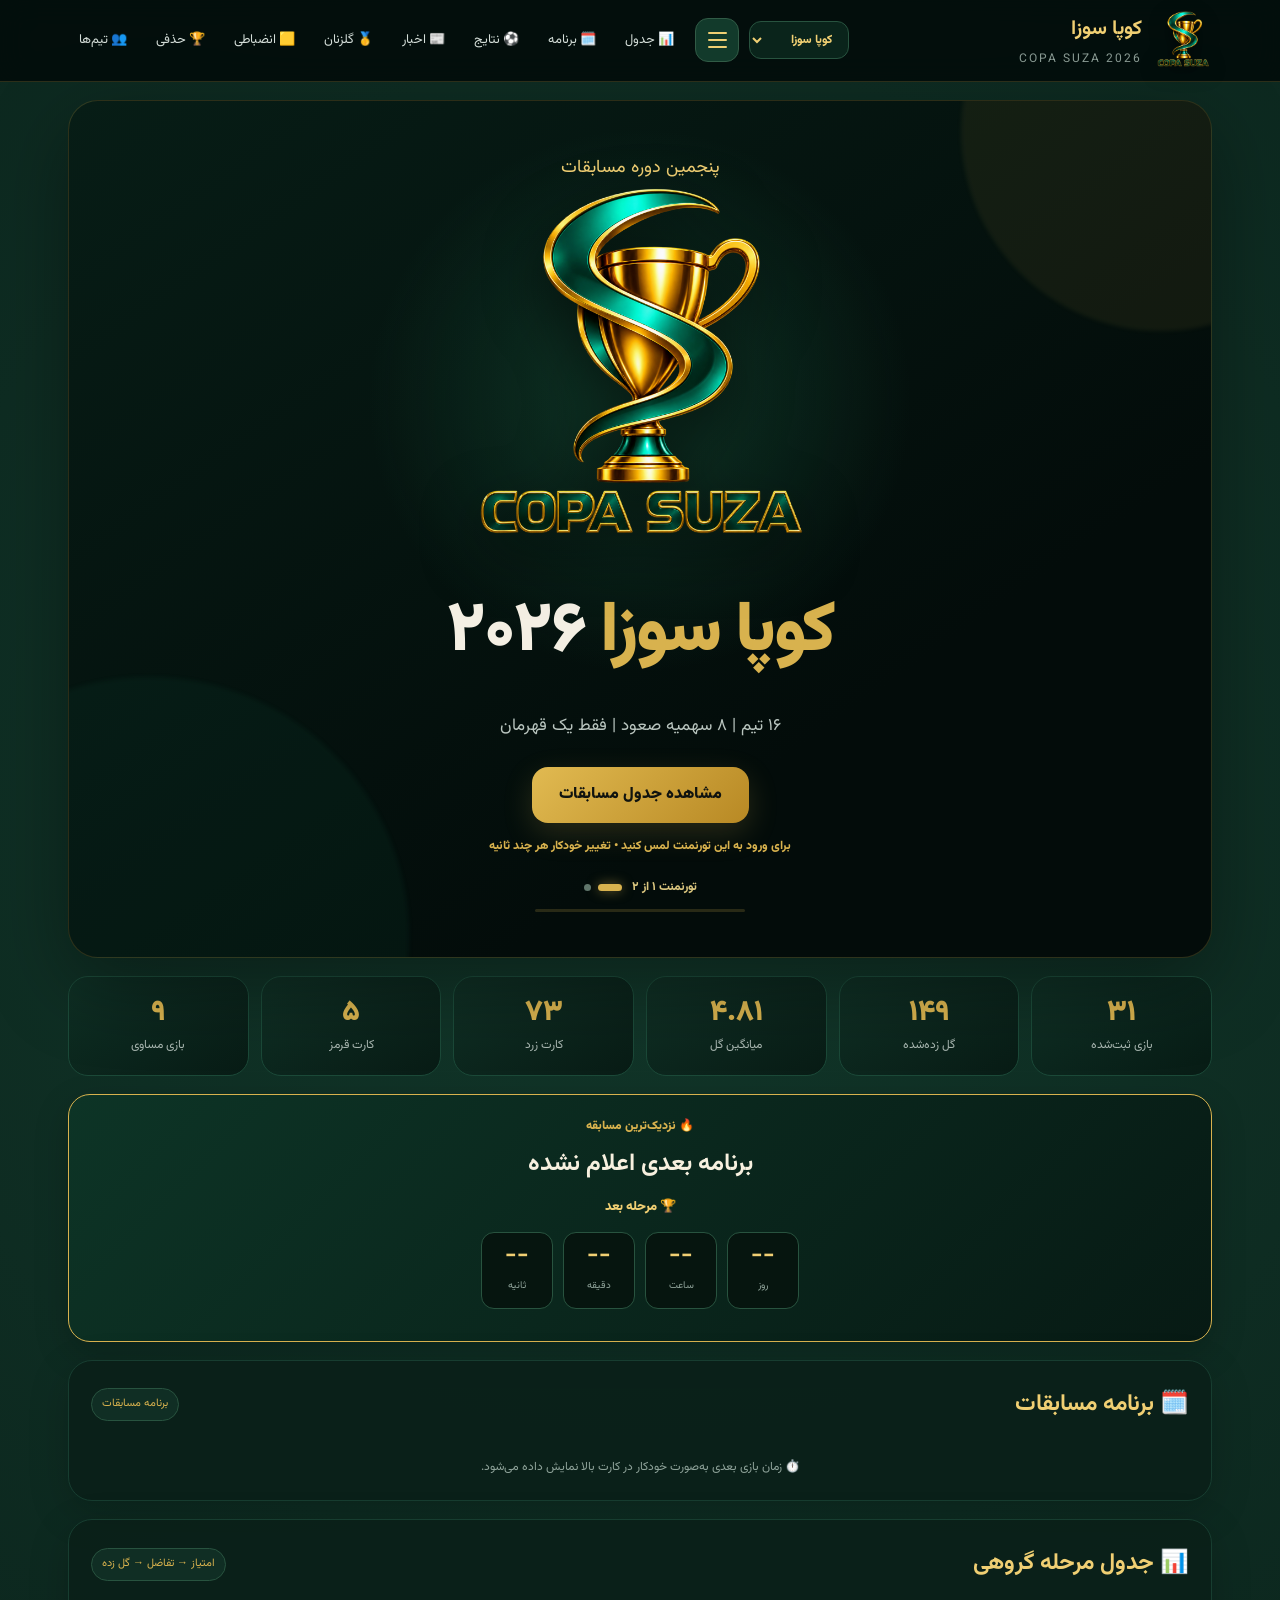
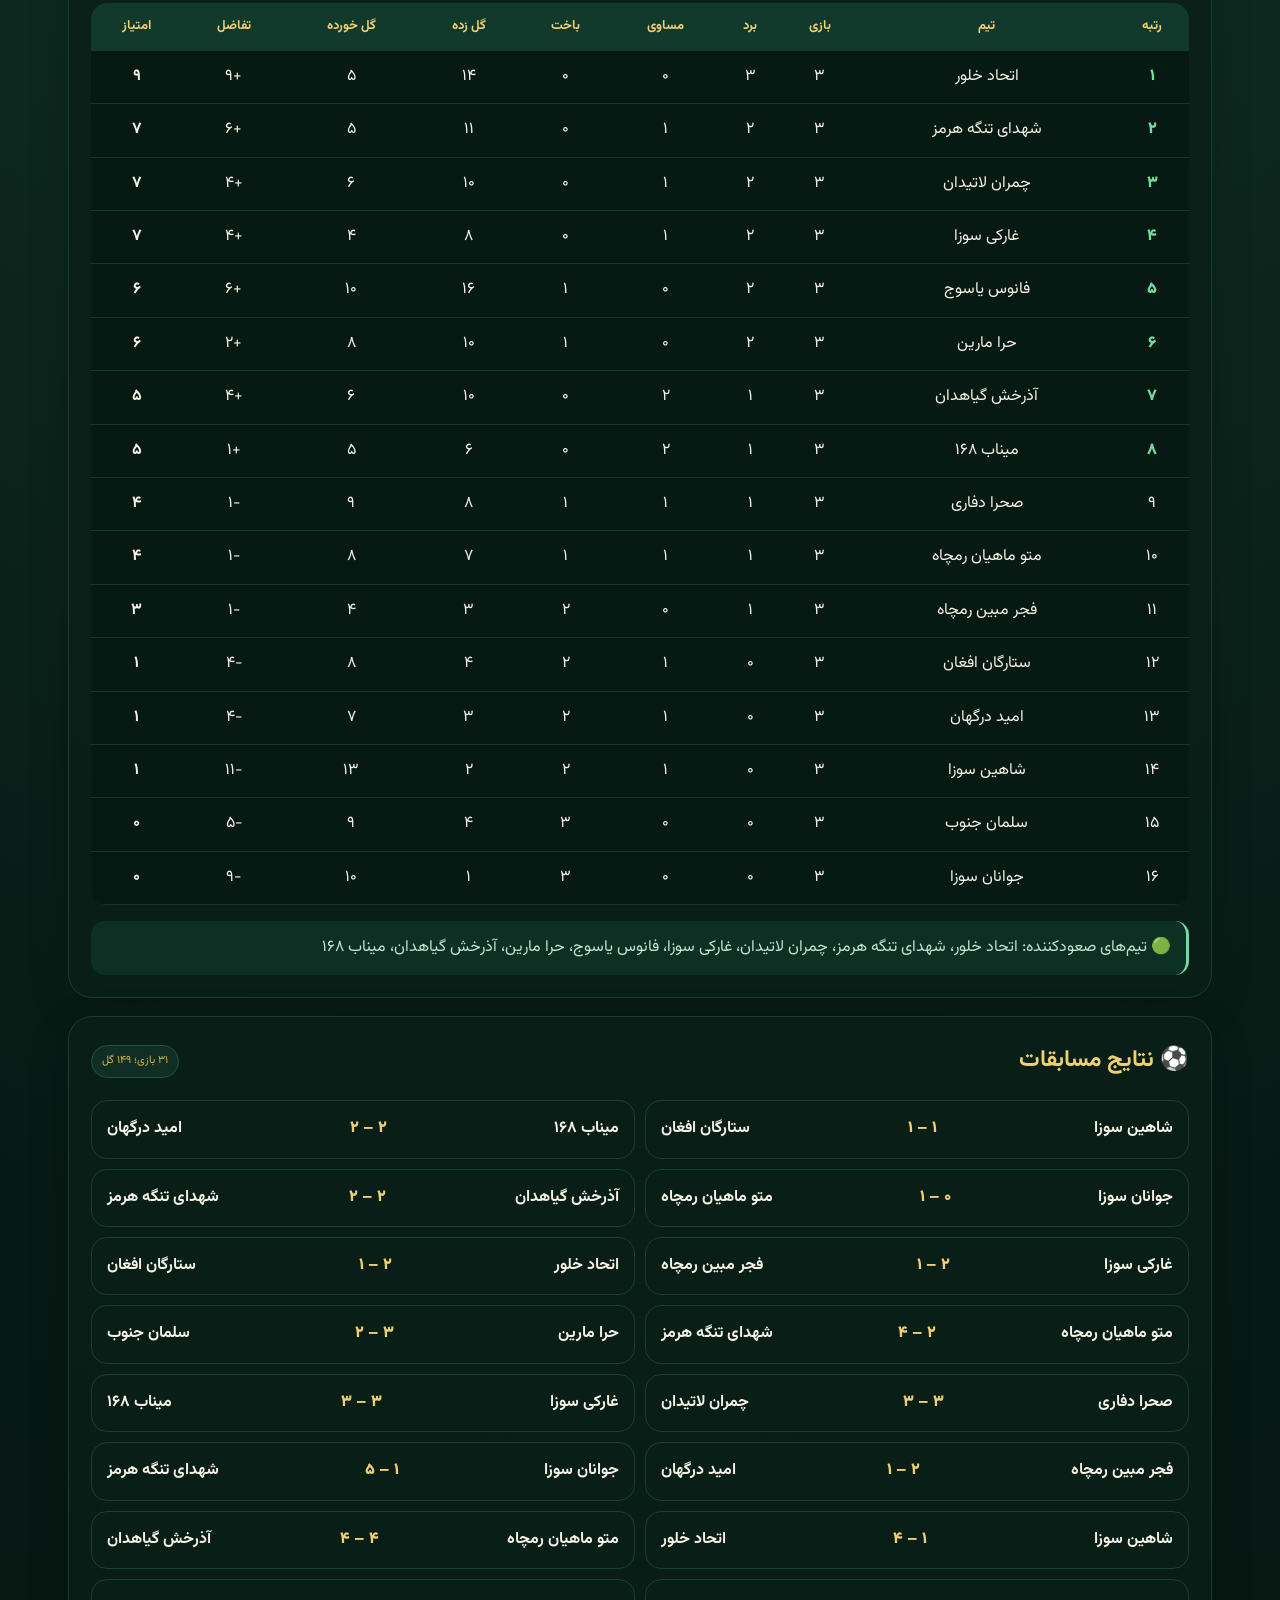
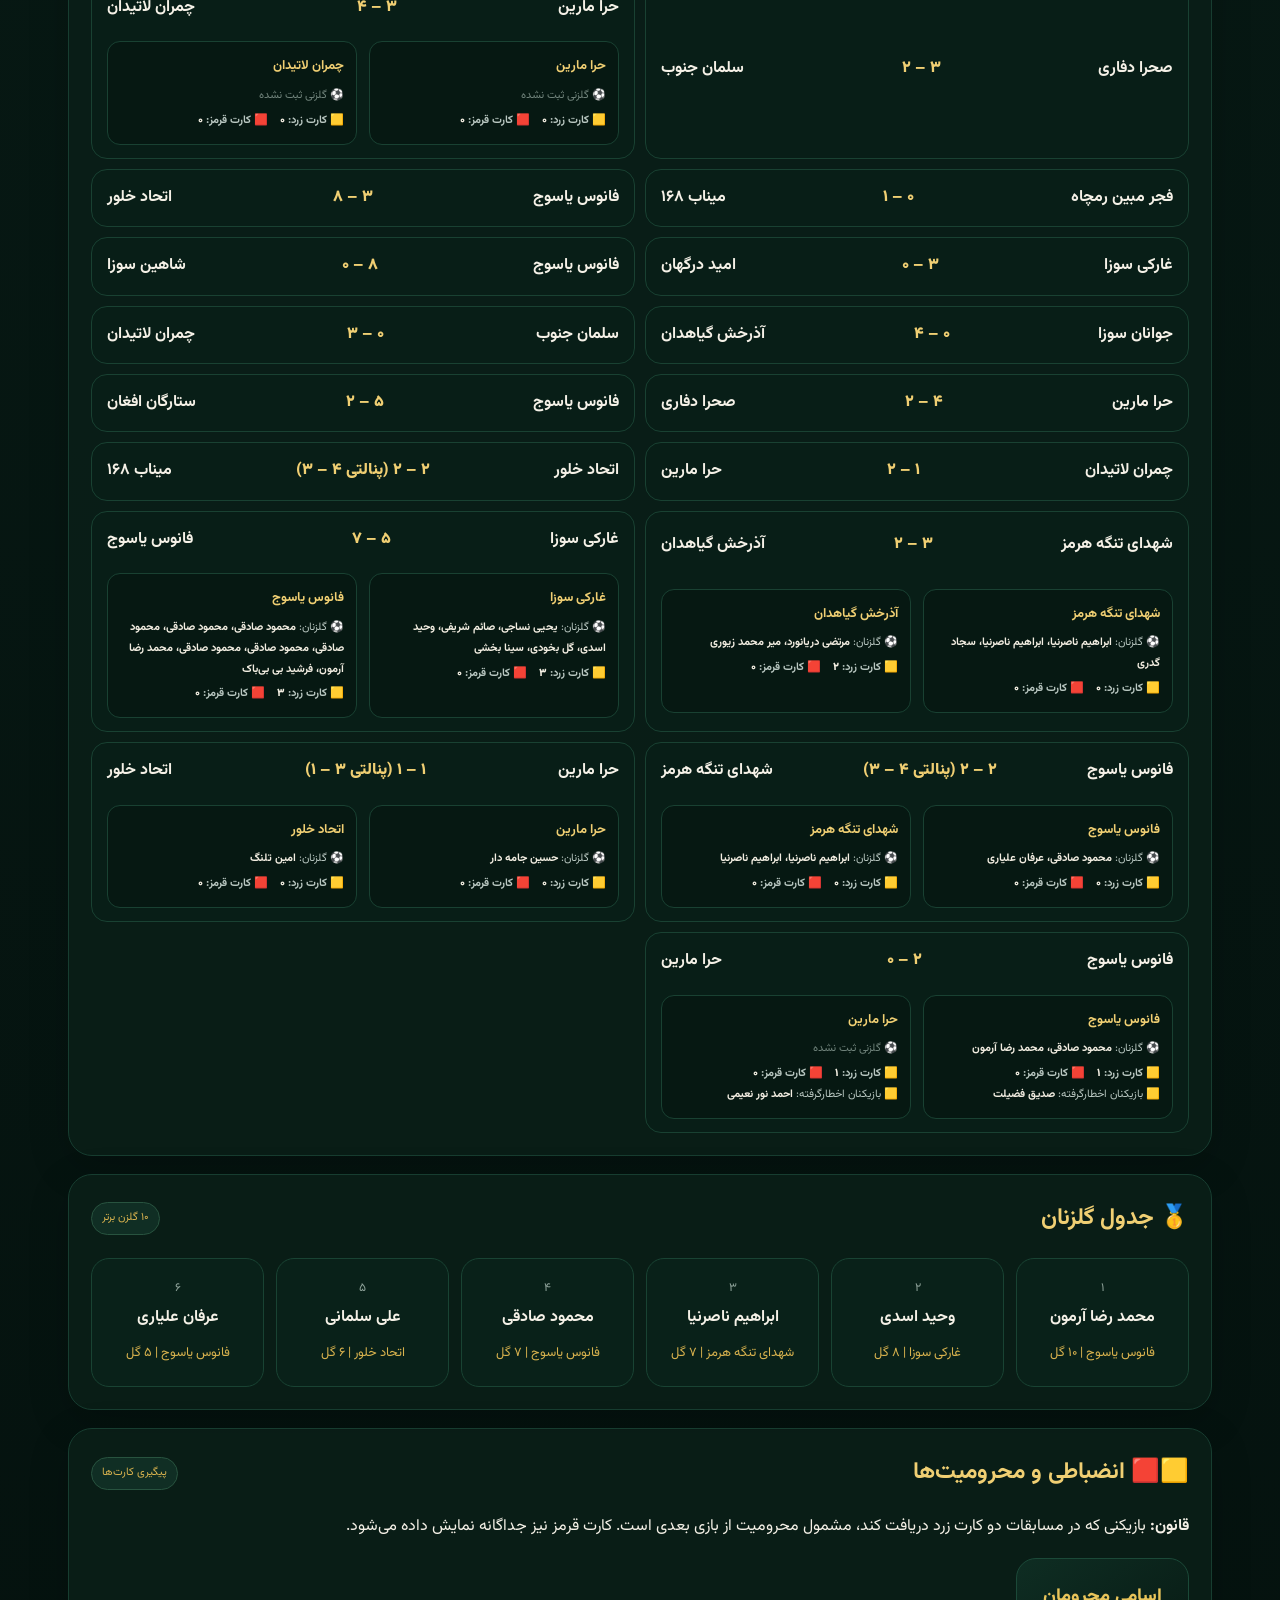
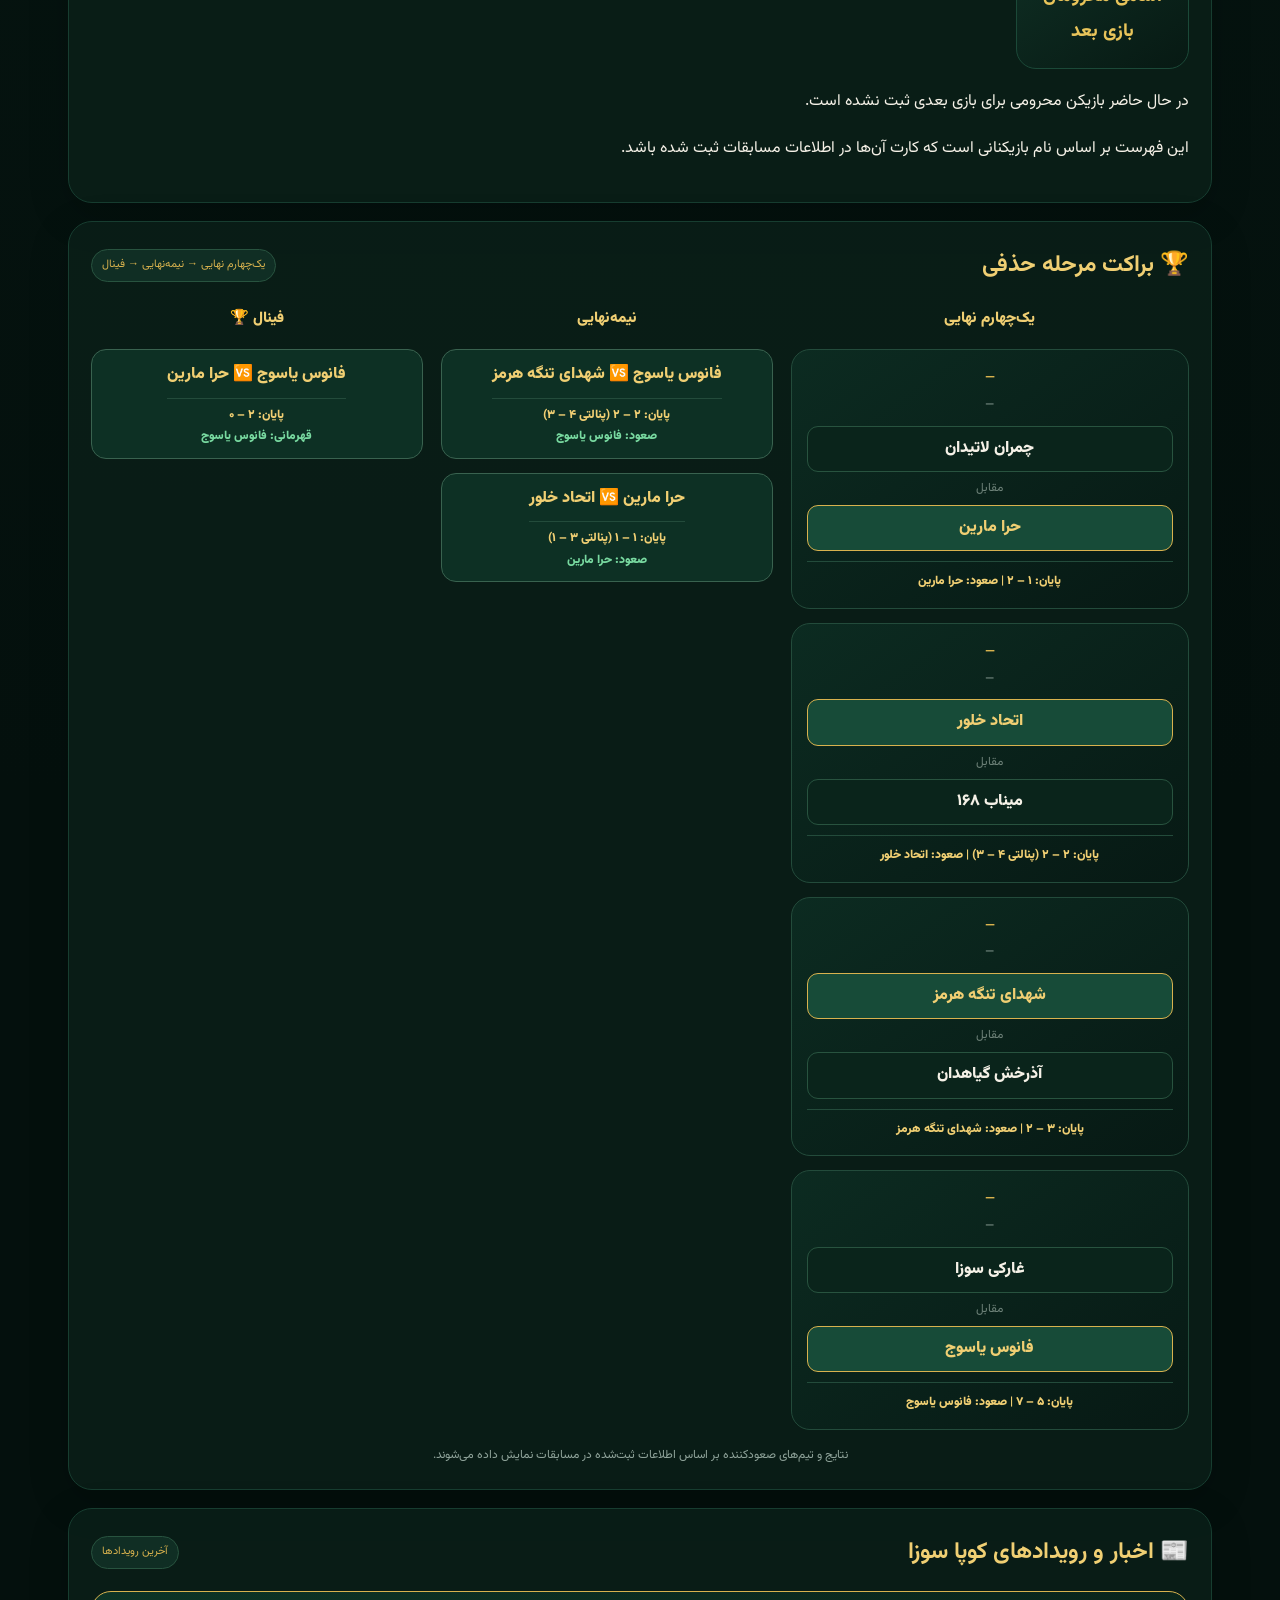
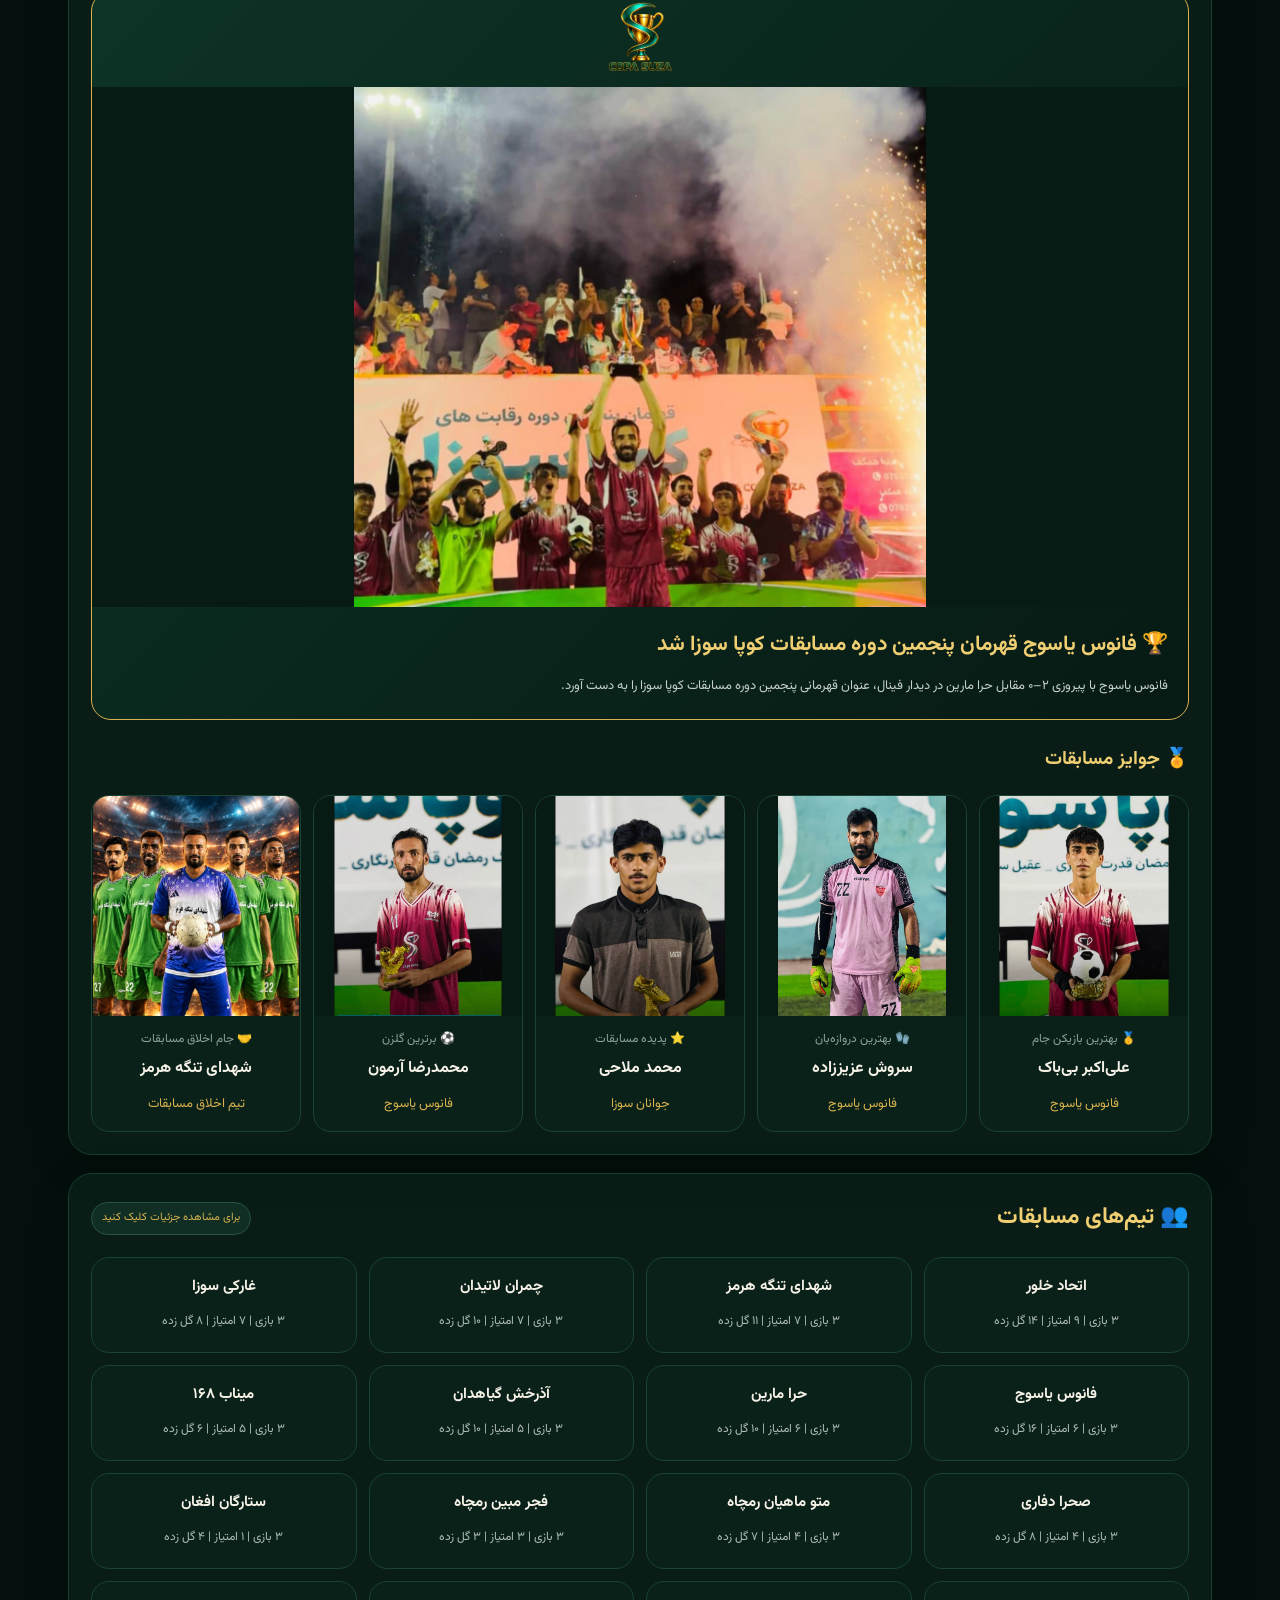
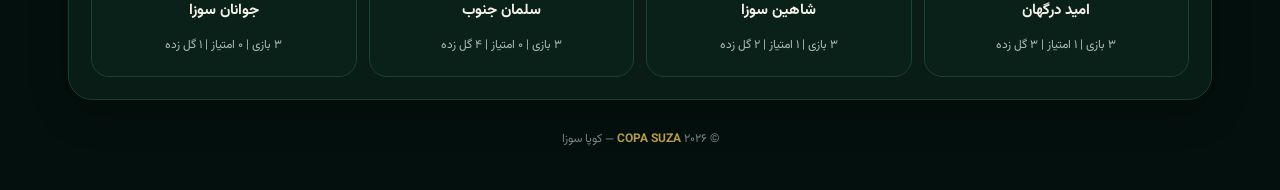
==== index.html @ 51bbc002 "Simplify mobile header to one clean row and remove overlay" ====
<!doctype html>
<html lang="fa" dir="rtl">
<head>
<meta charset="utf-8">
<meta name="viewport" content="width=device-width,initial-scale=1,viewport-fit=cover">
<meta name="theme-color" content="#06110e">
<title>کوپا سوزا ۲۰۲۶ | Copa Suza</title>
<link rel="preconnect" href="https://fonts.googleapis.com"><link rel="preconnect" href="https://fonts.gstatic.com" crossorigin><link href="https://fonts.googleapis.com/css2?family=Vazirmatn:wght@100..900&display=swap" rel="stylesheet">
<style>
:root{--bg:#04100d;--bg2:#071914;--card:rgba(10,31,24,.86);--line:rgba(210,177,75,.20);--gold:#d8b24e;--gold2:#f0cf73;--text:#f5f1e7;--muted:#aebcb5;--green:#0d3a2b;--green2:#124d39;--success:#78d9a0}
*{box-sizing:border-box}html{scroll-behavior:smooth}body{margin:0;background:radial-gradient(circle at 50% 10%,#12372a 0,#071914 28%,#04100d 65%);color:var(--text);font-family:'Vazirmatn',Tahoma,Arial,sans-serif;line-height:1.9}
a{color:inherit;text-decoration:none}.wrap{max-width:1180px;margin:auto;padding:0 18px 35px}
.topbar{position:sticky;top:0;z-index:20;background:rgba(3,13,11,.92);backdrop-filter:blur(14px);border-bottom:1px solid var(--line)}.topin{max-width:1180px;margin:auto;min-height:76px;padding:10px 18px;display:flex;align-items:center;justify-content:space-between;gap:18px}.brand{display:flex;align-items:center;gap:12px}.brand img{width:58px;height:58px;object-fit:contain;filter:drop-shadow(0 5px 10px rgba(0,0,0,.45))}.brandtext strong{display:block;color:var(--gold2);font-size:20px}.brandtext span{display:block;color:#899a93;font-size:12px;letter-spacing:2px;direction:ltr}.nav{display:flex;gap:7px;flex-wrap:wrap;justify-content:center}.nav a{padding:7px 11px;border-radius:12px;color:#d4ddd8;font-size:13px}.nav a:hover{background:#12372b;color:var(--gold2)}.tournament-select{background:#0a241b;color:var(--gold2);border:1px solid #28533f;border-radius:12px;padding:8px 12px;font:inherit;font-size:12px;font-weight:800;outline:none;max-width:220px}.tournament-select:focus{border-color:var(--gold)}.site-menu-wrap{position:relative;display:flex;align-items:center;gap:10px}.hamburger-btn{width:44px;height:44px;display:flex;flex-direction:column;align-items:center;justify-content:center;gap:5px;border:1px solid #315b46;border-radius:13px;background:#123a2b;color:var(--gold2);cursor:pointer}.hamburger-btn span{width:19px;height:2px;border-radius:3px;background:var(--gold2);transition:.25s}.hamburger-btn[aria-expanded="true"] span:first-child{transform:translateY(7px) rotate(45deg)}.hamburger-btn[aria-expanded="true"] span:nth-child(2){opacity:0}.hamburger-btn[aria-expanded="true"] span:last-child{transform:translateY(-7px) rotate(-45deg)}.site-menu{position:absolute;top:calc(100% + 12px);right:0;width:245px;padding:10px;background:rgba(5,22,16,.98);border:1px solid var(--gold);border-radius:18px;box-shadow:0 18px 50px rgba(0,0,0,.48);z-index:60;opacity:0;visibility:hidden;transform:translateY(-8px);transition:.22s}.site-menu.open{opacity:1;visibility:visible;transform:translateY(0)}.site-menu-title{padding:5px 10px 9px;color:var(--gold2);font-size:12px;font-weight:900;border-bottom:1px solid #234635;margin-bottom:6px}.site-menu a{display:flex;gap:10px;padding:9px 11px;border-radius:11px;color:#e1e9e3;font-size:13px;font-weight:700}.site-menu a:hover{background:#123a2b;color:var(--gold2)}.site-menu a span{width:25px;text-align:center;font-size:17px}
.hero{position:relative;overflow:hidden;margin-top:18px;border:1px solid var(--line);border-radius:30px;min-height:590px;background:radial-gradient(circle at 50% 35%,rgba(28,100,70,.42),transparent 34%),linear-gradient(145deg,#071d16,#030c0a 70%);display:flex;align-items:center;justify-content:center;text-align:center;box-shadow:0 25px 80px rgba(0,0,0,.35)}.hero:before,.hero:after{content:"";position:absolute;border-radius:50%;filter:blur(2px);pointer-events:none}.hero:before{width:520px;height:520px;background:rgba(21,94,66,.12);left:-180px;bottom:-240px}.hero:after{width:400px;height:400px;background:rgba(216,178,78,.07);right:-150px;top:-170px}.hero-content{position:relative;z-index:2;padding:45px 20px;cursor:pointer;touch-action:manipulation}.hero-content.preview-slide{animation:heroSlideIn 1.15s cubic-bezier(.16,1,.3,1);will-change:transform,opacity}@keyframes heroSlideIn{0%{opacity:0;transform:translateX(-135px) scale(.975);filter:blur(5px)}45%{opacity:.75;filter:blur(1.5px)}75%{transform:translateX(8px) scale(1.005)}100%{opacity:1;transform:translateX(0) scale(1);filter:blur(0)}}.hero-carousel-status{display:flex;align-items:center;justify-content:center;gap:10px;margin:18px auto 0;color:#d9c57e;font-size:12px;font-weight:800}.hero-carousel-dots{display:flex;align-items:center;justify-content:center;gap:7px}.hero-carousel-dot{display:block;width:7px;height:7px;border-radius:20px;background:#60766b;transition:width .45s ease,background .45s ease,box-shadow .45s ease}.hero-carousel-dot.active{width:24px;background:var(--gold);box-shadow:0 0 12px rgba(216,178,78,.5)}.hero-carousel-progress{height:3px;width:min(210px,55vw);background:rgba(216,178,78,.18);border-radius:10px;overflow:hidden;margin:10px auto 0}.hero-carousel-progress span{display:block;height:100%;width:0;background:linear-gradient(90deg,#a77c22,#f0cf73);border-radius:10px}.hero-carousel-progress span.running{animation:heroProgress 5s linear forwards}@keyframes heroProgress{from{width:0}to{width:100%}}.hero-hint{display:block;margin-top:12px;color:var(--gold);font-size:12px;font-weight:800}.hero-logo{width:min(430px,82vw);max-height:365px;object-fit:contain;filter:drop-shadow(0 20px 28px rgba(0,0,0,.5));margin-bottom:5px}.eyebrow{color:var(--gold2);font-size:18px;margin:5px 0 0}.hero h1{margin:0;font-size:clamp(38px,7vw,70px);font-weight:900;color:#f4efe3;letter-spacing:-2px}.hero h1 b{color:var(--gold);font-weight:900}.subtitle{color:#b9c5bf;font-size:17px;margin:10px 0 24px}.cta{display:inline-flex;align-items:center;justify-content:center;background:linear-gradient(135deg,#e1ba51,#b88924);color:#10130f;font-weight:900;padding:13px 27px;border-radius:16px;box-shadow:0 10px 30px rgba(216,178,78,.18);transition:.2s}.cta:hover{transform:translateY(-2px)}
.stats{display:grid;grid-template-columns:repeat(6,1fr);gap:12px;margin:18px 0}.statcard{background:linear-gradient(145deg,rgba(15,47,36,.9),rgba(7,25,19,.9));border:1px solid #1b4938;border-radius:20px;padding:18px 10px;text-align:center}.num{font-size:29px;color:var(--gold);font-weight:900;line-height:1.25}.label{font-size:12px;color:#aab8b2;margin-top:3px}
.section{margin-top:18px;background:var(--card);border:1px solid #173d30;border-radius:24px;padding:22px;box-shadow:0 12px 40px rgba(0,0,0,.18)}.section-title{display:flex;align-items:center;justify-content:space-between;gap:12px;margin:0 0 17px}.section-title h2{margin:0;color:var(--gold2);font-size:23px}.tag{font-size:11px;color:var(--gold);background:#102e24;border:1px solid #28533f;border-radius:30px;padding:5px 10px;white-space:nowrap}
.table-wrap{overflow-x:auto;border-radius:16px}table{width:100%;min-width:720px;border-collapse:collapse;background:#071913}th,td{padding:11px 8px;border-bottom:1px solid #17372d;text-align:center;white-space:nowrap}th{background:#123a2c;color:var(--gold2);font-size:13px}tbody tr:hover{background:#0c261d}tbody tr:nth-child(-n+8) td:first-child{color:var(--success);font-weight:900}.qualified{margin:16px 0 0;padding:12px 15px;border-radius:14px;background:#0d3024;color:#bfe5ce;border-right:3px solid var(--success)}
.matches{display:grid;grid-template-columns:repeat(2,1fr);gap:10px}.schedule-status{color:var(--gold);font-size:12px;font-weight:900;white-space:nowrap}.match small{color:#8fa39a;font-size:11px}.match{display:flex;align-items:center;justify-content:space-between;gap:8px;padding:13px 15px;background:#081e17;border:1px solid #194132;border-radius:16px;flex-wrap:wrap}.match-details{display:grid!important;grid-template-columns:1fr 1fr!important;gap:12px!important;width:100%!important;flex-basis:100%!important;margin-top:10px!important}.match-team-details{background:#061812;border:1px solid #194132;border-radius:13px;padding:12px;text-align:right;min-width:0;display:block!important}.match-team-details h4{margin:0 0 7px;color:var(--gold2);font-size:13px}.match-team-details .detail{font-size:11px;color:#b9c7c1;line-height:1.9}.match-team-details .detail b{color:#f3eee2}.match-team-details .cards-line{margin-top:4px;font-weight:700}.match-team-details .cards-line b{font-weight:900}.match-team-details .empty{color:#71847c}.team{font-weight:700}.score{font-weight:900;color:var(--gold2);white-space:nowrap}.cards{display:grid;grid-template-columns:repeat(auto-fit,minmax(150px,1fr));gap:12px}.player{background:#092119;border:1px solid #194333;border-radius:18px;padding:18px;text-align:center}.player .rank{font-size:12px;color:#8fa39a}.player b{display:block;color:#f5f1e7;font-size:16px;margin:4px 0}.player span{color:var(--gold);font-size:13px}.bracket{display:grid;grid-template-columns:1.2fr 1fr 1fr;gap:18px;align-items:stretch}.round{display:flex;flex-direction:column;gap:14px}.round-title{color:var(--gold2);font-weight:900;text-align:center;font-size:15px;margin-bottom:2px}.game{background:linear-gradient(145deg,#0c2b21,#071914);border:1px solid #234b3b;border-radius:19px;padding:15px;text-align:center}.game .date{color:var(--gold);font-size:13px;font-weight:800}.game .time{font-size:12px;color:#91a39b;margin:3px 0 10px}.qf-result{margin-top:10px;padding-top:9px;border-top:1px solid #234b3b;color:var(--gold2);font-size:12px;font-weight:900;line-height:1.8}.game .teams{font-size:17px;font-weight:900;line-height:1.8}.game .vs{color:#6e8279;font-size:12px}.team-btn{display:block;width:100%;border:1px solid #28533f;background:#0a241b;color:var(--text);border-radius:11px;padding:7px 8px;margin:5px 0;font:inherit;font-weight:900;cursor:default;pointer-events:none}.team-btn.selected{background:#174b38;color:var(--gold2);border-color:var(--gold)}.winner-slot{min-height:82px;display:flex;align-items:center;justify-content:center;border:1px dashed #39624f;border-radius:15px;background:#081b15;color:#8fa39a;padding:10px;text-align:center;font-weight:900}.winner-slot.filled{border-style:solid;color:var(--gold2);background:#0d3024}.winner-slot .slot-teams{font-size:16px;line-height:1.9}.winner-slot .slot-result{margin-top:7px;padding-top:6px;border-top:1px solid #234b3b;color:var(--gold2);font-size:12px;line-height:1.8}.winner-slot .slot-winner{color:#78d9a0}.next-card{margin:18px 0 0;background:linear-gradient(135deg,#0d3426,#071a14);border:1px solid var(--gold);border-radius:22px;padding:20px;text-align:center;box-shadow:0 12px 35px rgba(0,0,0,.2)}.next-card .kicker{color:var(--gold);font-size:12px;font-weight:900}.next-card h3{margin:4px 0;color:#f7f0df;font-size:24px}.countdown{display:flex;justify-content:center;gap:10px;flex-wrap:wrap;margin:12px 0}.countbox{min-width:72px;background:#06150f;border:1px solid #28533f;border-radius:13px;padding:8px}.countbox b{display:block;font-size:24px;color:var(--gold2);line-height:1.2}.countbox span{font-size:10px;color:#8fa39a}.teams-grid{display:grid;grid-template-columns:repeat(4,1fr);gap:12px}.team-card{background:#092119;border:1px solid #194333;border-radius:18px;padding:15px;text-align:center;cursor:pointer;transition:.2s}.team-card:hover{transform:translateY(-2px);border-color:var(--gold)}.team-card b{display:block;color:#f5f1e7;font-size:15px;margin-bottom:5px}.team-card span{font-size:12px;color:#aebcb5}.modal{display:none;position:fixed;inset:0;z-index:50;background:rgba(0,0,0,.72);padding:20px;align-items:center;justify-content:center}.modal.open{display:flex}.modal-box{width:min(700px,100%);max-height:88vh;overflow:auto;background:#071913;border:1px solid var(--gold);border-radius:24px;padding:22px;position:relative}.modal-close{position:absolute;left:14px;top:10px;background:none;border:0;color:#c7d0cb;font-size:26px;cursor:pointer}.modal-box h3{margin:0 35px 4px 0;color:var(--gold2);font-size:26px}.team-summary{display:grid;grid-template-columns:repeat(4,1fr);gap:8px;margin:15px 0}.mini-stat{background:#0a241b;border:1px solid #194333;border-radius:12px;padding:9px;text-align:center}.mini-stat b{display:block;color:var(--gold2);font-size:18px}.mini-stat span{font-size:10px;color:#8fa39a}.team-matches{display:grid;gap:8px}.team-matches .match{background:#081e17}
footer{text-align:center;color:#758780;padding:28px 10px 5px;font-size:12px}footer strong{color:#b99a45}
@media(max-width:900px){.stats{grid-template-columns:repeat(3,1fr)}.cards{grid-template-columns:repeat(2,1fr)}.bracket{grid-template-columns:1fr}.teams-grid{grid-template-columns:repeat(2,1fr)}.nav{display:none}.topin{justify-content:center}.brandtext{text-align:right}.tournament-select{max-width:170px}}
@media(max-width:620px){.wrap{padding:0 11px 28px}.topbar{background:#030d0b;backdrop-filter:none;-webkit-backdrop-filter:none}.topin{min-height:66px;justify-content:space-between;flex-wrap:nowrap;gap:7px;padding:7px 9px;overflow:visible}.topin>.brand{flex:0 1 auto;width:auto;min-width:0;justify-content:flex-start;gap:6px;overflow:visible}.brand img{display:block;flex:0 0 42px;width:42px;min-width:42px;height:42px;object-fit:contain;filter:none;opacity:1;visibility:visible;mix-blend-mode:normal}.brandtext{flex:0 1 auto;min-width:0;white-space:nowrap}.brandtext strong{font-size:15px;line-height:1.5}.brandtext span{font-size:9px;letter-spacing:1px}.topin>div:last-child{width:auto;min-width:0;flex:1 1 auto;justify-content:flex-start;gap:6px}.tournament-select{flex:1 1 auto;width:1%;min-width:0;max-width:none;padding:7px 5px;font-size:11px}.site-menu-wrap{flex:0 0 40px;gap:0}.hamburger-btn{width:40px;height:40px;flex:0 0 40px}.site-menu{width:min(270px,calc(100vw - 18px));max-height:calc(100dvh - 100px);overflow-y:auto;overscroll-behavior:contain}.hero{min-height:610px;border-radius:25px;margin-top:12px}.hero-content{padding:30px 10px}.hero-logo{width:min(390px,92vw);max-height:340px}.eyebrow{font-size:16px}.hero h1{font-size:42px}.subtitle{font-size:14px}.stats{grid-template-columns:repeat(2,1fr)}.statcard{padding:15px 8px}.section{padding:17px 13px;border-radius:20px}.section-title h2{font-size:19px}.matches{grid-template-columns:1fr}.cards{grid-template-columns:1fr}.bracket{grid-template-columns:1fr}.game .teams{font-size:16px}.match-details{grid-template-columns:1fr!important}.teams-grid{grid-template-columns:1fr 1fr}.team-summary{grid-template-columns:repeat(2,1fr)}.countbox{min-width:65px}}</style>
</head>
<body>
<div class="topbar"><div class="topin">
  <a class="brand" href="#top"><img src="copa-suza-logo.png" alt="لوگوی کوپا سوزا"><div class="brandtext"><strong>کوپا سوزا</strong><span>COPA SUZA 2026</span></div></a>
  <div style="display:flex;align-items:center;gap:10px"><select id="tournament-select" class="tournament-select" aria-label="انتخاب تورنمنت"></select><div class="site-menu-wrap"><button type="button" id="hamburger-btn" class="hamburger-btn" aria-label="منوی سایت" aria-expanded="false" aria-controls="site-menu"><span></span><span></span><span></span></button><nav id="site-menu" class="site-menu" aria-label="منوی اصلی"><div class="site-menu-title">منوی کوپا سوزا</div><a href="#table"><span>📊</span>جدول مسابقات</a><a href="#schedule"><span>🗓️</span>برنامه مسابقات</a><a href="#matches"><span>⚽</span>نتایج مسابقات</a><a href="#scorers"><span>🥇</span>گلزنان برتر</a><a href="#discipline"><span>🟥</span>محرومان بازی بعد</a><a href="#quarter-finals"><span>🏆</span>مرحله حذفی</a><a href="#teams"><span>👥</span>تیم‌ها</a><a href="#news"><span>📰</span>اخبار و گزارش‌ها</a></nav></div><nav class="nav"><a href="#table">📊 جدول</a><a href="#schedule">🗓️ برنامه</a><a href="#matches">⚽ نتایج</a><a href="#news">📰 اخبار</a><a href="#scorers">🥇 گلزنان</a><a href="#discipline">🟨 انضباطی</a><a href="#quarter-finals">🏆 حذفی</a><a href="#teams">👥 تیم‌ها</a></nav></div>
</div></div>

<main class="wrap" id="top">
<section class="hero" id="hero-carousel" aria-label="انتخاب تورنمنت">
 <div class="hero-content" id="hero-content" role="button" tabindex="0" aria-label="برای مشاهده کامل این تورنمنت بزنید">
   <div class="eyebrow" id="hero-eyebrow">پنجمین دوره مسابقات</div>
   <img class="hero-logo" src="copa-suza-logo.png" alt="Copa Suza">
   <h1><b id="hero-name">کوپا سوزا</b> <span id="hero-year">۲۰۲۶</span></h1>
   <p class="subtitle" id="hero-subtitle">۱۶ تیم  |  رقابت برای ۸ سهمیه صعود  |  فقط یک قهرمان</p>
   <a class="cta" id="hero-cta" href="#table">مشاهده جدول مسابقات</a>
   <span class="hero-hint">برای ورود به این تورنمنت لمس کنید • تغییر خودکار هر چند ثانیه</span>
 </div>
</section>

<section class="stats">
 <div class="statcard"><div class="num">۲۶</div><div class="label">بازی ثبت‌شده</div></div>
 <div class="statcard"><div class="num">۱۲۱</div><div class="label">گل زده‌شده</div></div>
 <div class="statcard"><div class="num">۴.۶۵</div><div class="label">میانگین گل</div></div>
 <div class="statcard"><div class="num">۶۲</div><div class="label">کارت زرد</div></div>
 <div class="statcard"><div class="num">۴</div><div class="label">کارت قرمز</div></div>
 <div class="statcard"><div class="num">۹</div><div class="label">بازی مساوی</div></div>
</section>

<section class="next-card" id="next-match">
 <div class="kicker">🔥 نزدیک‌ترین مسابقه</div>
 <h3 id="next-title">شهدای تنگه هرمز 🆚 آذرخش گیاهدان</h3>
 <div id="next-date">سه‌شنبه ۲۴ شهریور  |  ساعت ۲۰:۳۰</div>
 <div id="next-stage" style="margin-top:8px;color:var(--gold2);font-size:13px;font-weight:900">🏆 مرحله بعد</div>
 <div class="countdown" id="countdown"><div class="countbox"><b>--</b><span>روز</span></div><div class="countbox"><b>--</b><span>ساعت</span></div><div class="countbox"><b>--</b><span>دقیقه</span></div><div class="countbox"><b>--</b><span>ثانیه</span></div></div>
</section>

<section class="section" id="schedule"><div class="section-title"><h2>🗓️ برنامه مسابقات</h2><span class="tag" id="schedule-tag">برنامه مسابقات</span></div><div class="matches" id="schedule-list"></div><p style="color:#8fa39a;font-size:12px;margin:12px 0 0;text-align:center">⏱️ زمان بازی بعدی به‌صورت خودکار در کارت بالا نمایش داده می‌شود.</p></section>

<section class="section" id="table"><div class="section-title"><h2>📊 جدول مرحله گروهی</h2><span class="tag">امتیاز → تفاضل → گل زده</span></div><div class="table-wrap"><table><thead><tr><th>رتبه</th><th>تیم</th><th>بازی</th><th>برد</th><th>مساوی</th><th>باخت</th><th>گل زده</th><th>گل خورده</th><th>تفاضل</th><th>امتیاز</th></tr></thead><tbody></tbody></table></div><p class="qualified">🟢 تیم‌های صعودکننده: —</p></section>

<section class="section" id="matches"><div class="section-title"><h2>⚽ نتایج مسابقات</h2><span class="tag" id="matches-tag">نتایج مسابقات</span></div><div class="matches"></div></section>

<section class="section" id="scorers"><div class="section-title"><h2>🥇 جدول گلزنان</h2><span class="tag" id="scorers-tag">برترین گلزنان</span></div><div class="cards"></div></section>

<section class="section" id="discipline"><div class="section-title"><h2>🟨🟥 انضباطی و محرومیت‌ها</h2><span class="tag">پیگیری کارت‌ها</span></div><p><b>قانون:</b> بازیکنی که در مسابقات دو کارت زرد دریافت کند، مشمول محرومیت از بازی بعدی است. کارت قرمز نیز جداگانه نمایش داده می‌شود.</p><div id="discipline-summary" class="stats" style="margin-top:12px"><div class="statcard"><div class="num">۰</div><div class="label">بازیکنان دو اخطاره</div></div><div class="statcard"><div class="num">۰</div><div class="label">بازیکنان اخراج‌شده</div></div></div><div id="discipline-list" style="margin-top:12px"></div><p class="empty" style="margin-top:8px">این فهرست بر اساس نام بازیکنانی است که کارت آن‌ها در اطلاعات مسابقات ثبت شده باشد.</p></section>

<section class="section" id="quarter-finals"><div class="section-title"><h2>🏆 براکت مرحله حذفی</h2><span class="tag">یک‌چهارم نهایی → نیمه‌نهایی → فینال</span></div>
<div class="bracket">
<div class="round"><div class="round-title">یک‌چهارم نهایی</div>
<div class="game"><div class="date">—</div><div class="time">—</div><button class="team-btn" data-qf="1" data-team="">تیم اول</button><div class="vs">مقابل</div><button class="team-btn" data-qf="1" data-team="">تیم دوم</button><div class="qf-result">برنامه‌ریزی شده</div></div>
<div class="game"><div class="date">—</div><div class="time">—</div><button class="team-btn" data-qf="2" data-team="">تیم اول</button><div class="vs">مقابل</div><button class="team-btn" data-qf="2" data-team="">تیم دوم</button><div class="qf-result">برنامه‌ریزی شده</div></div>
<div class="game"><div class="date">—</div><div class="time">—</div><button class="team-btn" data-qf="3" data-team="">تیم اول</button><div class="vs">مقابل</div><button class="team-btn" data-qf="3" data-team="">تیم دوم</button><div class="qf-result">برنامه‌ریزی شده</div></div>
<div class="game"><div class="date">—</div><div class="time">—</div><button class="team-btn" data-qf="4" data-team="">تیم اول</button><div class="vs">مقابل</div><button class="team-btn" data-qf="4" data-team="">تیم دوم</button><div class="qf-result">برنامه‌ریزی شده</div></div></div>
<div class="round"><div class="round-title">نیمه‌نهایی</div><div class="winner-slot" id="sf1">برنده بازی ۱ 🆚 برنده بازی ۲</div><div class="winner-slot" id="sf2">برنده بازی ۳ 🆚 برنده بازی ۴</div></div>
<div class="round"><div class="round-title">فینال 🏆</div><div class="winner-slot" id="final">برنده نیمه‌نهایی ۱ 🆚 برنده نیمه‌نهایی ۲</div></div>
</div><p style="color:#8fa39a;font-size:12px;margin:14px 0 0;text-align:center">نتایج و تیم‌های صعودکننده بر اساس اطلاعات ثبت‌شده در مسابقات نمایش داده می‌شوند.</p></section>

<section class="section" id="news"><div class="section-title"><h2>📰 اخبار و رویدادهای کوپا سوزا</h2><span class="tag">آخرین رویدادها</span></div>
<div style="background:linear-gradient(135deg,#0d3426,#071a14);border:1px solid var(--gold);border-radius:20px;overflow:hidden;text-align:right">
<div style="padding:10px 14px 0;text-align:center"><img src="copa-suza-logo.png" alt="لوگوی رسمی کوپا سوزا" style="width:72px;height:72px;object-fit:contain"></div>
<img src="images/03_breakthrough_mohammad_malahi.jpeg" alt="جشن قهرمانی فانوس یاسوج" style="display:block;width:100%;max-height:520px;object-fit:contain;background:#071a14">
<div style="padding:18px 20px 20px">
<h3 style="margin:0 0 8px;color:var(--gold2);font-size:21px">🏆 فانوس یاسوج قهرمان پنجمین دوره مسابقات کوپا سوزا شد</h3>
<p style="margin:0;color:#c6d0cb;font-size:13px;line-height:2">فانوس یاسوج با پیروزی ۲–۰ مقابل حرا مارین در دیدار فینال، عنوان قهرمانی پنجمین دوره مسابقات کوپا سوزا را به دست آورد.</p>
</div></div>
<div class="section-title" style="margin-top:22px"><h2 style="font-size:19px">🏅 جوایز مسابقات</h2></div>
<div class="cards" style="grid-template-columns:repeat(auto-fit,minmax(170px,1fr));align-items:stretch">
<div class="player" style="overflow:hidden;padding:0;text-align:center"><img src="images/01_best_player_aliakbar_bibak.jpeg" alt="علی‌اکبر بی‌باک" style="display:block;width:100%;height:220px;object-fit:contain;background:#071a14"><div style="padding:12px"><div class="rank">🥇 بهترین بازیکن جام</div><b>علی‌اکبر بی‌باک</b><span>فانوس یاسوج</span></div></div>
<div class="player" style="overflow:hidden;padding:0;text-align:center"><img src="images/02_best_goalkeeper_soroush_azizzadeh.jpeg" alt="سروش عزیززاده" style="display:block;width:100%;height:220px;object-fit:contain;background:#071a14"><div style="padding:12px"><div class="rank">🧤 بهترین دروازه‌بان</div><b>سروش عزیززاده</b><span>فانوس یاسوج</span></div></div>
<div class="player" style="overflow:hidden;padding:0;text-align:center"><img src="images/06_champion_fanus_yasuj.jpeg" alt="محمد ملاحی" style="display:block;width:100%;height:220px;object-fit:contain;background:#071a14"><div style="padding:12px"><div class="rank">⭐ پدیده مسابقات</div><b>محمد ملاحی</b><span>جوانان سوزا</span></div></div>
<div class="player" style="overflow:hidden;padding:0;text-align:center"><img src="images/04_top_scorer_mohammadreza_armoun.jpeg" alt="محمدرضا آرمون" style="display:block;width:100%;height:220px;object-fit:contain;background:#071a14"><div style="padding:12px"><div class="rank">⚽ برترین گلزن</div><b>محمدرضا آرمون</b><span>فانوس یاسوج</span></div></div>
<div class="player" style="overflow:hidden;padding:0;text-align:center"><img src="images/05_fair_play_shohadaye_tangeh_hormoz.jpeg" alt="تیم شهدای تنگه هرمز" style="display:block;width:100%;height:220px;object-fit:contain;background:#071a14"><div style="padding:12px"><div class="rank">🤝 جام اخلاق مسابقات</div><b>شهدای تنگه هرمز</b><span>تیم اخلاق مسابقات</span></div></div>
</div></section>

<section class="section" id="teams"><div class="section-title"><h2>👥 تیم‌های مسابقات</h2><span class="tag">برای مشاهده جزئیات کلیک کنید</span></div><div class="teams-grid" id="teams-grid"></div></section>

<div class="modal" id="team-modal"><div class="modal-box"><button class="modal-close" id="modal-close">×</button><h3 id="modal-title">تیم</h3><div class="team-summary" id="modal-summary"></div><div class="section-title" style="margin-top:18px"><h2 style="font-size:18px">⚽ بازی‌های مرحله گروهی</h2></div><div class="team-matches" id="modal-matches"></div><div id="modal-ko-wrap" style="display:none"><div class="section-title" style="margin-top:18px"><h2 style="font-size:18px">🏆 بازی‌های مرحله حذفی</h2></div><div class="team-matches" id="modal-ko"></div></div></div></div>
<footer id="site-footer">© ۲۰۲۶ <strong>COPA SUZA</strong></footer>
</main>

<script>
const fa=n=>String(n).replace(/\d/g,d=>'۰۱۲۳۴۵۶۷۸۹'[d]);
const winners={};
const teamModal=document.getElementById('team-modal'),teamModalClose=document.getElementById('modal-close');if(teamModalClose)teamModalClose.addEventListener('click',()=>teamModal&&teamModal.classList.remove('open'));if(teamModal)teamModal.addEventListener('click',e=>{if(e.target===teamModal)teamModal.classList.remove('open')});
</script>

<script>
(async function(){
  const DATA_URLS=[new URL('/copa-data.json?v='+Date.now(),location.origin).href,'./copa-data.json?v='+Date.now(),'https://copasuza.github.io/copa-data.json?v='+Date.now()];
  const esc=s=>String(s??'').replace(/[&<>"']/g,m=>({'&':'&amp;','<':'&lt;','>':'&gt;','"':'&quot;',"'":'&#39;'}[m]));
  function scoreText(m){let x=fa(m.homeScore)+' – '+fa(m.awayScore);if(m.penaltiesHome!=null&&m.penaltiesAway!=null)x+=' (پنالتی '+fa(m.penaltiesHome)+' – '+fa(m.penaltiesAway)+')';return x;}
  function calcTable(matches,teams){const t={};(teams||[]).forEach(n=>t[n]={name:n,p:0,w:0,d:0,l:0,gf:0,ga:0,gd:0,pts:0});(matches||[]).filter(m=>m.stage==='group'&&m.homeScore!=null&&m.awayScore!=null).forEach(m=>{if(!t[m.home])t[m.home]={name:m.home,p:0,w:0,d:0,l:0,gf:0,ga:0,gd:0,pts:0};if(!t[m.away])t[m.away]={name:m.away,p:0,w:0,d:0,l:0,gf:0,ga:0,gd:0,pts:0};const h=t[m.home],a=t[m.away];h.p++;a.p++;h.gf+=+m.homeScore;h.ga+=+m.awayScore;a.gf+=+m.awayScore;a.ga+=+m.homeScore;if(m.homeScore>m.awayScore){h.w++;a.l++;h.pts+=3}else if(m.homeScore<m.awayScore){a.w++;h.l++;a.pts+=3}else{h.d++;a.d++;h.pts++;a.pts++}});return Object.values(t).map(x=>(x.gd=x.gf-x.ga,x)).sort((a,b)=>b.pts-a.pts||b.gd-a.gd||b.gf-a.gf);}
  function render(data){
    const matches=(data.matches||[]).filter(m=>m.home&&m.away).sort((a,b)=>(+a.id||0)-(+b.id||0)),group=matches.filter(m=>m.stage==='group'),finished=matches.filter(m=>m.homeScore!=null&&m.awayScore!=null);const goals=finished.reduce((n,m)=>n+Number(m.homeScore||0)+Number(m.awayScore||0),0);const draws=finished.filter(m=>m.homeScore===m.awayScore).length;
    updateDiscipline(matches);
    function updateDiscipline(allMatches){
      const names=value=>{if(Array.isArray(value))return value.map(x=>typeof x==='string'?x.trim():String(x?.name||x?.player||'').trim()).filter(Boolean);const str=String(value||'').trim();if(!str)return [];return str.split(/[،,;]+/).flatMap(x=>x.split(String.fromCharCode(10))).map(x=>x.trim()).filter(Boolean)};
      const ordered=allMatches.slice().sort((a,b)=>(Number(a.id)||0)-(Number(b.id)||0));
      const booked={};
      const keyFor=(name,team)=>name.toLocaleLowerCase('fa').replace(/\s+/g,' ').trim()+'||'+team;
      ordered.forEach((m,index)=>{
        const completed=m.homeScore!=null&&m.awayScore!=null;
        [['homeYellowPlayers',m.home,'yellow'],['awayYellowPlayers',m.away,'yellow'],['homeRedPlayers',m.home,'red'],['awayRedPlayers',m.away,'red']].forEach(([field,team,type])=>{
          names(m[field]).forEach(name=>{
            const key=keyFor(name,team);
            if(!booked[key])booked[key]={name,team,yellows:0,events:[]};
            if(type==='yellow')booked[key].yellows++;
            const trigger=type==='red'||(type==='yellow'&&booked[key].yellows===2);
            if(trigger)booked[key].events.push({index,match:m,reason:type==='red'?'کارت قرمز':'دو کارت زرد'});
          });
        });
      });
      const pending=[];
      Object.values(booked).forEach(p=>{
        p.events.forEach(event=>{
          const next=ordered.find((m,i)=>i>event.index&&(m.home===p.team||m.away===p.team));
          // If a following match exists and is already completed, treat the suspension as served.
          // If no next fixture has been entered yet, keep the player listed as suspended.
          if(!next||(next.homeScore==null||next.awayScore==null)){
            if(!pending.some(x=>x.name===p.name&&x.team===p.team))pending.push({name:p.name,team:p.team,reason:event.reason,nextMatch:next||null});
          }
        });
      });
      const summary=document.getElementById('discipline-summary');
      if(summary)summary.innerHTML=`<div class="statcard"><div class="num" style="display:none">${fa(pending.length||0)}</div><div class="label" style="color:#e8c45a;font-weight:800;font-size:1.15rem">اسامی محرومان بازی بعد</div></div>`;
      const box=document.getElementById('discipline-list');if(!box)return;
      if(!pending.length){box.innerHTML='<p class="empty">در حال حاضر بازیکن محرومی برای بازی بعدی ثبت نشده است.</p>';return;}
      pending.sort((a,b)=>a.team.localeCompare(b.team,'fa')||a.name.localeCompare(b.name,'fa'));
      box.innerHTML=`<div style="overflow-x:auto"><table class="data-table" style="width:100%;border-collapse:collapse"><thead><tr><th>بازیکن محروم</th><th>تیم</th><th>دلیل محرومیت</th><th>بازی بعدی تیم</th></tr></thead><tbody>${pending.map(p=>`<tr><td><b>${esc(p.name)}</b></td><td>${esc(p.team)}</td><td>${esc(p.reason)}</td><td>${p.nextMatch?`${esc(p.nextMatch.home)} – ${esc(p.nextMatch.away)}`:'هنوز ثبت نشده'}</td></tr>`).join('')}</tbody></table></div>`;
    }
    const baseYellow=Number((data.stats&&data.stats.yellow)||0),baseRed=Number((data.stats&&data.stats.red)||0);const newMatches=matches.filter(m=>Number(m.id||0)>24);const isArchive=(data.id||'')==='copa-suza-2026';const yellow=isArchive?baseYellow+newMatches.reduce((n,m)=>n+Number(m.homeYellowCount||0)+Number(m.awayYellowCount||0),0):matches.reduce((n,m)=>n+Number(m.homeYellowCount??m.yellowCount??0)+Number(m.awayYellowCount||0),0);const red=isArchive?baseRed+newMatches.reduce((n,m)=>n+Number(m.homeRedCount||0)+Number(m.awayRedCount||0),0):matches.reduce((n,m)=>n+Number(m.homeRedCount??m.redCount??0)+Number(m.awayRedCount||0),0);
    document.querySelectorAll('.stats .statcard .num').forEach((el,i)=>el.textContent=fa([finished.length,goals,finished.length?(goals/finished.length).toFixed(2):'0.00',yellow,red,draws][i]));
    const table=calcTable(matches,data.teams||[]),tbody=document.querySelector('#table tbody');if(tbody)tbody.innerHTML=table.map((x,i)=>`<tr><td>${fa(i+1)}</td><td>${esc(x.name)}</td><td>${fa(x.p)}</td><td>${fa(x.w)}</td><td>${fa(x.d)}</td><td>${fa(x.l)}</td><td>${fa(x.gf)}</td><td>${fa(x.ga)}</td><td>${fa(x.gd>0?'+'+x.gd:x.gd)}</td><td><b>${fa(x.pts)}</b></td></tr>`).join('');const q=table.slice(0,8).map(x=>x.name),qEl=document.querySelector('#table .qualified');if(qEl)qEl.textContent='🟢 تیم‌های صعودکننده: '+q.join('، ');
    const mt=document.querySelector('#matches .matches');if(mt)mt.innerHTML=matches.map(m=>{const hs=(m.homeScorers||'').split(/\n|،|,/).map(x=>x.trim()).filter(Boolean),as=(m.awayScorers||'').split(/\n|،|,/).map(x=>x.trim()).filter(Boolean);const homeY=Number(m.homeYellowCount??0),homeR=Number(m.homeRedCount??0),awayY=Number(m.awayYellowCount??0),awayR=Number(m.awayRedCount??0);const cardNames=v=>{const a=Array.isArray(v)?v:String(v||'').replace(/\n/g,String.fromCharCode(10)).split(/[،,]/);return a.map(x=>typeof x==='string'?x.trim():String(x?.name||x?.player||'').trim()).filter(Boolean)};const hy=cardNames(m.homeYellowPlayers),hr=cardNames(m.homeRedPlayers),ay=cardNames(m.awayYellowPlayers),ar=cardNames(m.awayRedPlayers);const cardLine=(label,names)=>names.length?`<div class="detail card-names">${label}: <b>${esc(names.join('، '))}</b></div>`:'';const hasDetails=hs.length||as.length||m.homeYellowCount!=null||m.awayYellowCount!=null||m.homeRedCount!=null||m.awayRedCount!=null||m.yellowCount!=null||m.redCount!=null||hy.length||hr.length||ay.length||ar.length;const homeDetails=`<div class="match-team-details"><h4>${esc(m.home)}</h4><div class="detail">${hs.length?`⚽ گلزنان: <b>${esc(hs.join('، '))}</b>`:`<span class="empty">⚽ گلزنی ثبت نشده</span>`}</div><div class="detail cards-line">🟨 کارت زرد: <b>${fa(homeY)}</b> &nbsp;&nbsp; 🟥 کارت قرمز: <b>${fa(homeR)}</b></div>${cardLine('🟨 بازیکنان اخطارگرفته',hy)}${cardLine('🟥 بازیکنان اخراج‌شده',hr)}</div>`;const awayDetails=`<div class="match-team-details"><h4>${esc(m.away)}</h4><div class="detail">${as.length?`⚽ گلزنان: <b>${esc(as.join('، '))}</b>`:`<span class="empty">⚽ گلزنی ثبت نشده</span>`}</div><div class="detail cards-line">🟨 کارت زرد: <b>${fa(awayY)}</b> &nbsp;&nbsp; 🟥 کارت قرمز: <b>${fa(awayR)}</b></div>${cardLine('🟨 بازیکنان اخطارگرفته',ay)}${cardLine('🟥 بازیکنان اخراج‌شده',ar)}</div>`;return `<div class="match"><span class="team">${esc(m.home)}</span><span class="score">${m.homeScore!=null?scoreText(m):'🆚'}</span><span class="team">${esc(m.away)}</span>${hasDetails?`<div class="match-details">${homeDetails}${awayDetails}</div>`:''}</div>`}).join('');
    const scorerMap={};(data.scorers||[]).forEach(x=>{const key=(x.name||'')+'||'+(x.team||'');if(key!=='||')scorerMap[key]={name:x.name,team:x.team,goals:Number(x.goals||0)}});if(!isArchive&&!Object.keys(scorerMap).length){matches.forEach(m=>{[['homeScorers',m.home],['awayScorers',m.away]].forEach(([field,team])=>{String(m[field]||'').split(/\n|،|,/).map(n=>n.trim()).filter(n=>n&&n!=='گل بخودی'&&n!=='گل‌به‌خودی'&&n!=='گل به خودی').forEach(name=>{const key=name+'||'+team;if(!scorerMap[key])scorerMap[key]={name,team,goals:0};scorerMap[key].goals++;});});});}const sc=Object.values(scorerMap).slice().sort((a,b)=>(b.goals||0)-(a.goals||0)).slice(0,10),cards=document.querySelector('#scorers .cards');if(cards)cards.innerHTML=sc.map((x,i)=>`<div class="player"><div class="rank">${fa(i+1)}</div><b>${esc(x.name)}</b><span>${esc(x.team)}  |  ${fa(x.goals)} گل</span></div>`).join('');
    const schAll=data.schedule||[],sch=schAll.filter(x=>x.homeScore==null&&x.awayScore==null&&x.iso&&Date.parse(x.iso)>Date.now()),sl=document.getElementById('schedule-list');const scheduleTag=document.getElementById('schedule-tag');if(scheduleTag)scheduleTag.textContent=sch.length?fa(sch.length)+' مسابقه':'برنامه مسابقات';const matchesTag=document.getElementById('matches-tag');if(matchesTag)matchesTag.textContent=fa(matches.length)+' بازی؛ '+fa(goals)+' گل';const scorersTag=document.getElementById('scorers-tag');if(scorersTag)scorersTag.textContent='۱۰ گلزن برتر';
    if(sl)sl.innerHTML=sch.map((x,i)=>`<div class="match"><span><b>${esc(x.date||'')}</b><br><small>${esc(x.time||'')}  |  ${x.stage==='final'?'بازی فینال':(x.label|| (i%2?'بازی دوم':'بازی اول'))}</small></span><span class="team">${esc(x.home)} ${x.homeScore!=null?scoreText({homeScore:x.homeScore,awayScore:x.awayScore,penaltiesHome:x.penaltiesHome,penaltiesAway:x.penaltiesAway}):'🆚'} ${esc(x.away)}</span><span class="schedule-status">${x.homeScore!=null?'برگزار شده':'آینده'}</span></div>`).join('');if(sl)[...sl.querySelectorAll('.schedule-status')].forEach(e=>e.style.color=e.textContent==='آینده'?'var(--gold)':'#8fa39a');
    const ko=data.knockout||{},qfIds=[25,26,27,28],qfs=qfIds.map(id=>matches.find(m=>Number(m.id)===id)).filter(Boolean);const winnerOf=m=>{if(!m||m.homeScore==null||m.awayScore==null)return '';if(Number(m.homeScore)>Number(m.awayScore))return m.home;if(Number(m.awayScore)>Number(m.homeScore))return m.away;if(m.penaltiesHome!=null&&m.penaltiesAway!=null){if(Number(m.penaltiesHome)>Number(m.penaltiesAway))return m.home;if(Number(m.penaltiesAway)>Number(m.penaltiesHome))return m.away}return '';};const qfw=[1,2,3,4].map((n,i)=>winnerOf(qfs[i]));winners[1]=qfw[0]||'';winners[2]=qfw[1]||'';winners[3]=qfw[2]||'';winners[4]=qfw[3]||'';winners.sf1='';winners.sf2='';
    const qfCards=[...document.querySelectorAll('#quarter-finals .game')];qfCards.forEach((card,i)=>{const m=qfs[i];if(!m)return;const btns=card.querySelectorAll('.team-btn');if(btns[0])btns[0].textContent=m.home||'تیم اول';if(btns[1])btns[1].textContent=m.away||'تیم دوم';if(btns[0])btns[0].dataset.team=m.home||'';if(btns[1])btns[1].dataset.team=m.away||'';btns.forEach(b=>b.classList.toggle('selected',!!winnerOf(m)&&b.dataset.team===winnerOf(m)));let result=card.querySelector('.qf-result');if(!result){result=document.createElement('div');result.className='qf-result';card.appendChild(result)}result.textContent=(m.homeScore!=null&&m.awayScore!=null)?('پایان: '+scoreText(m)+(winnerOf(m)?' | صعود: '+winnerOf(m):' | نتیجه مساوی')):'برنامه‌ریزی شده'});
    const sfs=matches.filter(m=>m.stage==='sf').sort((a,b)=>(+a.id||0)-(+b.id||0));const setSlot=(id,a,b,m)=>{const e=document.getElementById(id);if(!e)return;const done=m&&m.homeScore!=null&&m.awayScore!=null;const w=done?winnerOf(m):'';e.classList.toggle('filled',!!w);e.innerHTML=`<div><div class="slot-teams">${esc(a||'برنده بازی')} 🆚 ${esc(b||'برنده بازی')}</div>${done?`<div class="slot-result">پایان: ${scoreText(m)}${w?`<br><span class="slot-winner">${id==='final'?'قهرمانی':'صعود'}: ${esc(w)}</span>`:''}</div>`:''}</div>`};setSlot('sf1',(sfs[0]&&sfs[0].home)||qfw[3]||ko.qf4,(sfs[0]&&sfs[0].away)||qfw[2]||ko.qf3,sfs[0]);setSlot('sf2',(sfs[1]&&sfs[1].home)||qfw[0]||ko.qf1,(sfs[1]&&sfs[1].away)||qfw[1]||ko.qf2,sfs[1]);const finalMatch=matches.find(m=>m.stage==='final');setSlot('final',winnerOf(sfs[0])||ko.finalA||'برنده نیمه‌نهایی ۱',winnerOf(sfs[1])||ko.finalB||'برنده نیمه‌نهایی ۲',finalMatch);
    const tg=document.getElementById('teams-grid');if(tg){tg.innerHTML='';table.forEach(d=>{const el=document.createElement('div');el.className='team-card';el.innerHTML=`<b>${esc(d.name)}</b><span>${fa(d.p)} بازی  |  ${fa(d.pts)} امتیاز  |  ${fa(d.gf)} گل زده</span>`;el.onclick=()=>openDynamicTeam(d.name,table,matches);tg.appendChild(el)})}function openDynamicTeam(name,table,matches){const all=matches.filter(m=>(m.home===name||m.away===name)&&m.homeScore!=null&&m.awayScore!=null),d={name,p:all.length,w:0,d:0,l:0,gf:0,ga:0,gd:0,pts:0};all.forEach(m=>{const h=Number(m.homeScore),a=Number(m.awayScore);d.gf+=m.home===name?h:a;d.ga+=m.home===name?a:h;let win=null;if(h>a)win=m.home===name;else if(a>h)win=m.away===name;else if(m.penaltiesHome!=null&&m.penaltiesAway!=null){const ph=Number(m.penaltiesHome),pa=Number(m.penaltiesAway);if(ph!==pa)win=m.home===name?ph>pa:pa>ph}if(win===true){d.w++;if(m.stage==='group')d.pts+=3}else if(win===false)d.l++;else{d.d++;if(m.stage==='group')d.pts++;}});d.gd=d.gf-d.ga;document.getElementById('modal-title').textContent=name;document.getElementById('modal-summary').innerHTML=[['بازی',d.p],['برد',d.w],['مساوی',d.d],['باخت',d.l],['گل زده',d.gf],['گل خورده',d.ga],['تفاضل',d.gd>0?'+'+d.gd:d.gd],['امتیاز',d.pts]].map(x=>`<div class="mini-stat"><b>${fa(x[1])}</b><span>${x[0]}</span></div>`).join('');const groupMatches=all.filter(m=>m.stage==='group'),koMatches=all.filter(m=>m.stage!=='group');document.getElementById('modal-matches').innerHTML=groupMatches.map(m=>`<div class="match"><span class="team">${esc(m.home)}</span><span class="score">${scoreText(m)}</span><span class="team">${esc(m.away)}</span></div>`).join('');document.getElementById('modal-ko').innerHTML=koMatches.map(m=>`<div class="match"><span class="team">${esc(m.home)}</span><span class="score">${scoreText(m)}</span><span class="team">${esc(m.away)}</span></div>`).join('');document.getElementById('modal-ko-wrap').style.display=koMatches.length?'block':'none';document.getElementById('team-modal').classList.add('open')}
    const now=Date.now(),next=sch.find(x=>x.iso&&Date.parse(x.iso)>now),nextStage=document.getElementById('next-stage');if(next){document.getElementById('next-title').textContent=next.home+' 🆚 '+next.away;document.getElementById('next-date').textContent=(next.date||'')+'  |  ساعت '+(next.time||'');if(nextStage)nextStage.textContent=next.stage==='group'?'📅 مرحله گروهی':(next.stage==='final'?'🏆 فینال':'🏆 مرحله حذفی');startCountdown(next.iso)}else{document.getElementById('next-title').textContent='برنامه بعدی اعلام نشده';document.getElementById('next-date').textContent='';if(nextStage)nextStage.textContent='🏆 مرحله بعد'}
    function startCountdown(iso){const box=document.getElementById('countdown');if(!box)return;const tick=()=>{let d=Math.max(0,Date.parse(iso)-Date.now()),s=Math.floor(d/1000),day=Math.floor(s/86400);s%=86400;let h=Math.floor(s/3600);s%=3600;let mi=Math.floor(s/60),se=s%60;box.innerHTML=[day,h,mi,se].map((v,i)=>`<div class="countbox"><b>${fa(v)}</b><span>${['روز','ساعت','دقیقه','ثانیه'][i]}</span></div>`).join('')};tick();setInterval(tick,1000)}
  }
  try{let liveData=null,lastError=null;for(const url of DATA_URLS){try{const r=await fetch(url,{cache:'no-store',credentials:'omit'});if(!r.ok)throw new Error('HTTP '+r.status);const j=await r.json();if(!j||(!Array.isArray(j.matches)&&!Array.isArray(j.tournaments)))throw new Error('ساختار copa-data.json نامعتبر است');liveData=j;break}catch(err){lastError=err}}if(!liveData)throw lastError||new Error('خطا در دریافت اطلاعات');
    const tournaments=Array.isArray(liveData.tournaments)&&liveData.tournaments.length?liveData.tournaments:[Object.assign({id:'copa-suza-2026',name:'کوپا سوزا ۲۰۲۶',year:'۲۰۲۶',edition:'پنجمین دوره مسابقات'},liveData)];const sel=document.getElementById('tournament-select');let currentId=localStorage.getItem('copa-selected-tournament')||tournaments[0].id;let idx=Math.max(0,tournaments.findIndex(t=>t.id===currentId));function tournamentLabel(t){return t.name||t.title||('مسابقه '+(t.year||''))}function fillTournamentSelect(){if(!sel)return;sel.innerHTML=tournaments.map((t,i)=>`<option value="${esc(t.id||String(i))}">${esc(tournamentLabel(t))}</option>`).join('');sel.value=tournaments[idx].id||String(idx)}let previewIdx=idx;function setHeroPreview(i,animate=true){previewIdx=(i+tournaments.length)%tournaments.length;const t=tournaments[previewIdx];const name=t.name||t.title||'کوپا سوزا',year=t.year||'',teams=(t.teams||[]).length,qualify=t.qualifyCount||8;const content=document.getElementById('hero-content');if(animate&&content){content.classList.remove('preview-slide');void content.offsetWidth;content.classList.add('preview-slide')}document.getElementById('hero-name').textContent=name.replace(/\s*[0-9۰-۹]{4}\s*$/,'').trim();document.getElementById('hero-year').textContent=year||'';document.getElementById('hero-eyebrow').textContent=t.edition||'مسابقات رسمی کوپا سوزا';document.getElementById('hero-subtitle').textContent=(teams?fa(teams)+' تیم':'مسابقات رسمی')+'  |  '+fa(qualify)+' سهمیه صعود  |  فقط یک قهرمان';let status=document.getElementById('hero-carousel-status');if(!status&&content){status=document.createElement('div');status.id='hero-carousel-status';status.className='hero-carousel-status';status.setAttribute('aria-hidden','true');content.appendChild(status)}if(status){status.innerHTML='<span>تورنمنت '+fa(previewIdx+1)+' از '+fa(tournaments.length)+'</span><span class="hero-carousel-dots">'+tournaments.map((x,n)=>'<i class="hero-carousel-dot '+(n===previewIdx?'active':'')+'"></i>').join('')+'</span>'}let progress=document.getElementById('hero-carousel-progress');if(!progress&&content){progress=document.createElement('div');progress.id='hero-carousel-progress';progress.className='hero-carousel-progress';progress.innerHTML='<span></span>';content.appendChild(progress)}if(progress){const bar=progress.firstElementChild;bar.classList.remove('running');bar.style.width='0';if(animate&&tournaments.length>1){void bar.offsetWidth;bar.classList.add('running')}}}function showTournament(i){idx=(i+tournaments.length)%tournaments.length;const t=tournaments[idx];currentId=t.id||String(idx);localStorage.setItem('copa-selected-tournament',currentId);if(sel)sel.value=currentId;setHeroPreview(idx,false);const name=t.name||t.title||'کوپا سوزا',year=t.year||'';document.title=name+(year?' | '+year:'');document.getElementById('site-footer').innerHTML='© '+(year||'2026')+' <strong>COPA SUZA</strong> — '+esc(name);const newsSection=document.getElementById('news');if(newsSection)newsSection.style.display=(t.id||'')==='copa-suza-2026'?'':'none';render(t)}fillTournamentSelect();if(sel)sel.onchange=()=>{const i=tournaments.findIndex(t=>(t.id||'')===sel.value);if(i>=0)showTournament(i)};const menuBtn=document.getElementById('hamburger-btn'),siteMenu=document.getElementById('site-menu');function closeSiteMenu(){if(menuBtn&&siteMenu){menuBtn.setAttribute('aria-expanded','false');siteMenu.classList.remove('open')}}if(menuBtn&&siteMenu){menuBtn.addEventListener('click',e=>{e.stopPropagation();const opening=menuBtn.getAttribute('aria-expanded')!=='true';menuBtn.setAttribute('aria-expanded',String(opening));siteMenu.classList.toggle('open',opening)});siteMenu.querySelectorAll('a').forEach(a=>a.addEventListener('click',closeSiteMenu));document.addEventListener('click',e=>{if(!e.target.closest('.site-menu-wrap'))closeSiteMenu()});document.addEventListener('keydown',e=>{if(e.key==='Escape')closeSiteMenu()});}const heroContent=document.getElementById('hero-content');const enterPreview=()=>showTournament(previewIdx);if(heroContent){heroContent.addEventListener('click',e=>{if(e.target.closest('#hero-cta'))return;enterPreview()});heroContent.addEventListener('keydown',e=>{if(e.key==='Enter'||e.key===' '){e.preventDefault();enterPreview()}})}const heroCta=document.getElementById('hero-cta');if(heroCta)heroCta.addEventListener('click',e=>e.stopPropagation());showTournament(idx);if(tournaments.length>1)setInterval(()=>setHeroPreview((previewIdx+1)%tournaments.length,true),5000);console.log('Copa Suza: multi-tournament data loaded; tournament changes only by user selection',tournaments.map(t=>tournamentLabel(t)));
  }catch(e){console.error('Copa Suza: copa-data.json could not be loaded',e);const note=document.createElement('div');note.style='position:fixed;bottom:12px;left:12px;right:12px;z-index:9999;background:#4b1f1f;color:#fff;border:1px solid #a44;border-radius:12px;padding:10px 14px;text-align:center;font-size:12px';note.textContent='اطلاعات پنل بارگذاری نشد؛ مطمئن شوید فایل copa-data.json در ریشه مخزن GitHub ذخیره شده است.';document.body.appendChild(note)}
})();
</script>
</body>
</html>
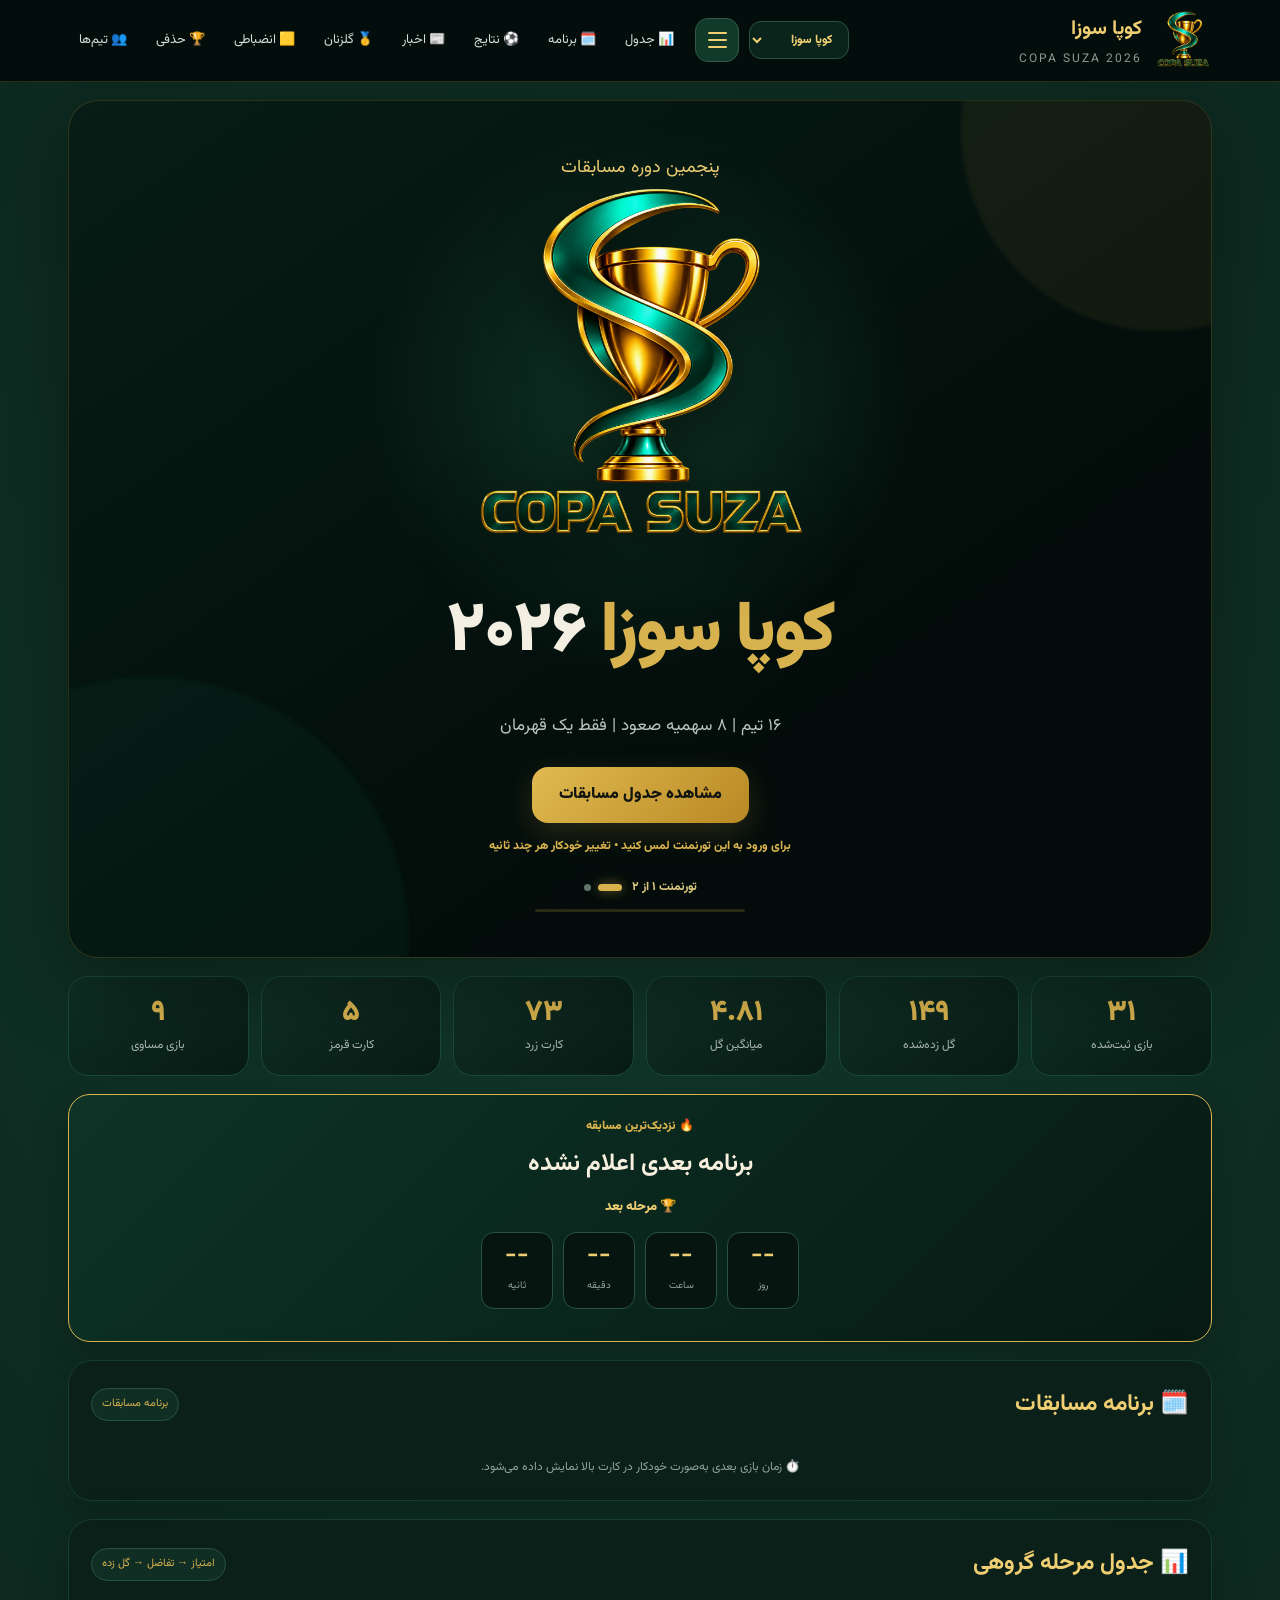
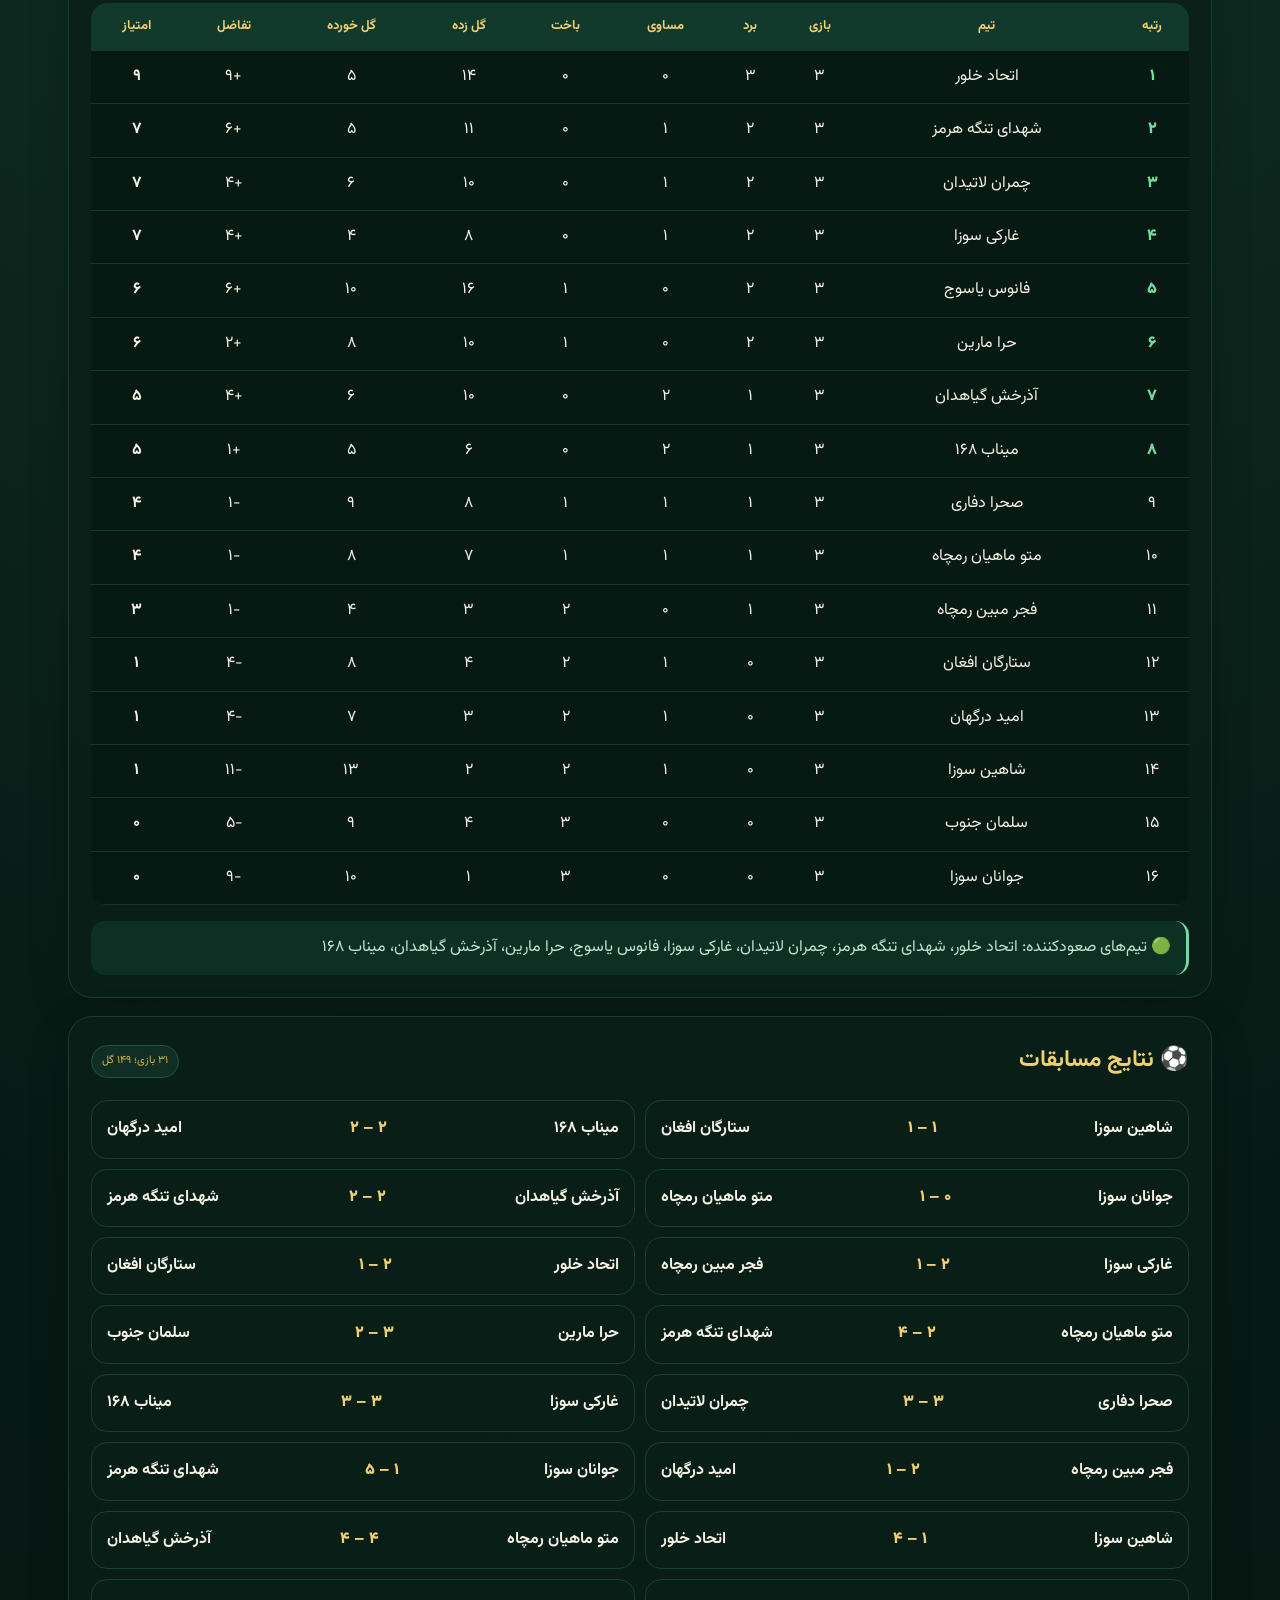
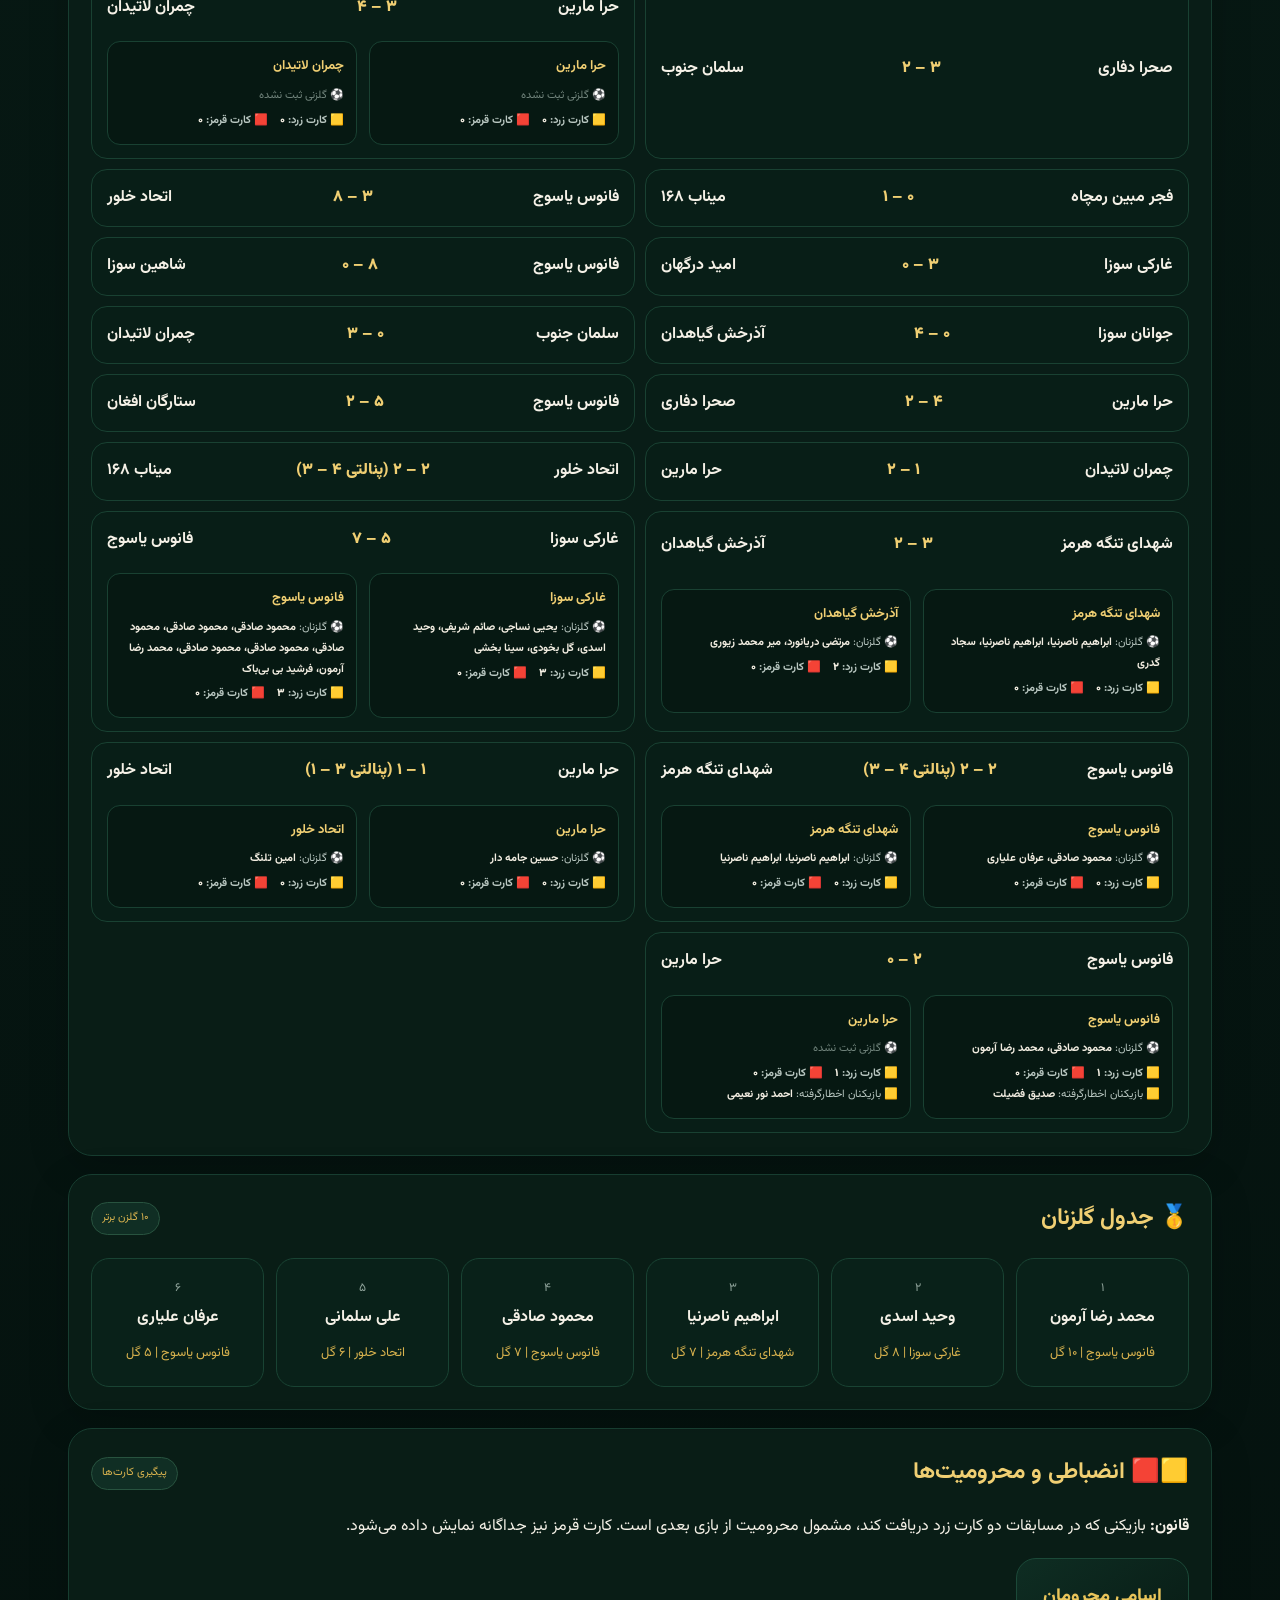
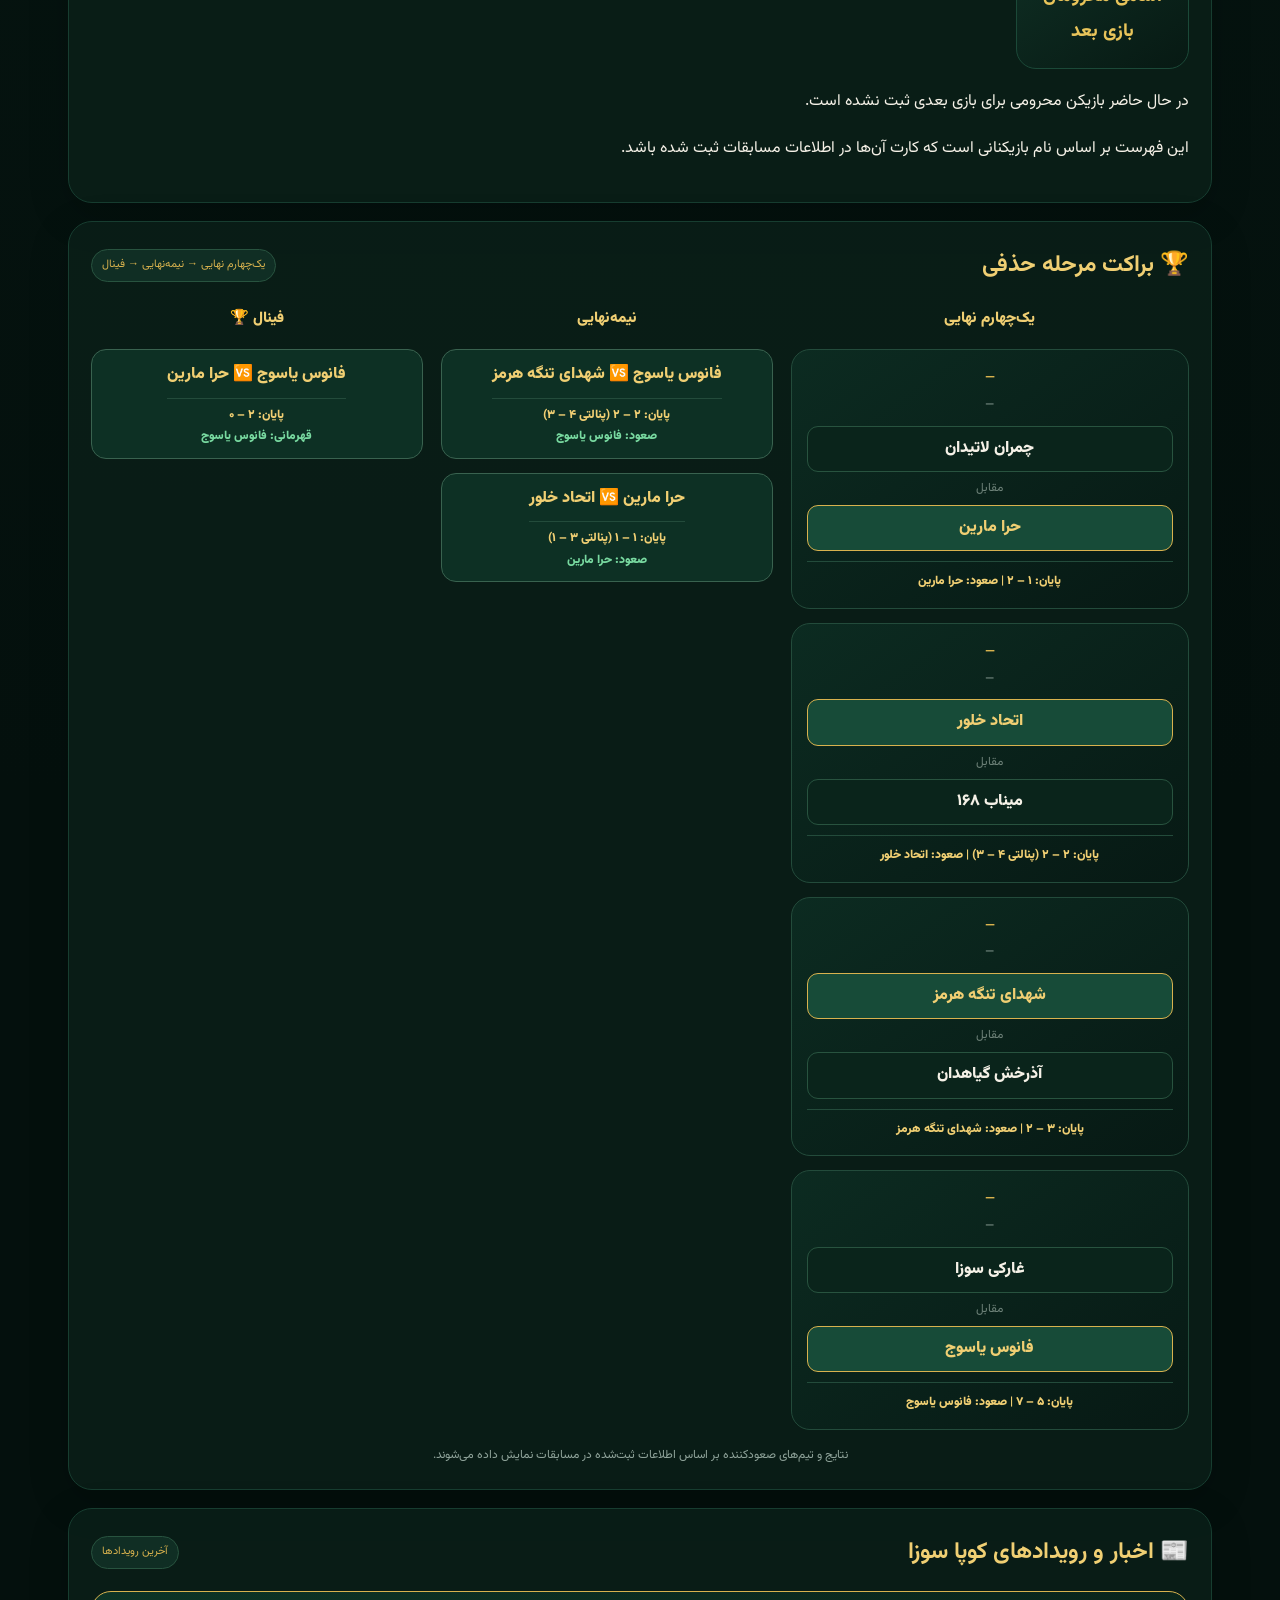
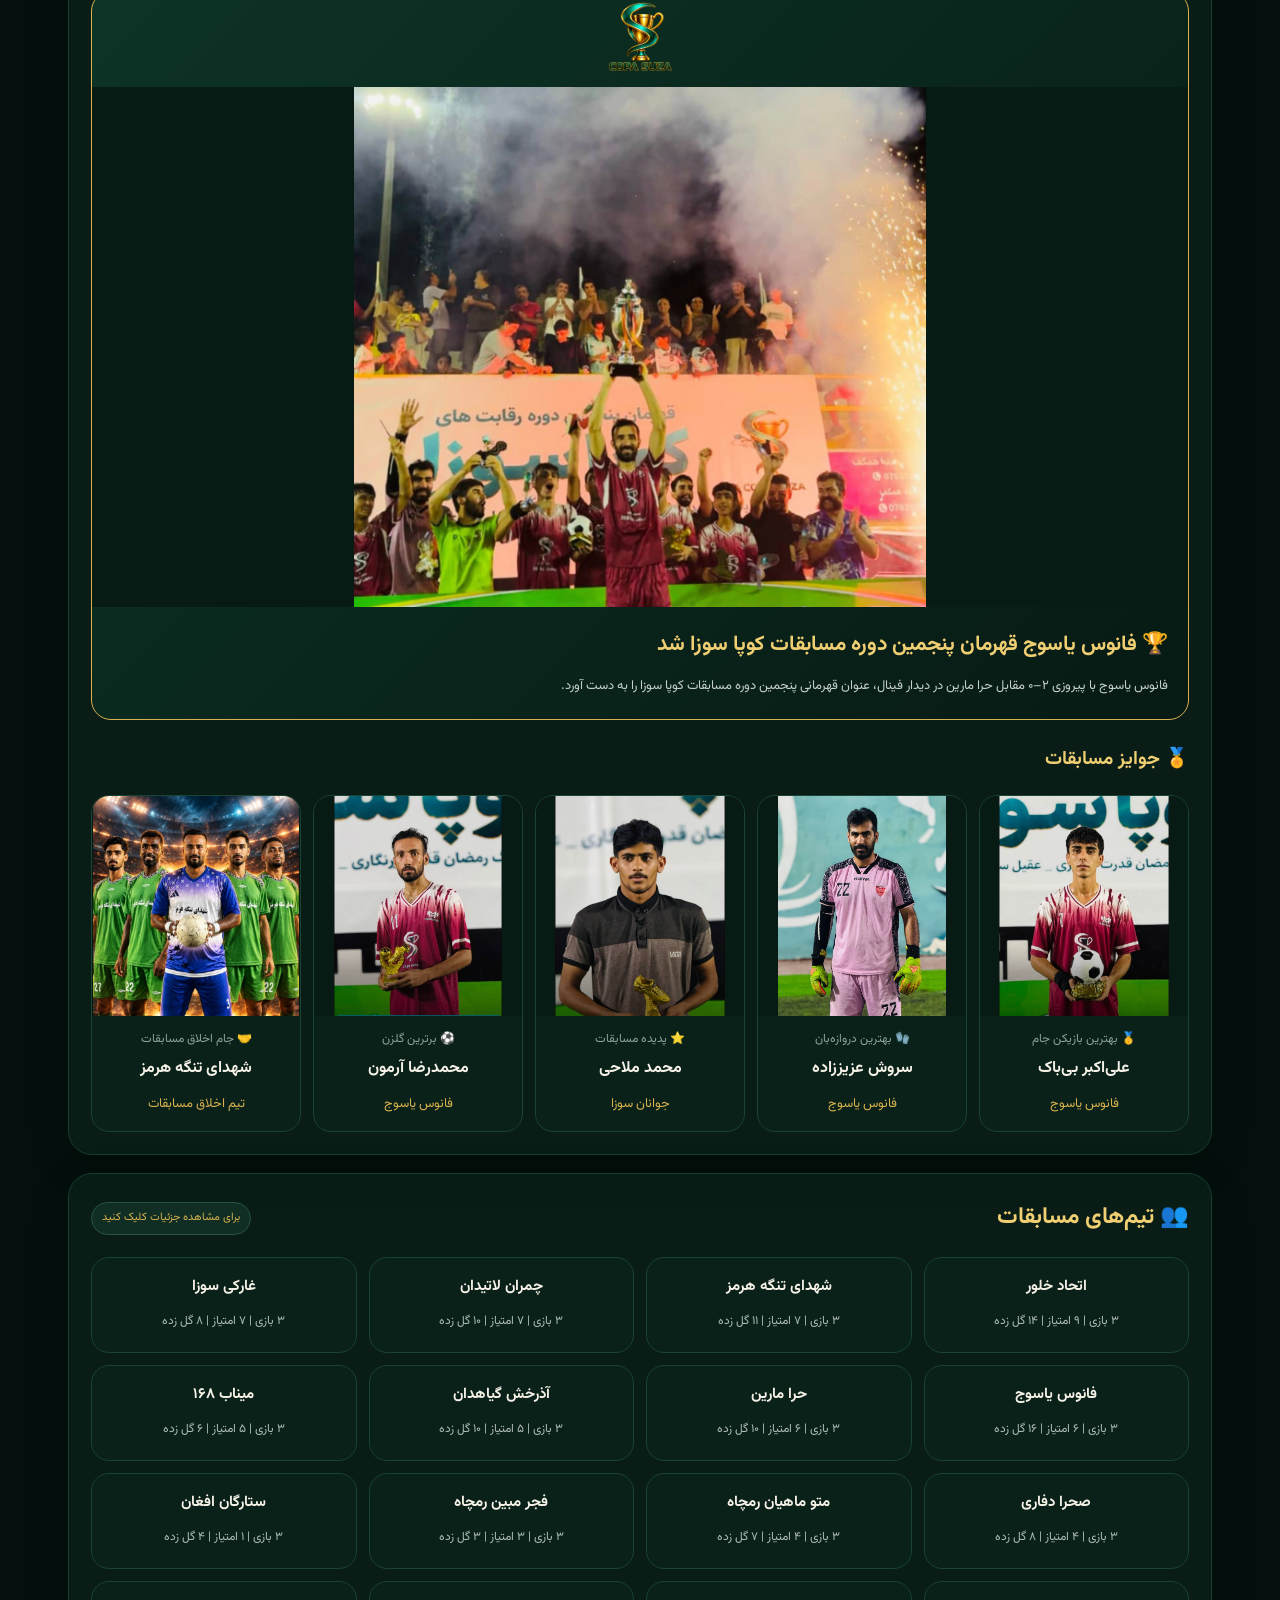
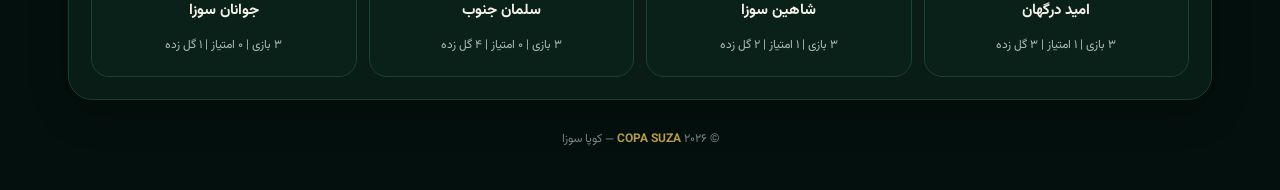
==== commit dd930a91: "Remove translucent header layer and simplify mobile header" ====
--- a/index.html
+++ b/index.html
@@ -10,7 +10,7 @@
 :root{--bg:#04100d;--bg2:#071914;--card:rgba(10,31,24,.86);--line:rgba(210,177,75,.20);--gold:#d8b24e;--gold2:#f0cf73;--text:#f5f1e7;--muted:#aebcb5;--green:#0d3a2b;--green2:#124d39;--success:#78d9a0}
 *{box-sizing:border-box}html{scroll-behavior:smooth}body{margin:0;background:radial-gradient(circle at 50% 10%,#12372a 0,#071914 28%,#04100d 65%);color:var(--text);font-family:'Vazirmatn',Tahoma,Arial,sans-serif;line-height:1.9}
 a{color:inherit;text-decoration:none}.wrap{max-width:1180px;margin:auto;padding:0 18px 35px}
-.topbar{position:sticky;top:0;z-index:20;background:rgba(3,13,11,.92);backdrop-filter:blur(14px);border-bottom:1px solid var(--line)}.topin{max-width:1180px;margin:auto;min-height:76px;padding:10px 18px;display:flex;align-items:center;justify-content:space-between;gap:18px}.brand{display:flex;align-items:center;gap:12px}.brand img{width:58px;height:58px;object-fit:contain;filter:drop-shadow(0 5px 10px rgba(0,0,0,.45))}.brandtext strong{display:block;color:var(--gold2);font-size:20px}.brandtext span{display:block;color:#899a93;font-size:12px;letter-spacing:2px;direction:ltr}.nav{display:flex;gap:7px;flex-wrap:wrap;justify-content:center}.nav a{padding:7px 11px;border-radius:12px;color:#d4ddd8;font-size:13px}.nav a:hover{background:#12372b;color:var(--gold2)}.tournament-select{background:#0a241b;color:var(--gold2);border:1px solid #28533f;border-radius:12px;padding:8px 12px;font:inherit;font-size:12px;font-weight:800;outline:none;max-width:220px}.tournament-select:focus{border-color:var(--gold)}.site-menu-wrap{position:relative;display:flex;align-items:center;gap:10px}.hamburger-btn{width:44px;height:44px;display:flex;flex-direction:column;align-items:center;justify-content:center;gap:5px;border:1px solid #315b46;border-radius:13px;background:#123a2b;color:var(--gold2);cursor:pointer}.hamburger-btn span{width:19px;height:2px;border-radius:3px;background:var(--gold2);transition:.25s}.hamburger-btn[aria-expanded="true"] span:first-child{transform:translateY(7px) rotate(45deg)}.hamburger-btn[aria-expanded="true"] span:nth-child(2){opacity:0}.hamburger-btn[aria-expanded="true"] span:last-child{transform:translateY(-7px) rotate(-45deg)}.site-menu{position:absolute;top:calc(100% + 12px);right:0;width:245px;padding:10px;background:rgba(5,22,16,.98);border:1px solid var(--gold);border-radius:18px;box-shadow:0 18px 50px rgba(0,0,0,.48);z-index:60;opacity:0;visibility:hidden;transform:translateY(-8px);transition:.22s}.site-menu.open{opacity:1;visibility:visible;transform:translateY(0)}.site-menu-title{padding:5px 10px 9px;color:var(--gold2);font-size:12px;font-weight:900;border-bottom:1px solid #234635;margin-bottom:6px}.site-menu a{display:flex;gap:10px;padding:9px 11px;border-radius:11px;color:#e1e9e3;font-size:13px;font-weight:700}.site-menu a:hover{background:#123a2b;color:var(--gold2)}.site-menu a span{width:25px;text-align:center;font-size:17px}
+.topbar{position:relative;top:auto;z-index:20;background:#030d0b!important;background-image:none!important;backdrop-filter:none!important;-webkit-backdrop-filter:none!important;box-shadow:none!important;border-bottom:1px solid var(--line)}.topbar:before,.topbar:after,.topin:before,.topin:after{content:none!important;display:none!important}.topin{max-width:1180px;margin:auto;min-height:76px;padding:10px 18px;display:flex;align-items:center;justify-content:space-between;gap:18px}.brand{display:flex;align-items:center;gap:12px}.brand img{width:58px;height:58px;object-fit:contain;filter:none!important;opacity:1!important;mix-blend-mode:normal!important}.brandtext strong{display:block;color:var(--gold2);font-size:20px}.brandtext span{display:block;color:#899a93;font-size:12px;letter-spacing:2px;direction:ltr}.nav{display:flex;gap:7px;flex-wrap:wrap;justify-content:center}.nav a{padding:7px 11px;border-radius:12px;color:#d4ddd8;font-size:13px}.nav a:hover{background:#12372b;color:var(--gold2)}.tournament-select{background:#0a241b;color:var(--gold2);border:1px solid #28533f;border-radius:12px;padding:8px 12px;font:inherit;font-size:12px;font-weight:800;outline:none;max-width:220px}.tournament-select:focus{border-color:var(--gold)}.site-menu-wrap{position:relative;display:flex;align-items:center;gap:10px}.hamburger-btn{width:44px;height:44px;display:flex;flex-direction:column;align-items:center;justify-content:center;gap:5px;border:1px solid #315b46;border-radius:13px;background:#123a2b;color:var(--gold2);cursor:pointer}.hamburger-btn span{width:19px;height:2px;border-radius:3px;background:var(--gold2);transition:.25s}.hamburger-btn[aria-expanded="true"] span:first-child{transform:translateY(7px) rotate(45deg)}.hamburger-btn[aria-expanded="true"] span:nth-child(2){opacity:0}.hamburger-btn[aria-expanded="true"] span:last-child{transform:translateY(-7px) rotate(-45deg)}.site-menu{position:absolute;top:calc(100% + 12px);right:0;width:245px;padding:10px;background:rgba(5,22,16,.98);border:1px solid var(--gold);border-radius:18px;box-shadow:0 18px 50px rgba(0,0,0,.48);z-index:60;opacity:0;visibility:hidden;transform:translateY(-8px);transition:.22s}.site-menu.open{opacity:1;visibility:visible;transform:translateY(0)}.site-menu-title{padding:5px 10px 9px;color:var(--gold2);font-size:12px;font-weight:900;border-bottom:1px solid #234635;margin-bottom:6px}.site-menu a{display:flex;gap:10px;padding:9px 11px;border-radius:11px;color:#e1e9e3;font-size:13px;font-weight:700}.site-menu a:hover{background:#123a2b;color:var(--gold2)}.site-menu a span{width:25px;text-align:center;font-size:17px}
 .hero{position:relative;overflow:hidden;margin-top:18px;border:1px solid var(--line);border-radius:30px;min-height:590px;background:radial-gradient(circle at 50% 35%,rgba(28,100,70,.42),transparent 34%),linear-gradient(145deg,#071d16,#030c0a 70%);display:flex;align-items:center;justify-content:center;text-align:center;box-shadow:0 25px 80px rgba(0,0,0,.35)}.hero:before,.hero:after{content:"";position:absolute;border-radius:50%;filter:blur(2px);pointer-events:none}.hero:before{width:520px;height:520px;background:rgba(21,94,66,.12);left:-180px;bottom:-240px}.hero:after{width:400px;height:400px;background:rgba(216,178,78,.07);right:-150px;top:-170px}.hero-content{position:relative;z-index:2;padding:45px 20px;cursor:pointer;touch-action:manipulation}.hero-content.preview-slide{animation:heroSlideIn 1.15s cubic-bezier(.16,1,.3,1);will-change:transform,opacity}@keyframes heroSlideIn{0%{opacity:0;transform:translateX(-135px) scale(.975);filter:blur(5px)}45%{opacity:.75;filter:blur(1.5px)}75%{transform:translateX(8px) scale(1.005)}100%{opacity:1;transform:translateX(0) scale(1);filter:blur(0)}}.hero-carousel-status{display:flex;align-items:center;justify-content:center;gap:10px;margin:18px auto 0;color:#d9c57e;font-size:12px;font-weight:800}.hero-carousel-dots{display:flex;align-items:center;justify-content:center;gap:7px}.hero-carousel-dot{display:block;width:7px;height:7px;border-radius:20px;background:#60766b;transition:width .45s ease,background .45s ease,box-shadow .45s ease}.hero-carousel-dot.active{width:24px;background:var(--gold);box-shadow:0 0 12px rgba(216,178,78,.5)}.hero-carousel-progress{height:3px;width:min(210px,55vw);background:rgba(216,178,78,.18);border-radius:10px;overflow:hidden;margin:10px auto 0}.hero-carousel-progress span{display:block;height:100%;width:0;background:linear-gradient(90deg,#a77c22,#f0cf73);border-radius:10px}.hero-carousel-progress span.running{animation:heroProgress 5s linear forwards}@keyframes heroProgress{from{width:0}to{width:100%}}.hero-hint{display:block;margin-top:12px;color:var(--gold);font-size:12px;font-weight:800}.hero-logo{width:min(430px,82vw);max-height:365px;object-fit:contain;filter:drop-shadow(0 20px 28px rgba(0,0,0,.5));margin-bottom:5px}.eyebrow{color:var(--gold2);font-size:18px;margin:5px 0 0}.hero h1{margin:0;font-size:clamp(38px,7vw,70px);font-weight:900;color:#f4efe3;letter-spacing:-2px}.hero h1 b{color:var(--gold);font-weight:900}.subtitle{color:#b9c5bf;font-size:17px;margin:10px 0 24px}.cta{display:inline-flex;align-items:center;justify-content:center;background:linear-gradient(135deg,#e1ba51,#b88924);color:#10130f;font-weight:900;padding:13px 27px;border-radius:16px;box-shadow:0 10px 30px rgba(216,178,78,.18);transition:.2s}.cta:hover{transform:translateY(-2px)}
 .stats{display:grid;grid-template-columns:repeat(6,1fr);gap:12px;margin:18px 0}.statcard{background:linear-gradient(145deg,rgba(15,47,36,.9),rgba(7,25,19,.9));border:1px solid #1b4938;border-radius:20px;padding:18px 10px;text-align:center}.num{font-size:29px;color:var(--gold);font-weight:900;line-height:1.25}.label{font-size:12px;color:#aab8b2;margin-top:3px}
 .section{margin-top:18px;background:var(--card);border:1px solid #173d30;border-radius:24px;padding:22px;box-shadow:0 12px 40px rgba(0,0,0,.18)}.section-title{display:flex;align-items:center;justify-content:space-between;gap:12px;margin:0 0 17px}.section-title h2{margin:0;color:var(--gold2);font-size:23px}.tag{font-size:11px;color:var(--gold);background:#102e24;border:1px solid #28533f;border-radius:30px;padding:5px 10px;white-space:nowrap}
@@ -18,7 +18,7 @@
 .matches{display:grid;grid-template-columns:repeat(2,1fr);gap:10px}.schedule-status{color:var(--gold);font-size:12px;font-weight:900;white-space:nowrap}.match small{color:#8fa39a;font-size:11px}.match{display:flex;align-items:center;justify-content:space-between;gap:8px;padding:13px 15px;background:#081e17;border:1px solid #194132;border-radius:16px;flex-wrap:wrap}.match-details{display:grid!important;grid-template-columns:1fr 1fr!important;gap:12px!important;width:100%!important;flex-basis:100%!important;margin-top:10px!important}.match-team-details{background:#061812;border:1px solid #194132;border-radius:13px;padding:12px;text-align:right;min-width:0;display:block!important}.match-team-details h4{margin:0 0 7px;color:var(--gold2);font-size:13px}.match-team-details .detail{font-size:11px;color:#b9c7c1;line-height:1.9}.match-team-details .detail b{color:#f3eee2}.match-team-details .cards-line{margin-top:4px;font-weight:700}.match-team-details .cards-line b{font-weight:900}.match-team-details .empty{color:#71847c}.team{font-weight:700}.score{font-weight:900;color:var(--gold2);white-space:nowrap}.cards{display:grid;grid-template-columns:repeat(auto-fit,minmax(150px,1fr));gap:12px}.player{background:#092119;border:1px solid #194333;border-radius:18px;padding:18px;text-align:center}.player .rank{font-size:12px;color:#8fa39a}.player b{display:block;color:#f5f1e7;font-size:16px;margin:4px 0}.player span{color:var(--gold);font-size:13px}.bracket{display:grid;grid-template-columns:1.2fr 1fr 1fr;gap:18px;align-items:stretch}.round{display:flex;flex-direction:column;gap:14px}.round-title{color:var(--gold2);font-weight:900;text-align:center;font-size:15px;margin-bottom:2px}.game{background:linear-gradient(145deg,#0c2b21,#071914);border:1px solid #234b3b;border-radius:19px;padding:15px;text-align:center}.game .date{color:var(--gold);font-size:13px;font-weight:800}.game .time{font-size:12px;color:#91a39b;margin:3px 0 10px}.qf-result{margin-top:10px;padding-top:9px;border-top:1px solid #234b3b;color:var(--gold2);font-size:12px;font-weight:900;line-height:1.8}.game .teams{font-size:17px;font-weight:900;line-height:1.8}.game .vs{color:#6e8279;font-size:12px}.team-btn{display:block;width:100%;border:1px solid #28533f;background:#0a241b;color:var(--text);border-radius:11px;padding:7px 8px;margin:5px 0;font:inherit;font-weight:900;cursor:default;pointer-events:none}.team-btn.selected{background:#174b38;color:var(--gold2);border-color:var(--gold)}.winner-slot{min-height:82px;display:flex;align-items:center;justify-content:center;border:1px dashed #39624f;border-radius:15px;background:#081b15;color:#8fa39a;padding:10px;text-align:center;font-weight:900}.winner-slot.filled{border-style:solid;color:var(--gold2);background:#0d3024}.winner-slot .slot-teams{font-size:16px;line-height:1.9}.winner-slot .slot-result{margin-top:7px;padding-top:6px;border-top:1px solid #234b3b;color:var(--gold2);font-size:12px;line-height:1.8}.winner-slot .slot-winner{color:#78d9a0}.next-card{margin:18px 0 0;background:linear-gradient(135deg,#0d3426,#071a14);border:1px solid var(--gold);border-radius:22px;padding:20px;text-align:center;box-shadow:0 12px 35px rgba(0,0,0,.2)}.next-card .kicker{color:var(--gold);font-size:12px;font-weight:900}.next-card h3{margin:4px 0;color:#f7f0df;font-size:24px}.countdown{display:flex;justify-content:center;gap:10px;flex-wrap:wrap;margin:12px 0}.countbox{min-width:72px;background:#06150f;border:1px solid #28533f;border-radius:13px;padding:8px}.countbox b{display:block;font-size:24px;color:var(--gold2);line-height:1.2}.countbox span{font-size:10px;color:#8fa39a}.teams-grid{display:grid;grid-template-columns:repeat(4,1fr);gap:12px}.team-card{background:#092119;border:1px solid #194333;border-radius:18px;padding:15px;text-align:center;cursor:pointer;transition:.2s}.team-card:hover{transform:translateY(-2px);border-color:var(--gold)}.team-card b{display:block;color:#f5f1e7;font-size:15px;margin-bottom:5px}.team-card span{font-size:12px;color:#aebcb5}.modal{display:none;position:fixed;inset:0;z-index:50;background:rgba(0,0,0,.72);padding:20px;align-items:center;justify-content:center}.modal.open{display:flex}.modal-box{width:min(700px,100%);max-height:88vh;overflow:auto;background:#071913;border:1px solid var(--gold);border-radius:24px;padding:22px;position:relative}.modal-close{position:absolute;left:14px;top:10px;background:none;border:0;color:#c7d0cb;font-size:26px;cursor:pointer}.modal-box h3{margin:0 35px 4px 0;color:var(--gold2);font-size:26px}.team-summary{display:grid;grid-template-columns:repeat(4,1fr);gap:8px;margin:15px 0}.mini-stat{background:#0a241b;border:1px solid #194333;border-radius:12px;padding:9px;text-align:center}.mini-stat b{display:block;color:var(--gold2);font-size:18px}.mini-stat span{font-size:10px;color:#8fa39a}.team-matches{display:grid;gap:8px}.team-matches .match{background:#081e17}
 footer{text-align:center;color:#758780;padding:28px 10px 5px;font-size:12px}footer strong{color:#b99a45}
 @media(max-width:900px){.stats{grid-template-columns:repeat(3,1fr)}.cards{grid-template-columns:repeat(2,1fr)}.bracket{grid-template-columns:1fr}.teams-grid{grid-template-columns:repeat(2,1fr)}.nav{display:none}.topin{justify-content:center}.brandtext{text-align:right}.tournament-select{max-width:170px}}
-@media(max-width:620px){.wrap{padding:0 11px 28px}.topbar{background:#030d0b;backdrop-filter:none;-webkit-backdrop-filter:none}.topin{min-height:66px;justify-content:space-between;flex-wrap:nowrap;gap:7px;padding:7px 9px;overflow:visible}.topin>.brand{flex:0 1 auto;width:auto;min-width:0;justify-content:flex-start;gap:6px;overflow:visible}.brand img{display:block;flex:0 0 42px;width:42px;min-width:42px;height:42px;object-fit:contain;filter:none;opacity:1;visibility:visible;mix-blend-mode:normal}.brandtext{flex:0 1 auto;min-width:0;white-space:nowrap}.brandtext strong{font-size:15px;line-height:1.5}.brandtext span{font-size:9px;letter-spacing:1px}.topin>div:last-child{width:auto;min-width:0;flex:1 1 auto;justify-content:flex-start;gap:6px}.tournament-select{flex:1 1 auto;width:1%;min-width:0;max-width:none;padding:7px 5px;font-size:11px}.site-menu-wrap{flex:0 0 40px;gap:0}.hamburger-btn{width:40px;height:40px;flex:0 0 40px}.site-menu{width:min(270px,calc(100vw - 18px));max-height:calc(100dvh - 100px);overflow-y:auto;overscroll-behavior:contain}.hero{min-height:610px;border-radius:25px;margin-top:12px}.hero-content{padding:30px 10px}.hero-logo{width:min(390px,92vw);max-height:340px}.eyebrow{font-size:16px}.hero h1{font-size:42px}.subtitle{font-size:14px}.stats{grid-template-columns:repeat(2,1fr)}.statcard{padding:15px 8px}.section{padding:17px 13px;border-radius:20px}.section-title h2{font-size:19px}.matches{grid-template-columns:1fr}.cards{grid-template-columns:1fr}.bracket{grid-template-columns:1fr}.game .teams{font-size:16px}.match-details{grid-template-columns:1fr!important}.teams-grid{grid-template-columns:1fr 1fr}.team-summary{grid-template-columns:repeat(2,1fr)}.countbox{min-width:65px}}</style>
+@media(max-width:620px){.wrap{padding:0 11px 28px}.topbar{position:relative;background:#030d0b!important;background-image:none!important;backdrop-filter:none!important;-webkit-backdrop-filter:none!important;box-shadow:none!important}.topin{display:grid;grid-template-columns:auto minmax(75px,1fr) 40px;align-items:center;justify-content:initial;min-height:66px;gap:7px;padding:7px 9px;overflow:visible}.topin>div:last-child{display:contents}.topin>.brand{grid-column:1;flex:none;width:auto;min-width:0;justify-content:flex-start;gap:6px;overflow:visible}.brand img{display:block;flex:0 0 42px;width:42px;min-width:42px;height:42px;object-fit:contain;filter:none;opacity:1;visibility:visible;mix-blend-mode:normal}.brandtext{flex:0 1 auto;min-width:0;white-space:nowrap}.brandtext strong{font-size:15px;line-height:1.5}.brandtext span{font-size:9px;letter-spacing:1px}.tournament-select{grid-column:2;justify-self:stretch;width:100%;min-width:0;max-width:none;padding:7px 5px;font-size:11px}.site-menu-wrap{grid-column:3;justify-self:end;width:40px;flex:none;gap:0}.hamburger-btn{width:40px;height:40px;flex:0 0 40px}.site-menu{width:min(270px,calc(100vw - 18px));max-height:calc(100dvh - 100px);overflow-y:auto;overscroll-behavior:contain}.hero{min-height:610px;border-radius:25px;margin-top:12px}.hero-content{padding:30px 10px}.hero-logo{width:min(390px,92vw);max-height:340px}.eyebrow{font-size:16px}.hero h1{font-size:42px}.subtitle{font-size:14px}.stats{grid-template-columns:repeat(2,1fr)}.statcard{padding:15px 8px}.section{padding:17px 13px;border-radius:20px}.section-title h2{font-size:19px}.matches{grid-template-columns:1fr}.cards{grid-template-columns:1fr}.bracket{grid-template-columns:1fr}.game .teams{font-size:16px}.match-details{grid-template-columns:1fr!important}.teams-grid{grid-template-columns:1fr 1fr}.team-summary{grid-template-columns:repeat(2,1fr)}.countbox{min-width:65px}}</style>
 </head>
 <body>
 <div class="topbar"><div class="topin">
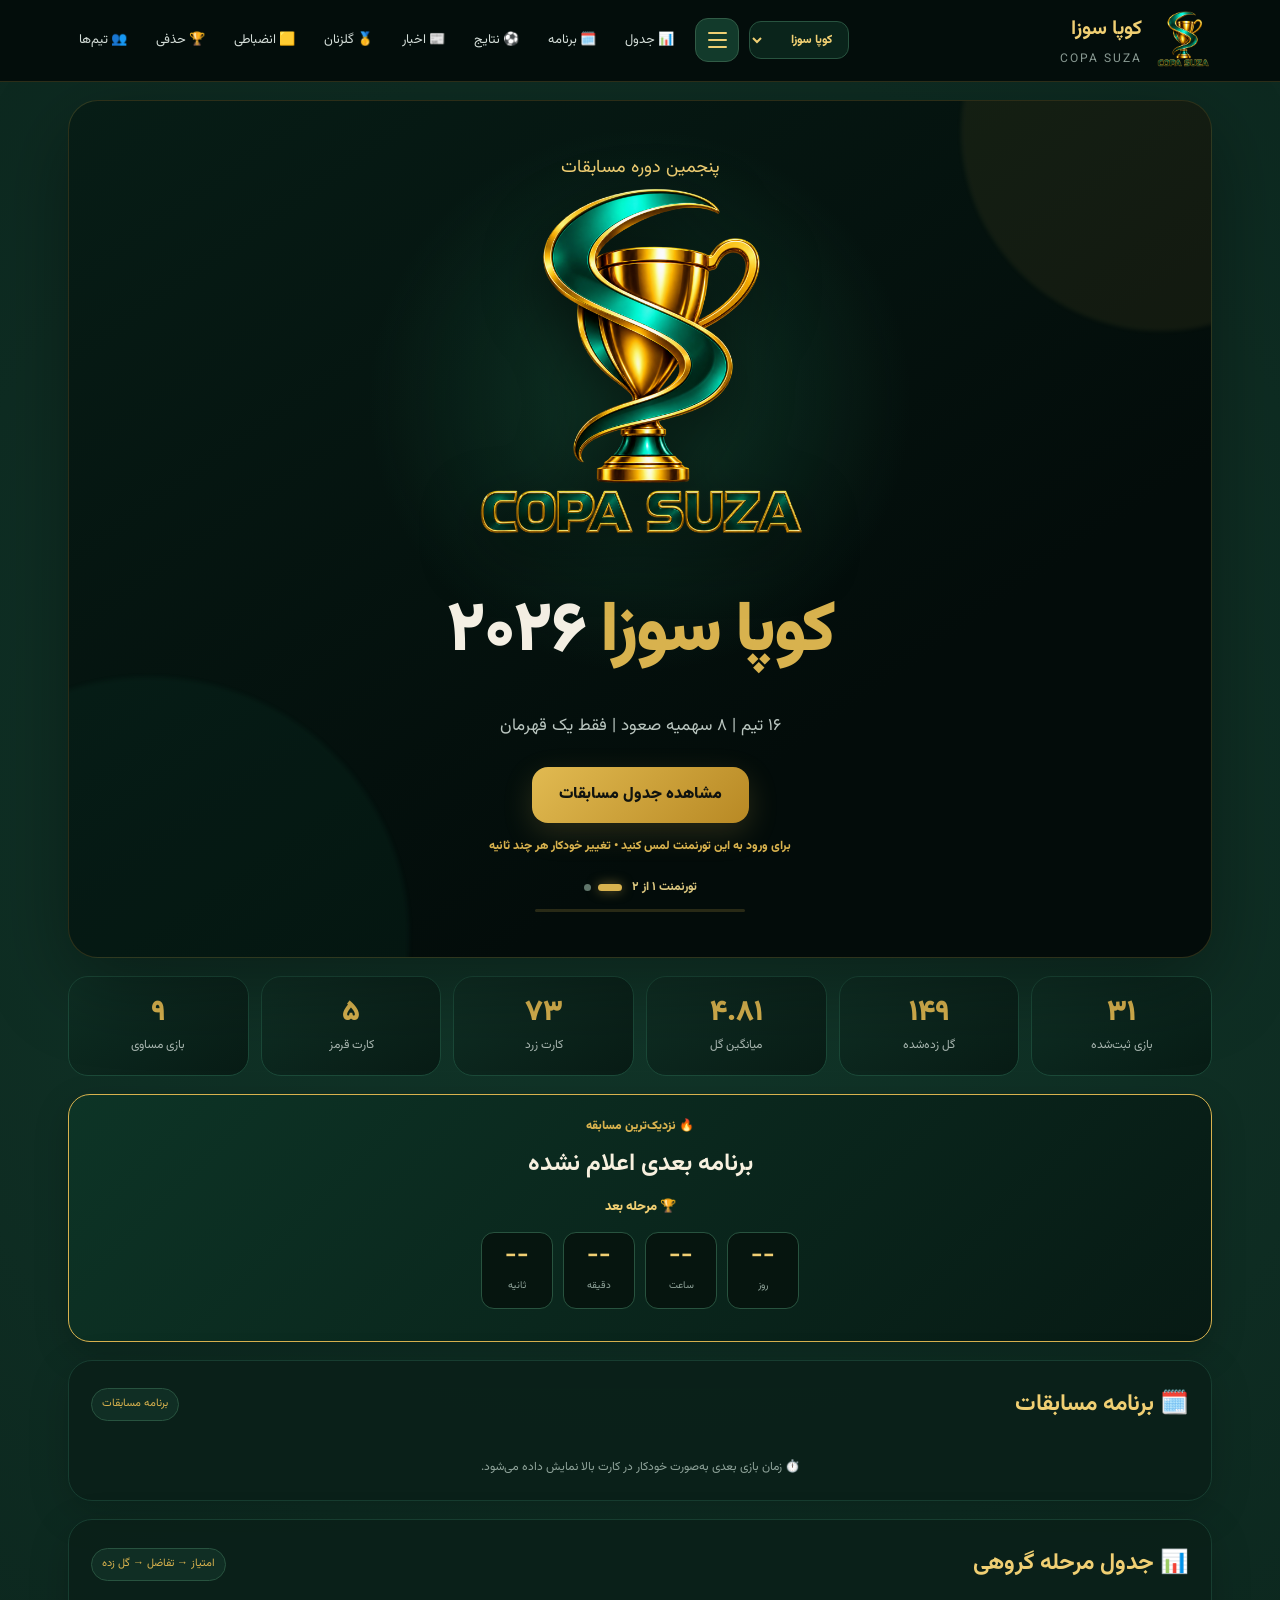
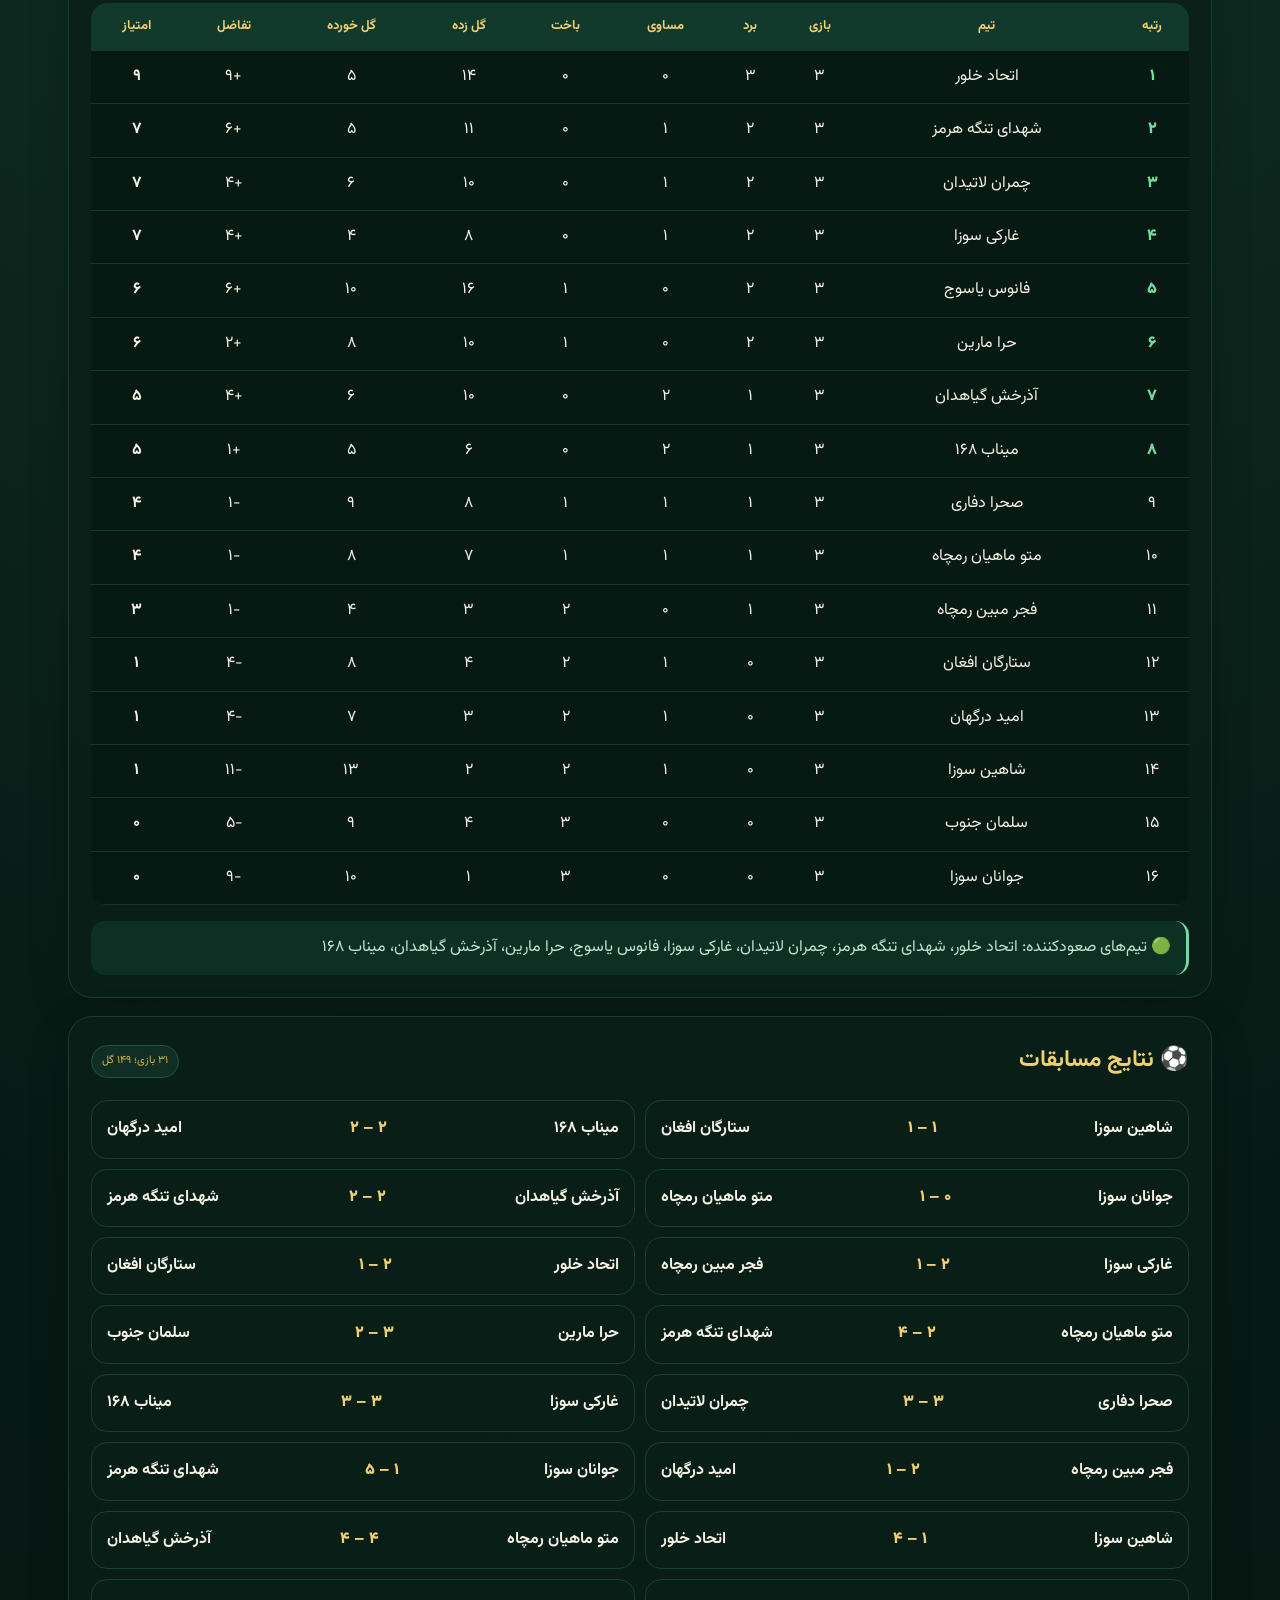
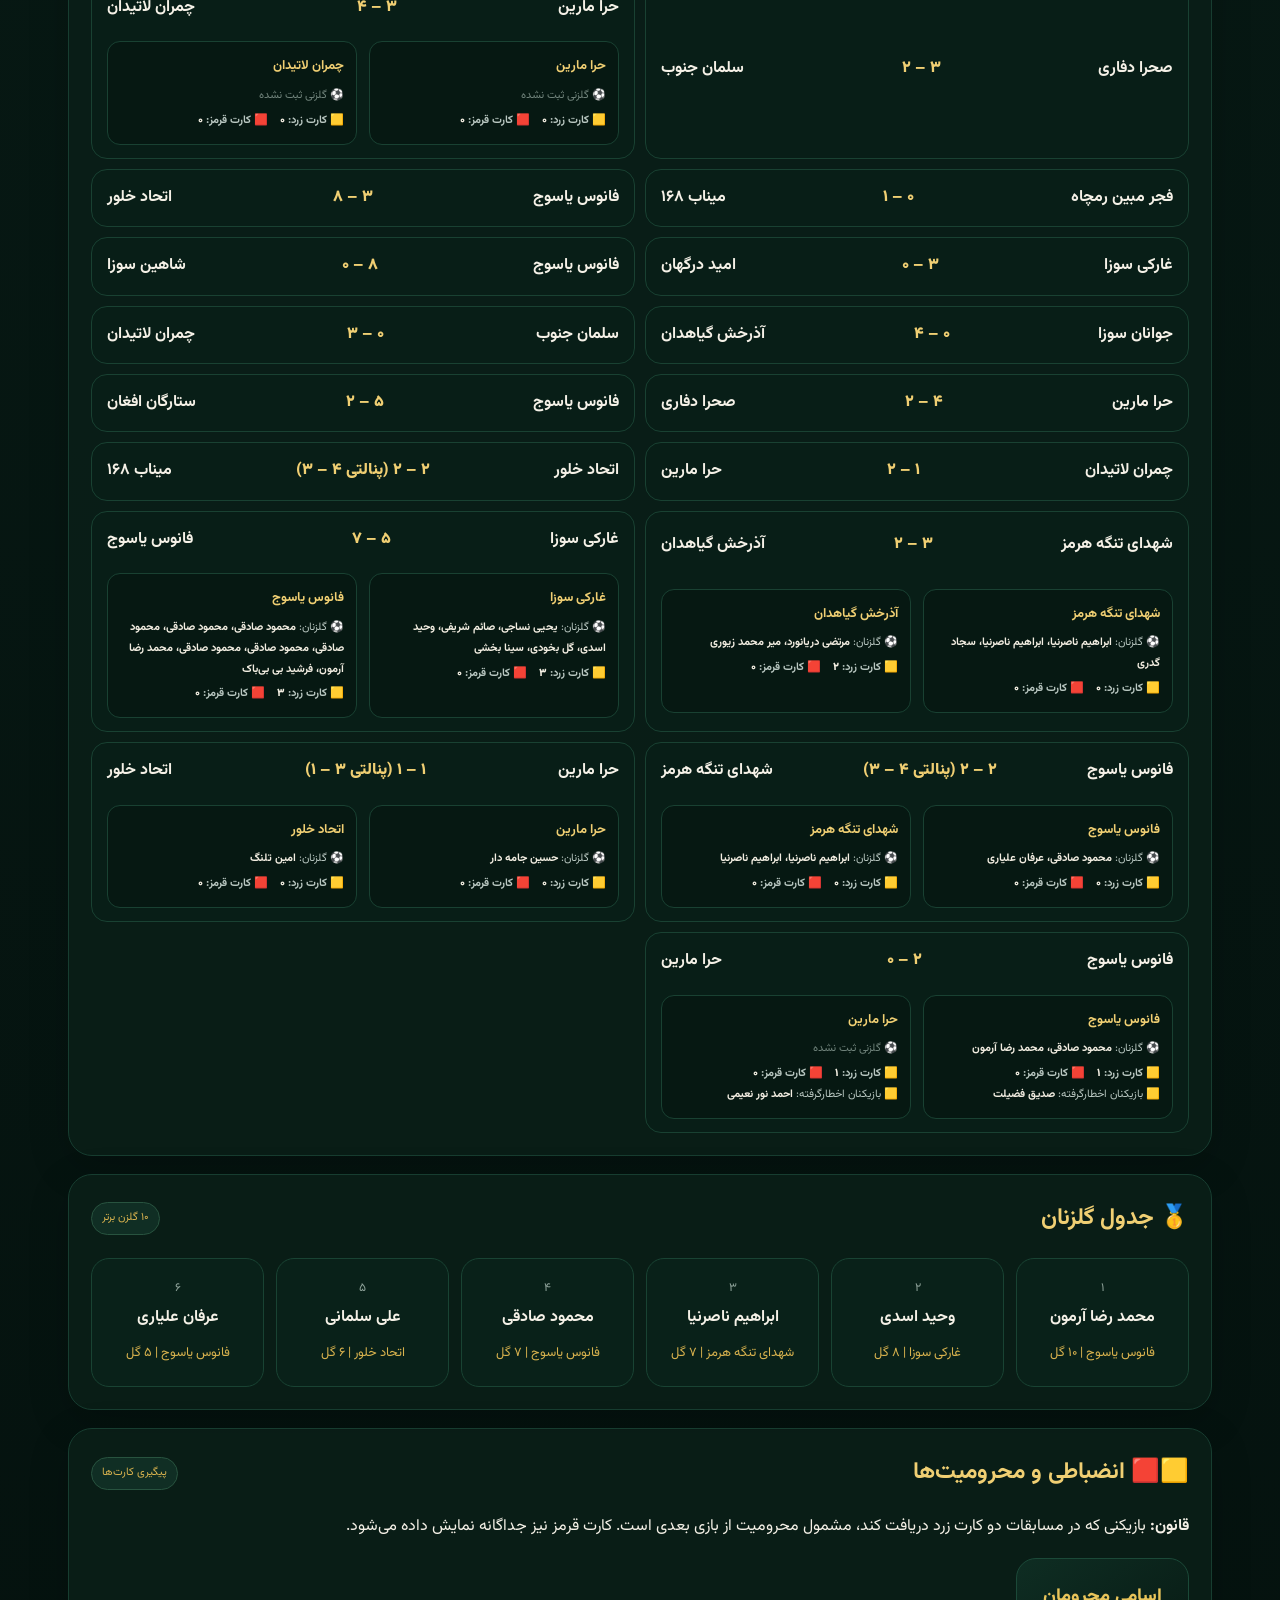
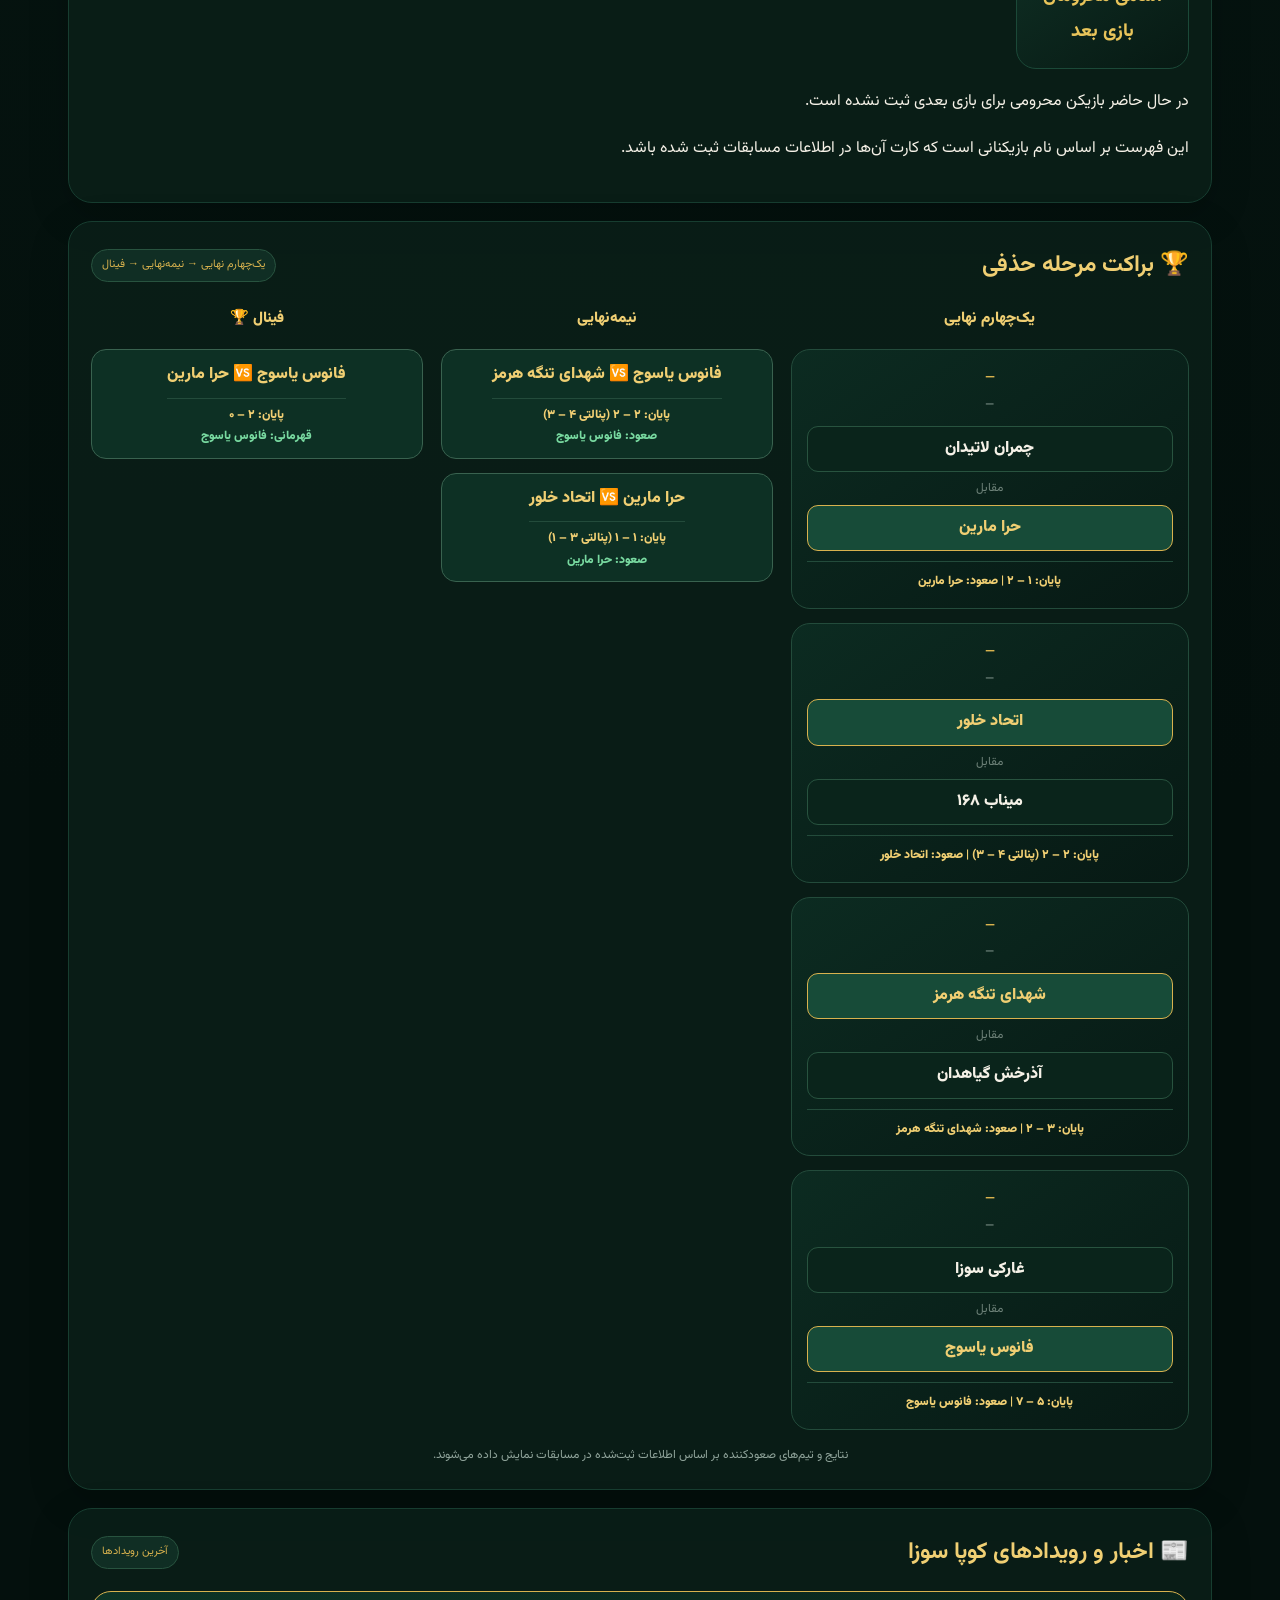
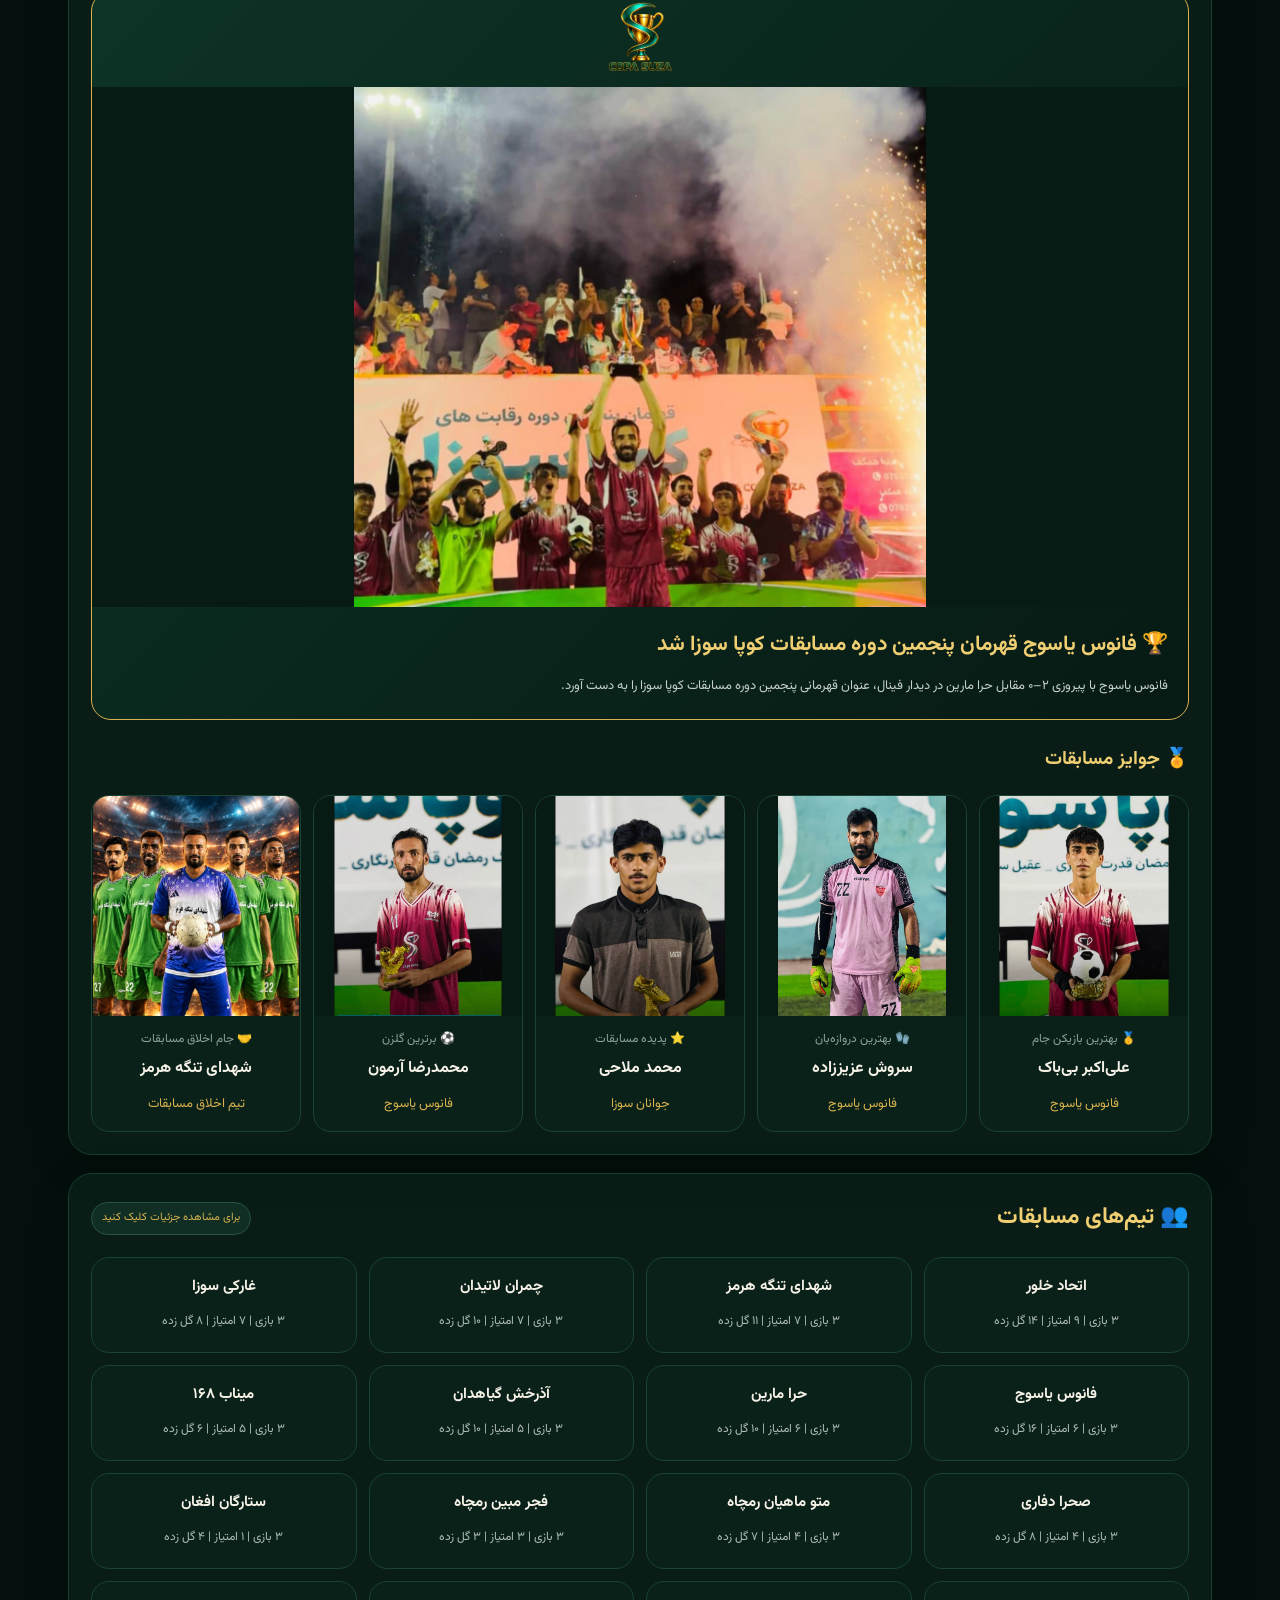
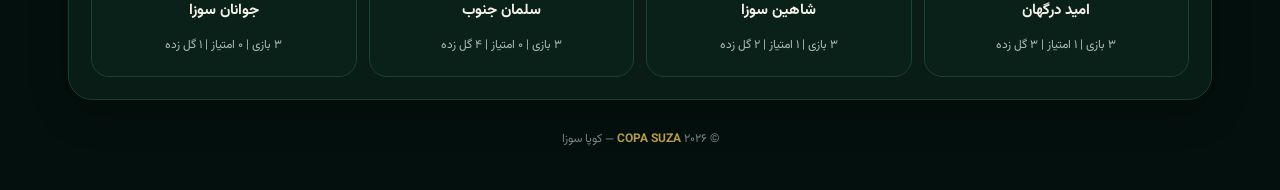
==== commit 0b9147c9: "Make Copa Suza header year-independent" ====
--- a/index.html
+++ b/index.html
@@ -22,7 +22,7 @@
 </head>
 <body>
 <div class="topbar"><div class="topin">
-  <a class="brand" href="#top"><img src="copa-suza-logo.png" alt="لوگوی کوپا سوزا"><div class="brandtext"><strong>کوپا سوزا</strong><span>COPA SUZA 2026</span></div></a>
+  <a class="brand" href="#top"><img src="copa-suza-logo.png" alt="لوگوی کوپا سوزا"><div class="brandtext"><strong>کوپا سوزا</strong><span>COPA SUZA</span></div></a>
   <div style="display:flex;align-items:center;gap:10px"><select id="tournament-select" class="tournament-select" aria-label="انتخاب تورنمنت"></select><div class="site-menu-wrap"><button type="button" id="hamburger-btn" class="hamburger-btn" aria-label="منوی سایت" aria-expanded="false" aria-controls="site-menu"><span></span><span></span><span></span></button><nav id="site-menu" class="site-menu" aria-label="منوی اصلی"><div class="site-menu-title">منوی کوپا سوزا</div><a href="#table"><span>📊</span>جدول مسابقات</a><a href="#schedule"><span>🗓️</span>برنامه مسابقات</a><a href="#matches"><span>⚽</span>نتایج مسابقات</a><a href="#scorers"><span>🥇</span>گلزنان برتر</a><a href="#discipline"><span>🟥</span>محرومان بازی بعد</a><a href="#quarter-finals"><span>🏆</span>مرحله حذفی</a><a href="#teams"><span>👥</span>تیم‌ها</a><a href="#news"><span>📰</span>اخبار و گزارش‌ها</a></nav></div><nav class="nav"><a href="#table">📊 جدول</a><a href="#schedule">🗓️ برنامه</a><a href="#matches">⚽ نتایج</a><a href="#news">📰 اخبار</a><a href="#scorers">🥇 گلزنان</a><a href="#discipline">🟨 انضباطی</a><a href="#quarter-finals">🏆 حذفی</a><a href="#teams">👥 تیم‌ها</a></nav></div>
 </div></div>
 
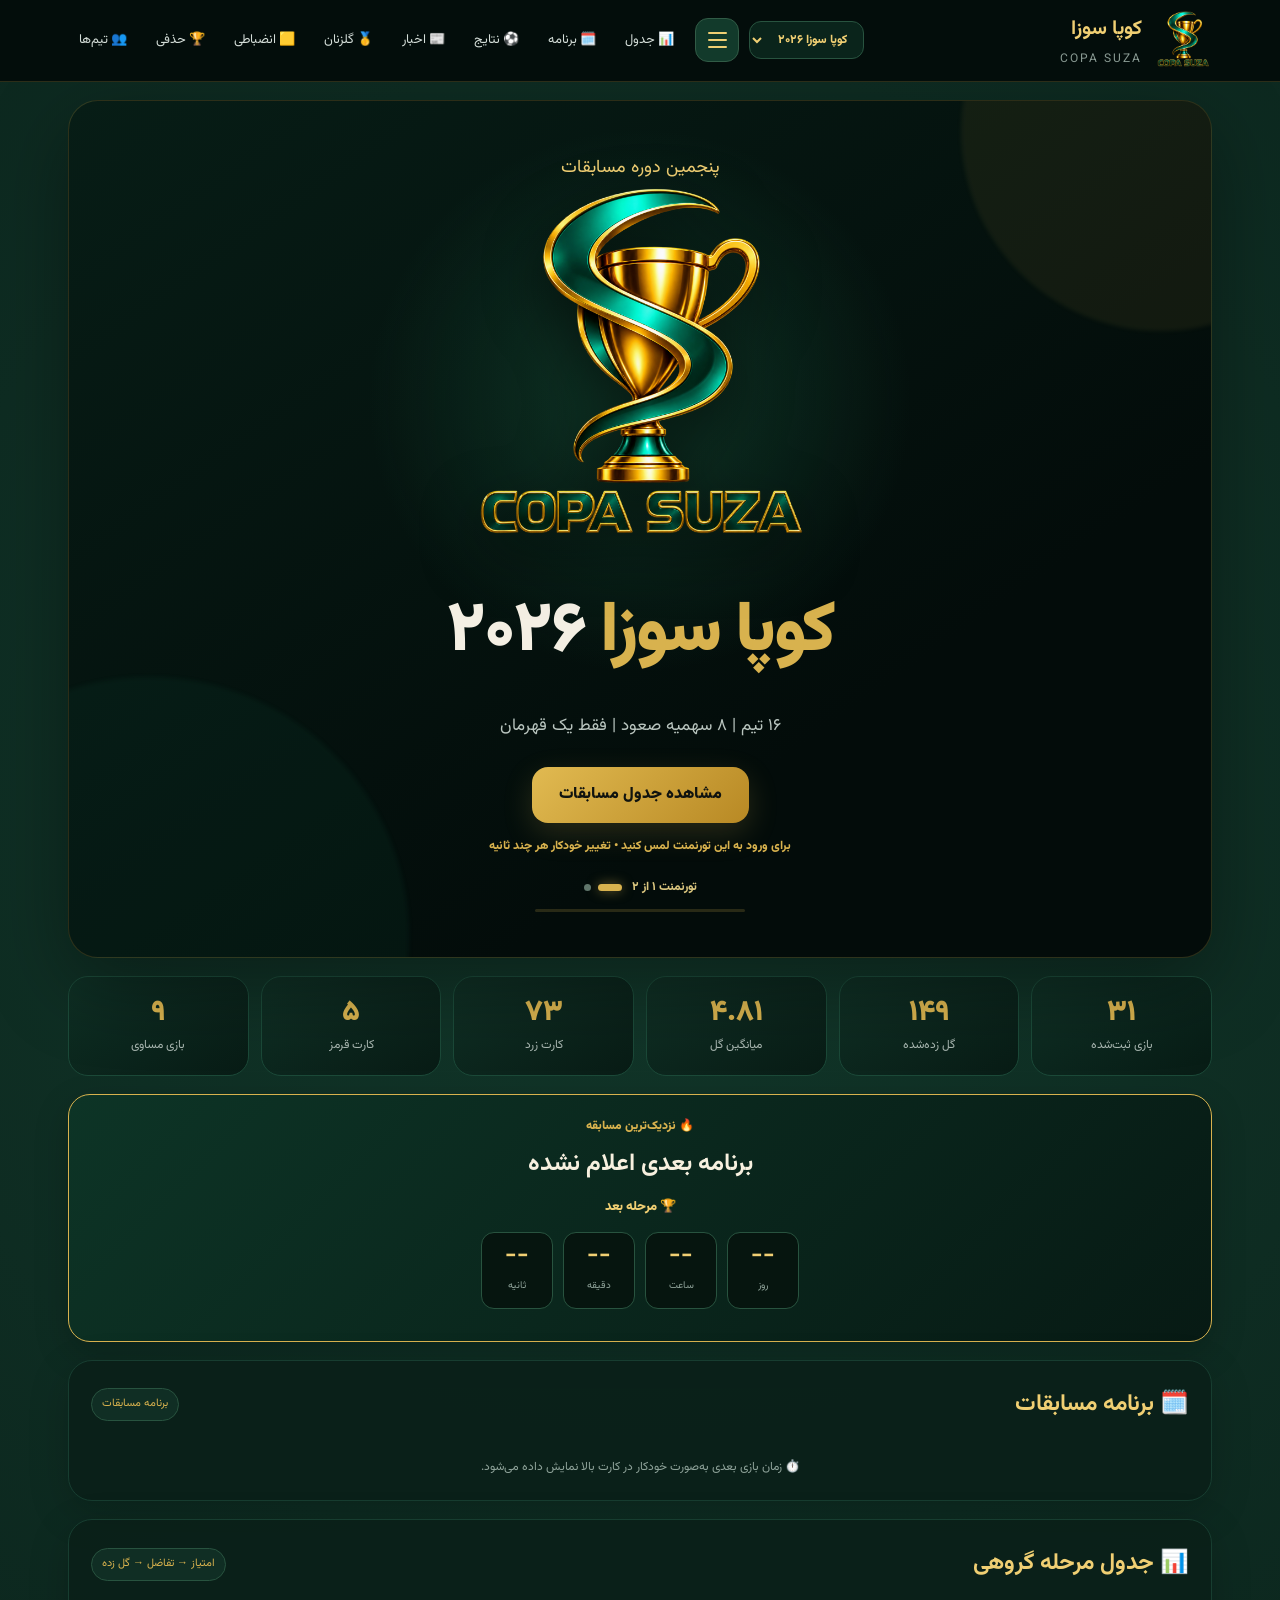
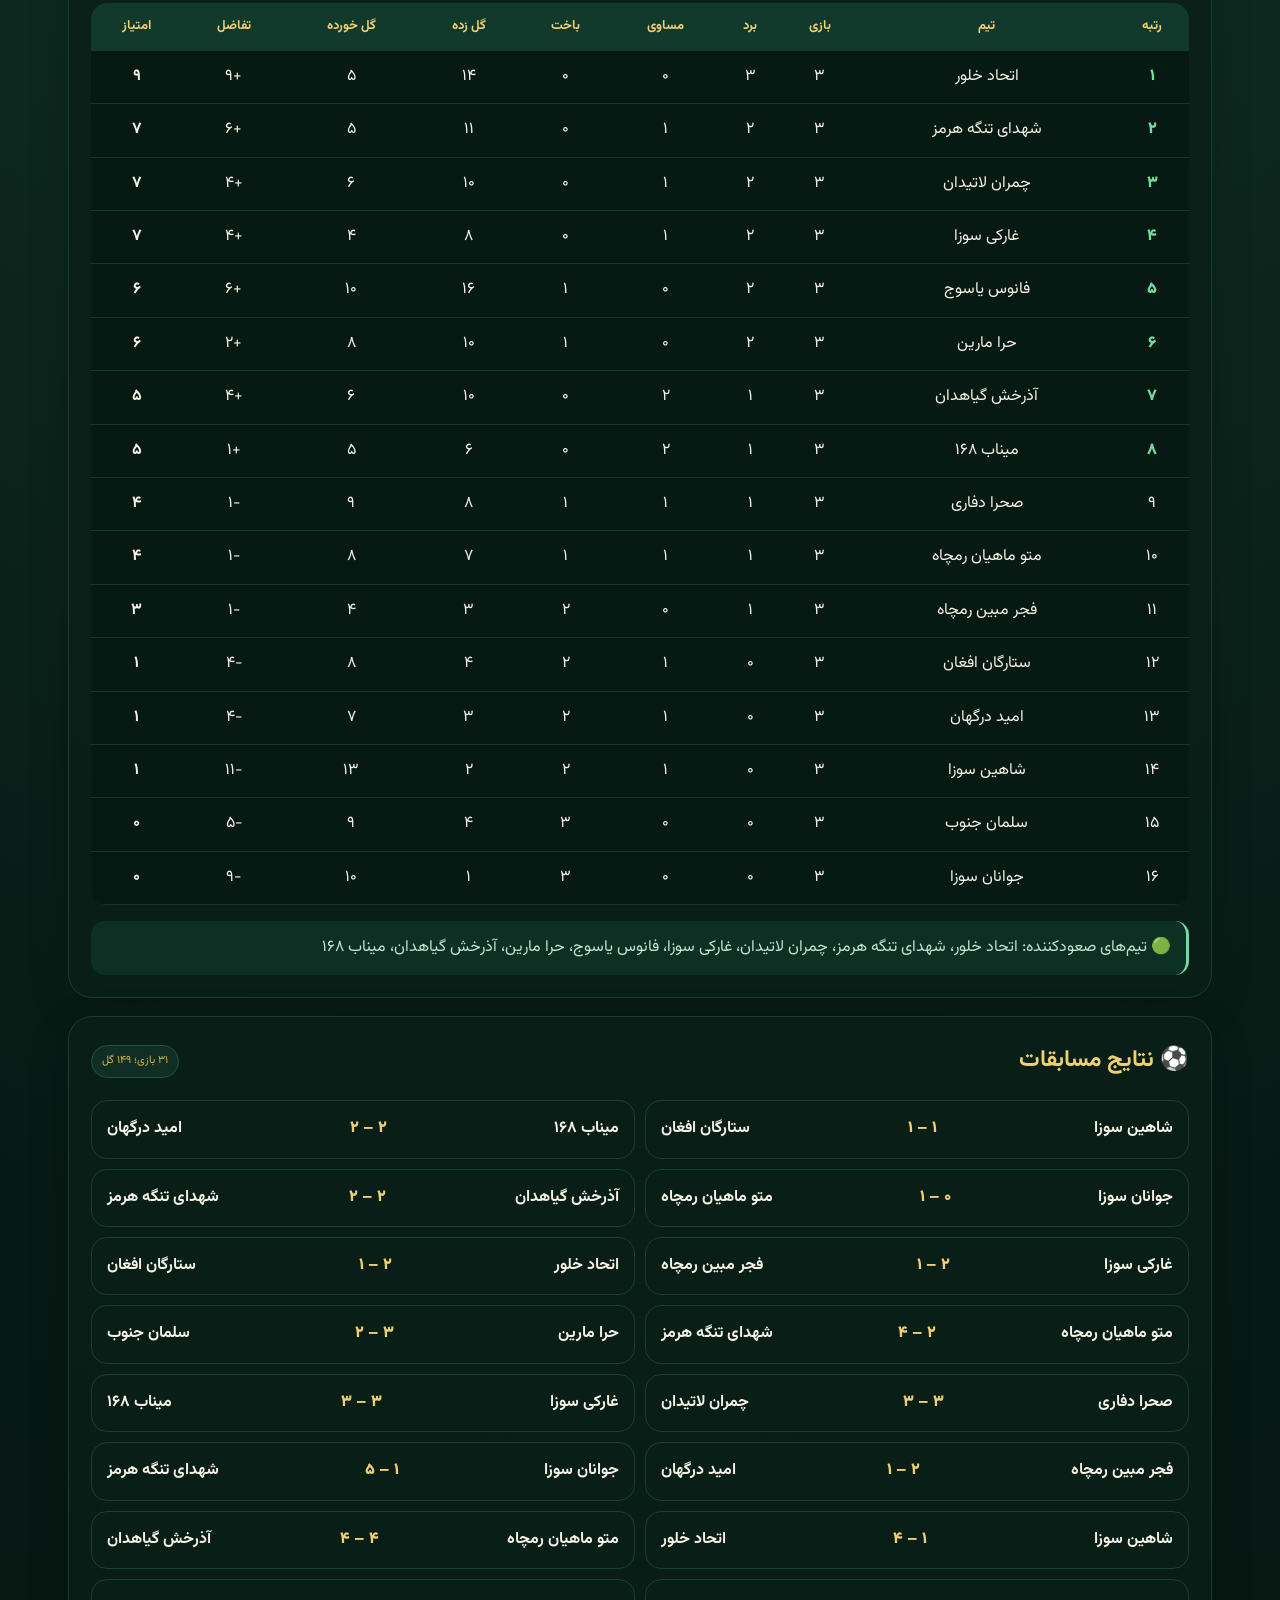
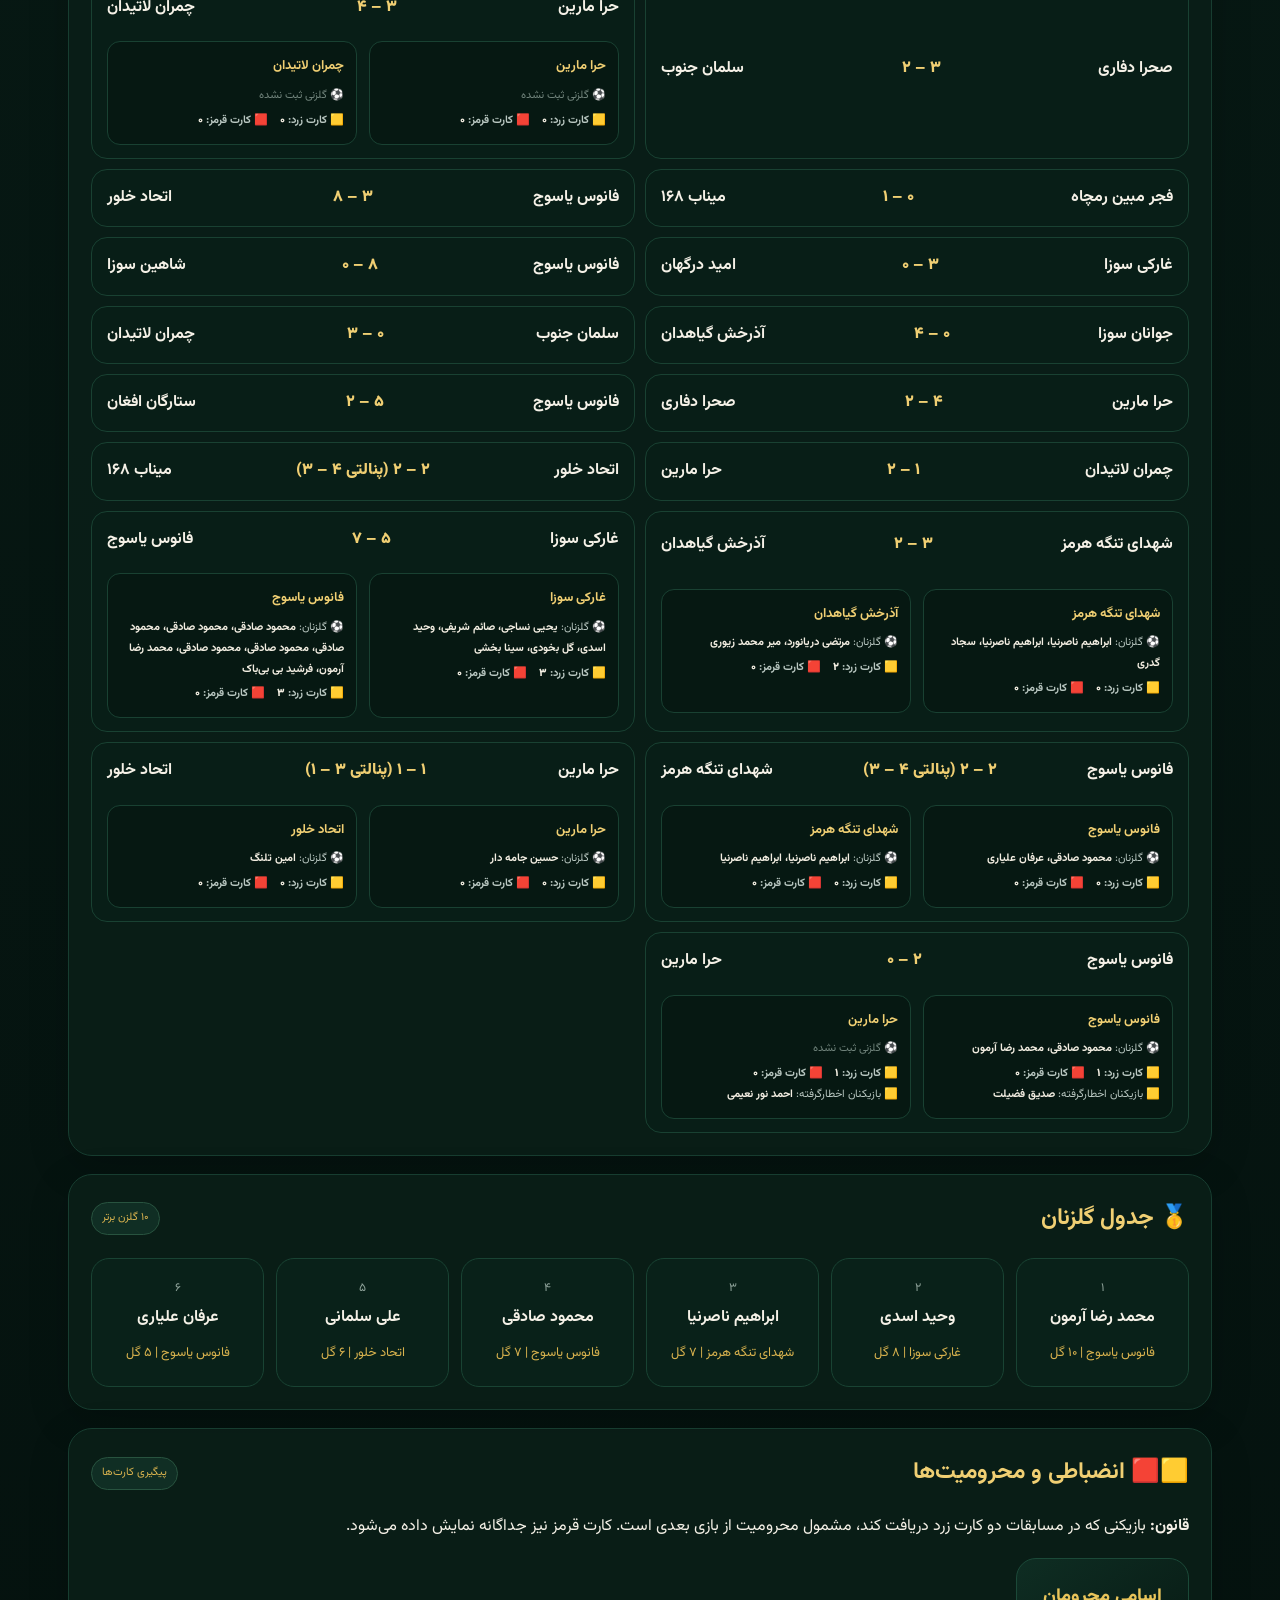
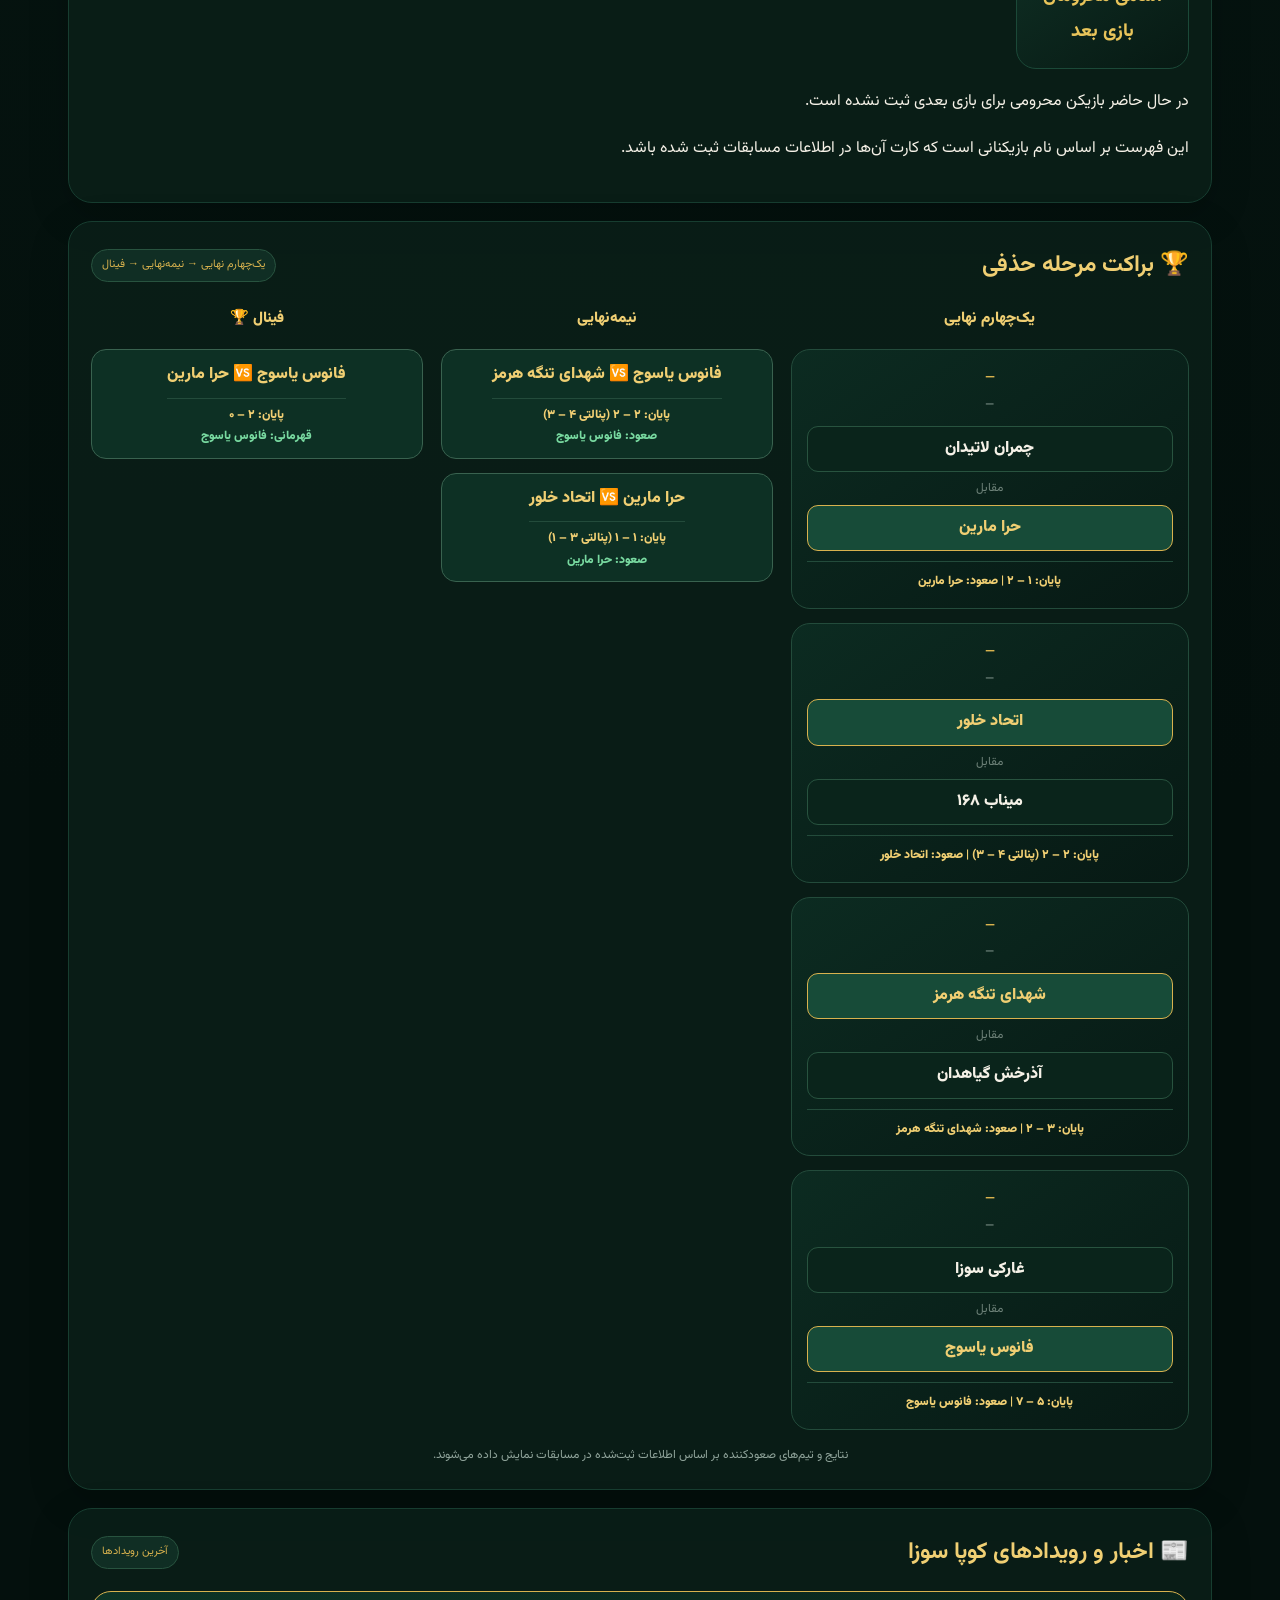
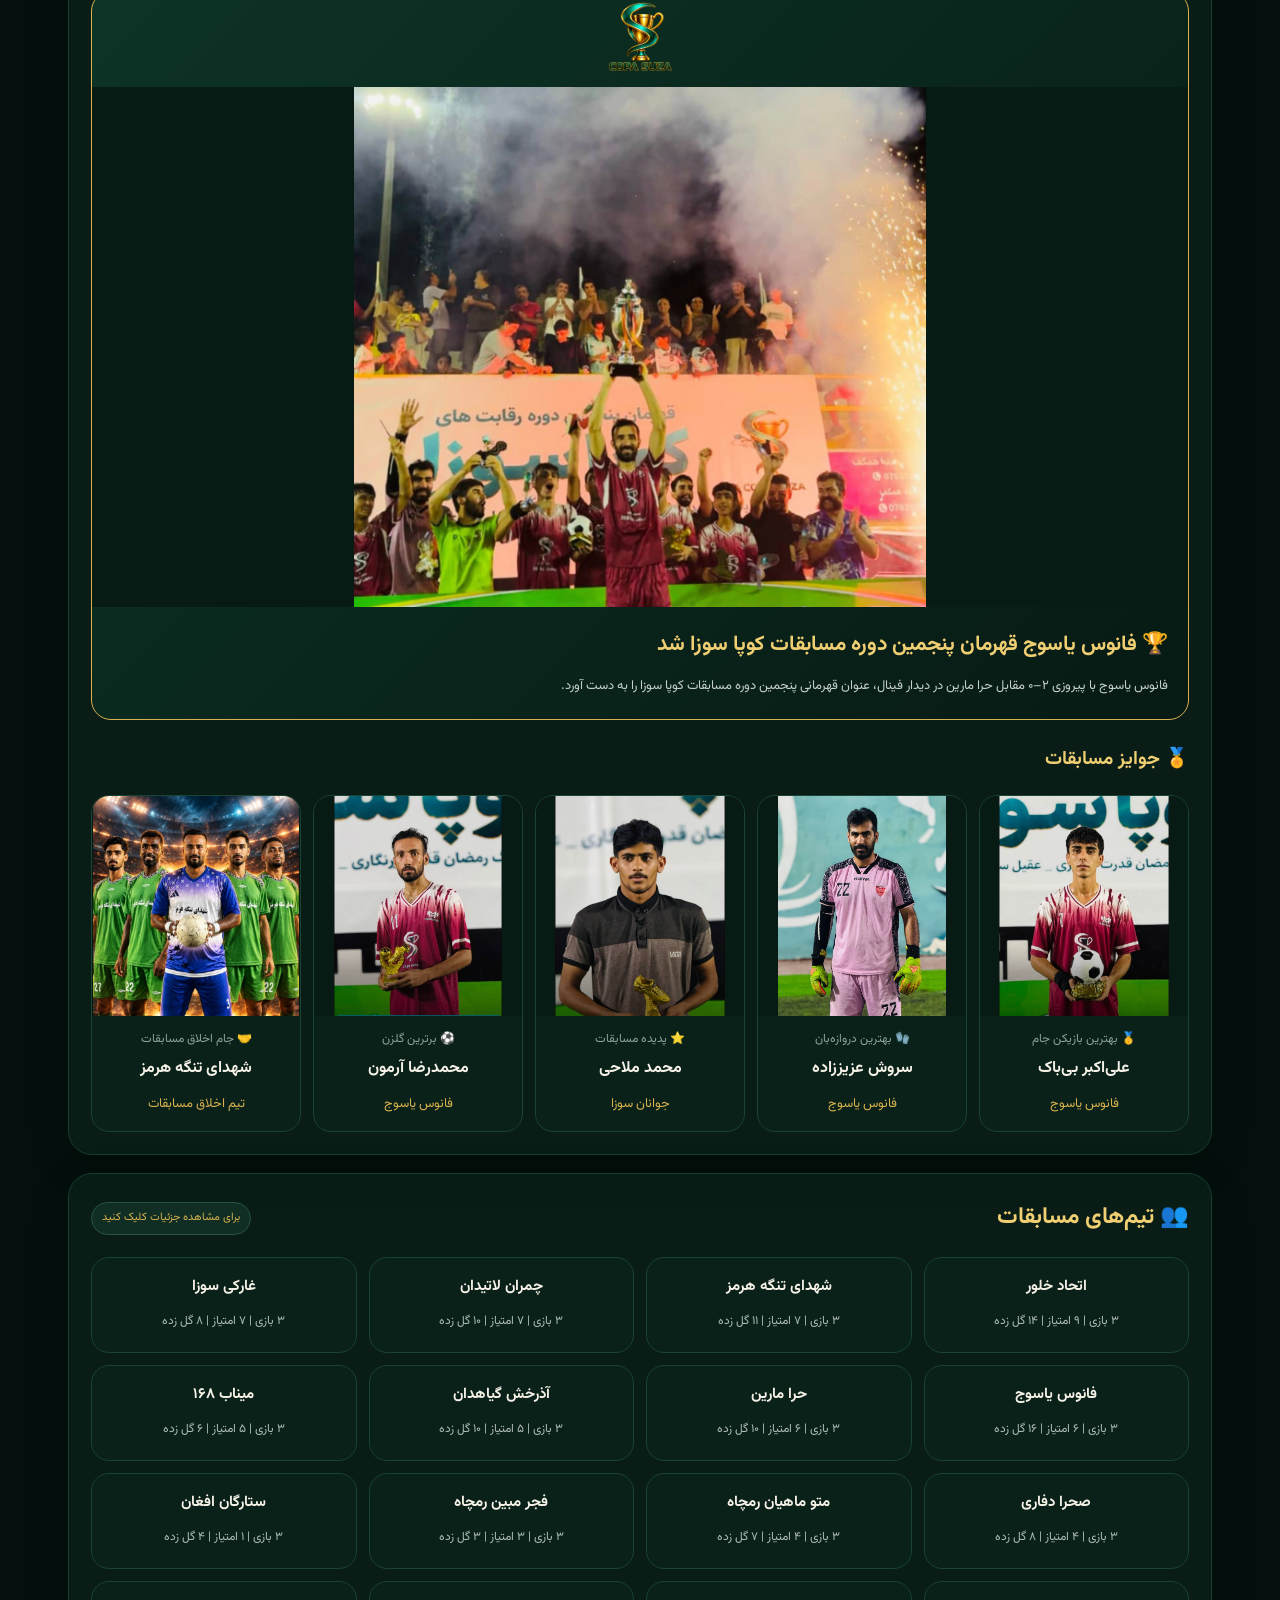
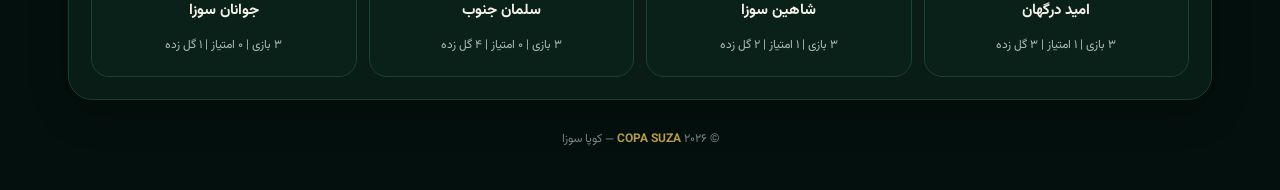
==== commit d7d4ab63: "Set clear tournament names in header selector" ====
--- a/index.html
+++ b/index.html
@@ -164,7 +164,7 @@
     function startCountdown(iso){const box=document.getElementById('countdown');if(!box)return;const tick=()=>{let d=Math.max(0,Date.parse(iso)-Date.now()),s=Math.floor(d/1000),day=Math.floor(s/86400);s%=86400;let h=Math.floor(s/3600);s%=3600;let mi=Math.floor(s/60),se=s%60;box.innerHTML=[day,h,mi,se].map((v,i)=>`<div class="countbox"><b>${fa(v)}</b><span>${['روز','ساعت','دقیقه','ثانیه'][i]}</span></div>`).join('')};tick();setInterval(tick,1000)}
   }
   try{let liveData=null,lastError=null;for(const url of DATA_URLS){try{const r=await fetch(url,{cache:'no-store',credentials:'omit'});if(!r.ok)throw new Error('HTTP '+r.status);const j=await r.json();if(!j||(!Array.isArray(j.matches)&&!Array.isArray(j.tournaments)))throw new Error('ساختار copa-data.json نامعتبر است');liveData=j;break}catch(err){lastError=err}}if(!liveData)throw lastError||new Error('خطا در دریافت اطلاعات');
-    const tournaments=Array.isArray(liveData.tournaments)&&liveData.tournaments.length?liveData.tournaments:[Object.assign({id:'copa-suza-2026',name:'کوپا سوزا ۲۰۲۶',year:'۲۰۲۶',edition:'پنجمین دوره مسابقات'},liveData)];const sel=document.getElementById('tournament-select');let currentId=localStorage.getItem('copa-selected-tournament')||tournaments[0].id;let idx=Math.max(0,tournaments.findIndex(t=>t.id===currentId));function tournamentLabel(t){return t.name||t.title||('مسابقه '+(t.year||''))}function fillTournamentSelect(){if(!sel)return;sel.innerHTML=tournaments.map((t,i)=>`<option value="${esc(t.id||String(i))}">${esc(tournamentLabel(t))}</option>`).join('');sel.value=tournaments[idx].id||String(idx)}let previewIdx=idx;function setHeroPreview(i,animate=true){previewIdx=(i+tournaments.length)%tournaments.length;const t=tournaments[previewIdx];const name=t.name||t.title||'کوپا سوزا',year=t.year||'',teams=(t.teams||[]).length,qualify=t.qualifyCount||8;const content=document.getElementById('hero-content');if(animate&&content){content.classList.remove('preview-slide');void content.offsetWidth;content.classList.add('preview-slide')}document.getElementById('hero-name').textContent=name.replace(/\s*[0-9۰-۹]{4}\s*$/,'').trim();document.getElementById('hero-year').textContent=year||'';document.getElementById('hero-eyebrow').textContent=t.edition||'مسابقات رسمی کوپا سوزا';document.getElementById('hero-subtitle').textContent=(teams?fa(teams)+' تیم':'مسابقات رسمی')+'  |  '+fa(qualify)+' سهمیه صعود  |  فقط یک قهرمان';let status=document.getElementById('hero-carousel-status');if(!status&&content){status=document.createElement('div');status.id='hero-carousel-status';status.className='hero-carousel-status';status.setAttribute('aria-hidden','true');content.appendChild(status)}if(status){status.innerHTML='<span>تورنمنت '+fa(previewIdx+1)+' از '+fa(tournaments.length)+'</span><span class="hero-carousel-dots">'+tournaments.map((x,n)=>'<i class="hero-carousel-dot '+(n===previewIdx?'active':'')+'"></i>').join('')+'</span>'}let progress=document.getElementById('hero-carousel-progress');if(!progress&&content){progress=document.createElement('div');progress.id='hero-carousel-progress';progress.className='hero-carousel-progress';progress.innerHTML='<span></span>';content.appendChild(progress)}if(progress){const bar=progress.firstElementChild;bar.classList.remove('running');bar.style.width='0';if(animate&&tournaments.length>1){void bar.offsetWidth;bar.classList.add('running')}}}function showTournament(i){idx=(i+tournaments.length)%tournaments.length;const t=tournaments[idx];currentId=t.id||String(idx);localStorage.setItem('copa-selected-tournament',currentId);if(sel)sel.value=currentId;setHeroPreview(idx,false);const name=t.name||t.title||'کوپا سوزا',year=t.year||'';document.title=name+(year?' | '+year:'');document.getElementById('site-footer').innerHTML='© '+(year||'2026')+' <strong>COPA SUZA</strong> — '+esc(name);const newsSection=document.getElementById('news');if(newsSection)newsSection.style.display=(t.id||'')==='copa-suza-2026'?'':'none';render(t)}fillTournamentSelect();if(sel)sel.onchange=()=>{const i=tournaments.findIndex(t=>(t.id||'')===sel.value);if(i>=0)showTournament(i)};const menuBtn=document.getElementById('hamburger-btn'),siteMenu=document.getElementById('site-menu');function closeSiteMenu(){if(menuBtn&&siteMenu){menuBtn.setAttribute('aria-expanded','false');siteMenu.classList.remove('open')}}if(menuBtn&&siteMenu){menuBtn.addEventListener('click',e=>{e.stopPropagation();const opening=menuBtn.getAttribute('aria-expanded')!=='true';menuBtn.setAttribute('aria-expanded',String(opening));siteMenu.classList.toggle('open',opening)});siteMenu.querySelectorAll('a').forEach(a=>a.addEventListener('click',closeSiteMenu));document.addEventListener('click',e=>{if(!e.target.closest('.site-menu-wrap'))closeSiteMenu()});document.addEventListener('keydown',e=>{if(e.key==='Escape')closeSiteMenu()});}const heroContent=document.getElementById('hero-content');const enterPreview=()=>showTournament(previewIdx);if(heroContent){heroContent.addEventListener('click',e=>{if(e.target.closest('#hero-cta'))return;enterPreview()});heroContent.addEventListener('keydown',e=>{if(e.key==='Enter'||e.key===' '){e.preventDefault();enterPreview()}})}const heroCta=document.getElementById('hero-cta');if(heroCta)heroCta.addEventListener('click',e=>e.stopPropagation());showTournament(idx);if(tournaments.length>1)setInterval(()=>setHeroPreview((previewIdx+1)%tournaments.length,true),5000);console.log('Copa Suza: multi-tournament data loaded; tournament changes only by user selection',tournaments.map(t=>tournamentLabel(t)));
+    const tournaments=Array.isArray(liveData.tournaments)&&liveData.tournaments.length?liveData.tournaments:[Object.assign({id:'copa-suza-2026',name:'کوپا سوزا ۲۰۲۶',year:'۲۰۲۶',edition:'پنجمین دوره مسابقات'},liveData)];const sel=document.getElementById('tournament-select');let currentId=localStorage.getItem('copa-selected-tournament')||tournaments[0].id;let idx=Math.max(0,tournaments.findIndex(t=>t.id===currentId));function tournamentLabel(t){if((t.id||'')==='copa-suza-2026')return 'کوپا سوزا ۲۰۲۶';if((t.id||'')==='tournament-1792514218379')return 'پنل آزمایشی';return t.name||t.title||('مسابقه '+(t.year||''))}function fillTournamentSelect(){if(!sel)return;sel.innerHTML=tournaments.map((t,i)=>`<option value="${esc(t.id||String(i))}">${esc(tournamentLabel(t))}</option>`).join('');sel.value=tournaments[idx].id||String(idx)}let previewIdx=idx;function setHeroPreview(i,animate=true){previewIdx=(i+tournaments.length)%tournaments.length;const t=tournaments[previewIdx];const name=t.name||t.title||'کوپا سوزا',year=t.year||'',teams=(t.teams||[]).length,qualify=t.qualifyCount||8;const content=document.getElementById('hero-content');if(animate&&content){content.classList.remove('preview-slide');void content.offsetWidth;content.classList.add('preview-slide')}document.getElementById('hero-name').textContent=name.replace(/\s*[0-9۰-۹]{4}\s*$/,'').trim();document.getElementById('hero-year').textContent=year||'';document.getElementById('hero-eyebrow').textContent=t.edition||'مسابقات رسمی کوپا سوزا';document.getElementById('hero-subtitle').textContent=(teams?fa(teams)+' تیم':'مسابقات رسمی')+'  |  '+fa(qualify)+' سهمیه صعود  |  فقط یک قهرمان';let status=document.getElementById('hero-carousel-status');if(!status&&content){status=document.createElement('div');status.id='hero-carousel-status';status.className='hero-carousel-status';status.setAttribute('aria-hidden','true');content.appendChild(status)}if(status){status.innerHTML='<span>تورنمنت '+fa(previewIdx+1)+' از '+fa(tournaments.length)+'</span><span class="hero-carousel-dots">'+tournaments.map((x,n)=>'<i class="hero-carousel-dot '+(n===previewIdx?'active':'')+'"></i>').join('')+'</span>'}let progress=document.getElementById('hero-carousel-progress');if(!progress&&content){progress=document.createElement('div');progress.id='hero-carousel-progress';progress.className='hero-carousel-progress';progress.innerHTML='<span></span>';content.appendChild(progress)}if(progress){const bar=progress.firstElementChild;bar.classList.remove('running');bar.style.width='0';if(animate&&tournaments.length>1){void bar.offsetWidth;bar.classList.add('running')}}}function showTournament(i){idx=(i+tournaments.length)%tournaments.length;const t=tournaments[idx];currentId=t.id||String(idx);localStorage.setItem('copa-selected-tournament',currentId);if(sel)sel.value=currentId;setHeroPreview(idx,false);const name=t.name||t.title||'کوپا سوزا',year=t.year||'';document.title=name+(year?' | '+year:'');document.getElementById('site-footer').innerHTML='© '+(year||'2026')+' <strong>COPA SUZA</strong> — '+esc(name);const newsSection=document.getElementById('news');if(newsSection)newsSection.style.display=(t.id||'')==='copa-suza-2026'?'':'none';render(t)}fillTournamentSelect();if(sel)sel.onchange=()=>{const i=tournaments.findIndex(t=>(t.id||'')===sel.value);if(i>=0)showTournament(i)};const menuBtn=document.getElementById('hamburger-btn'),siteMenu=document.getElementById('site-menu');function closeSiteMenu(){if(menuBtn&&siteMenu){menuBtn.setAttribute('aria-expanded','false');siteMenu.classList.remove('open')}}if(menuBtn&&siteMenu){menuBtn.addEventListener('click',e=>{e.stopPropagation();const opening=menuBtn.getAttribute('aria-expanded')!=='true';menuBtn.setAttribute('aria-expanded',String(opening));siteMenu.classList.toggle('open',opening)});siteMenu.querySelectorAll('a').forEach(a=>a.addEventListener('click',closeSiteMenu));document.addEventListener('click',e=>{if(!e.target.closest('.site-menu-wrap'))closeSiteMenu()});document.addEventListener('keydown',e=>{if(e.key==='Escape')closeSiteMenu()});}const heroContent=document.getElementById('hero-content');const enterPreview=()=>showTournament(previewIdx);if(heroContent){heroContent.addEventListener('click',e=>{if(e.target.closest('#hero-cta'))return;enterPreview()});heroContent.addEventListener('keydown',e=>{if(e.key==='Enter'||e.key===' '){e.preventDefault();enterPreview()}})}const heroCta=document.getElementById('hero-cta');if(heroCta)heroCta.addEventListener('click',e=>e.stopPropagation());showTournament(idx);if(tournaments.length>1)setInterval(()=>setHeroPreview((previewIdx+1)%tournaments.length,true),5000);console.log('Copa Suza: multi-tournament data loaded; tournament changes only by user selection',tournaments.map(t=>tournamentLabel(t)));
   }catch(e){console.error('Copa Suza: copa-data.json could not be loaded',e);const note=document.createElement('div');note.style='position:fixed;bottom:12px;left:12px;right:12px;z-index:9999;background:#4b1f1f;color:#fff;border:1px solid #a44;border-radius:12px;padding:10px 14px;text-align:center;font-size:12px';note.textContent='اطلاعات پنل بارگذاری نشد؛ مطمئن شوید فایل copa-data.json در ریشه مخزن GitHub ذخیره شده است.';document.body.appendChild(note)}
 })();
 </script>
